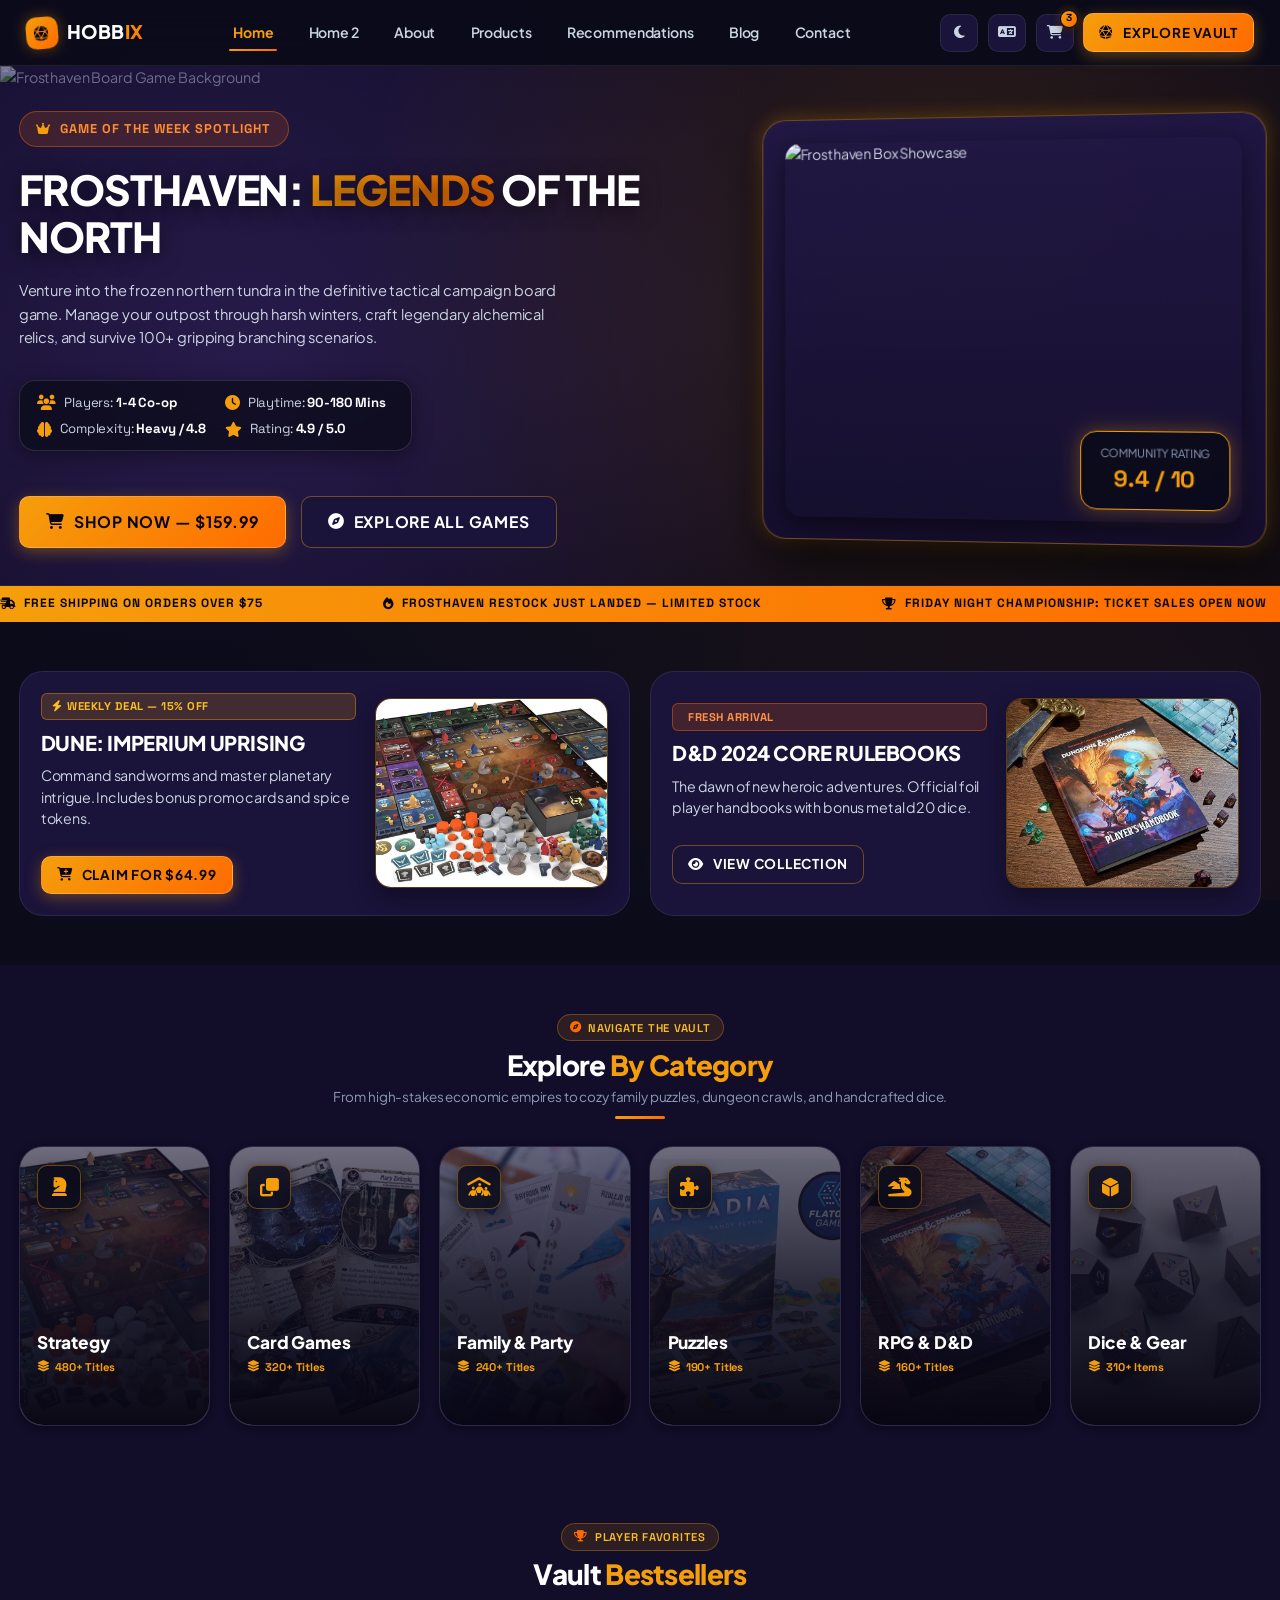
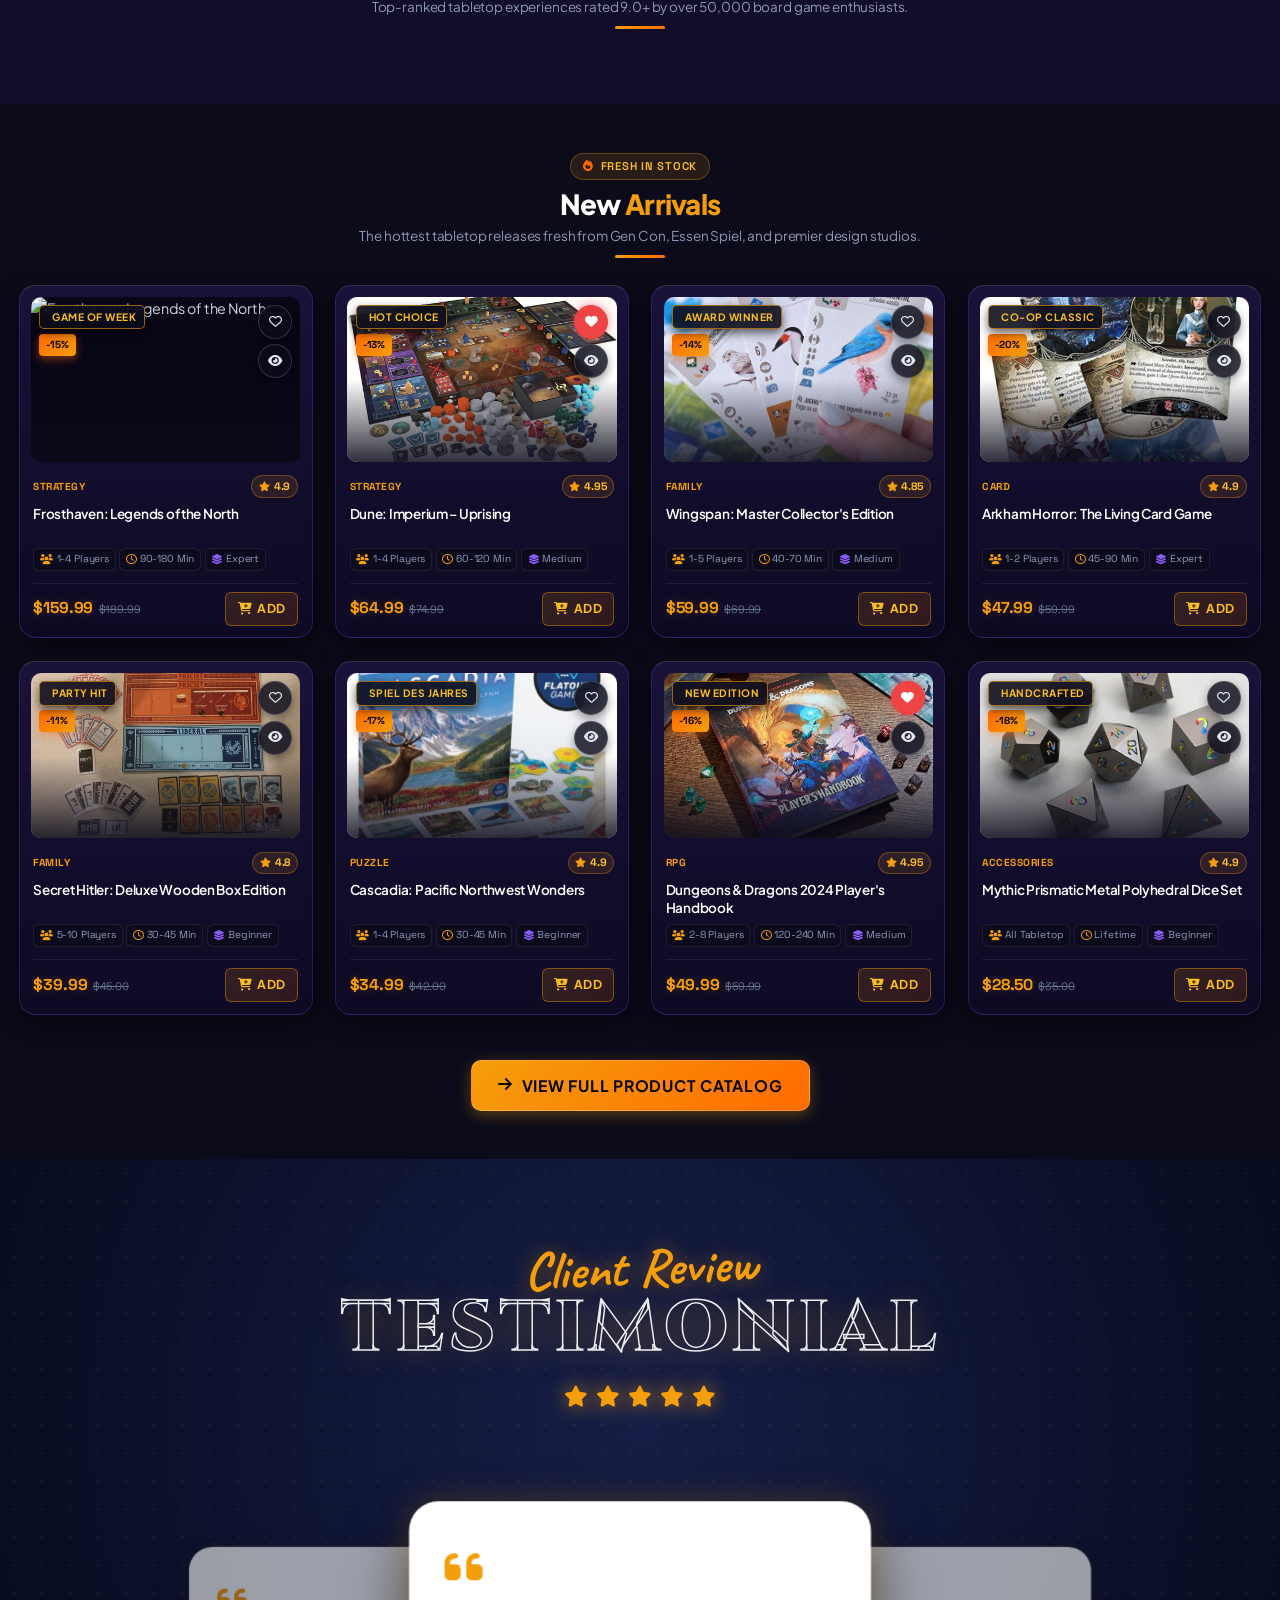
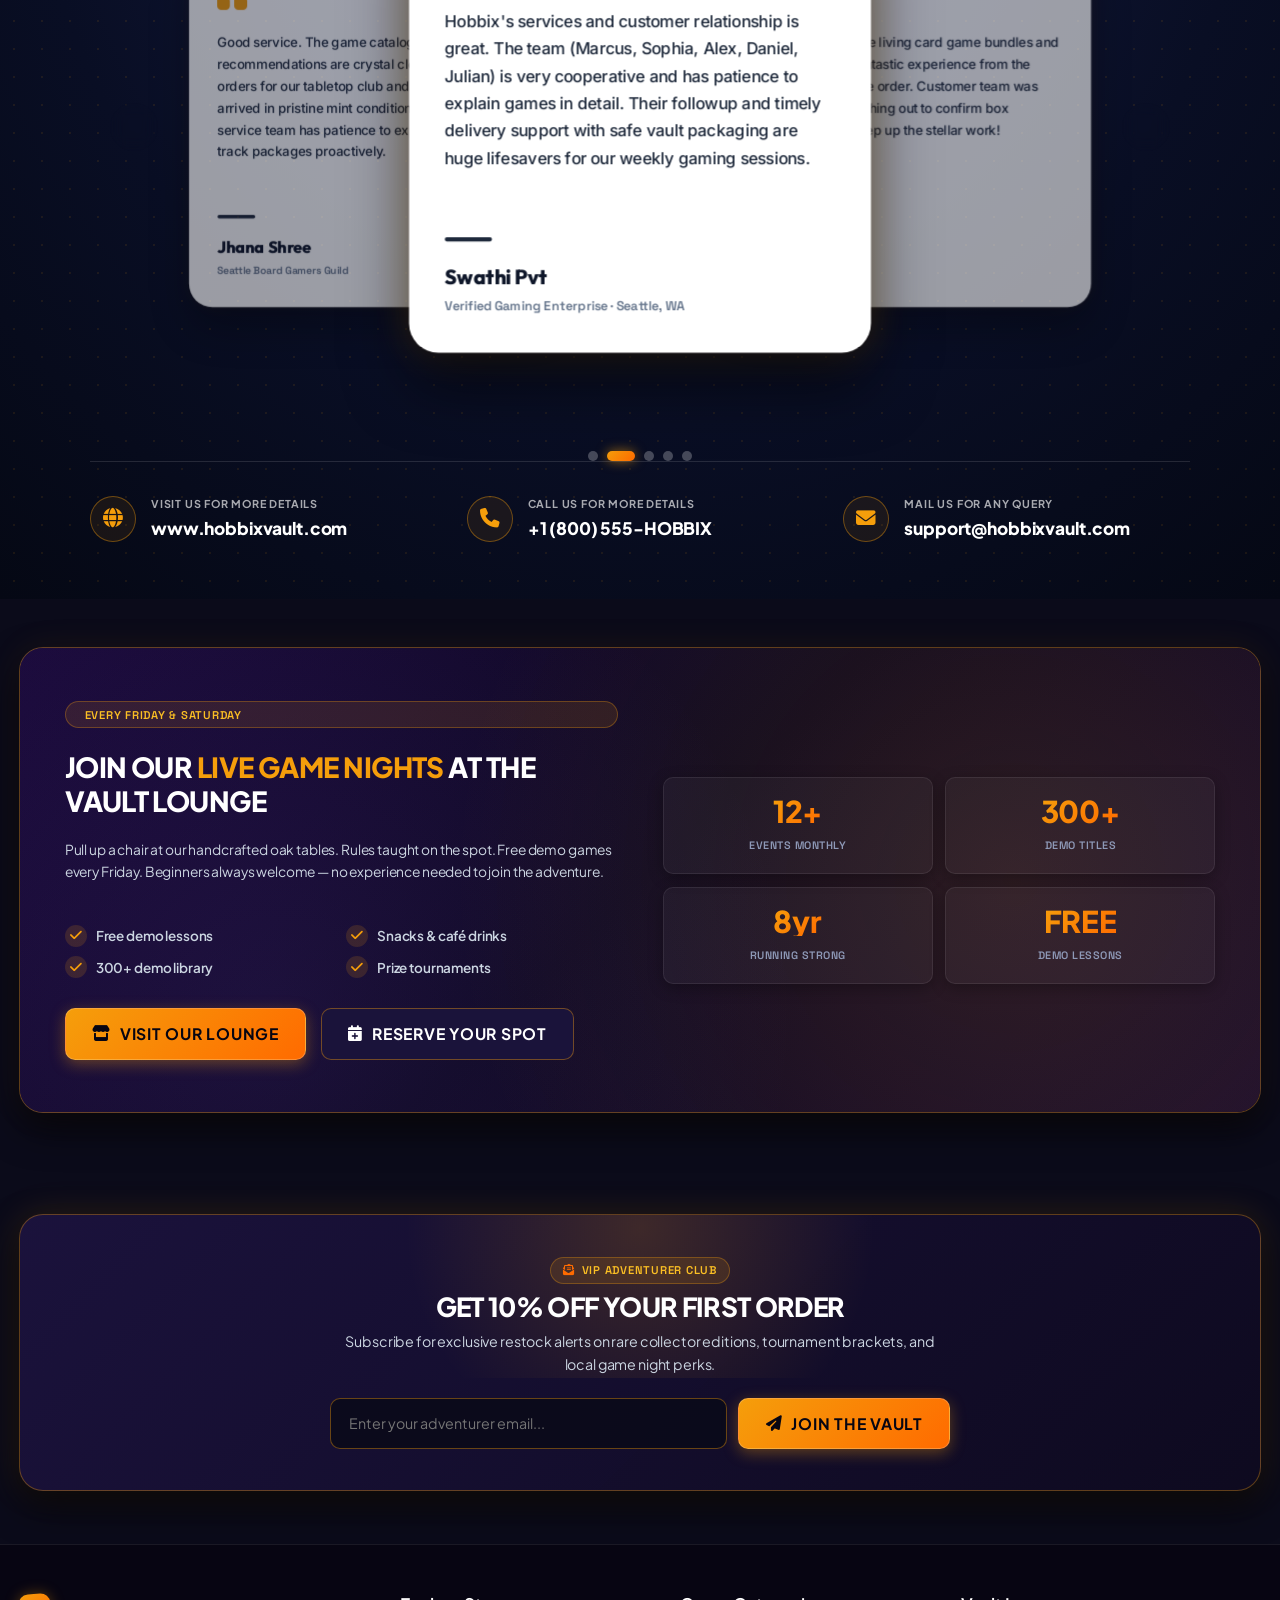
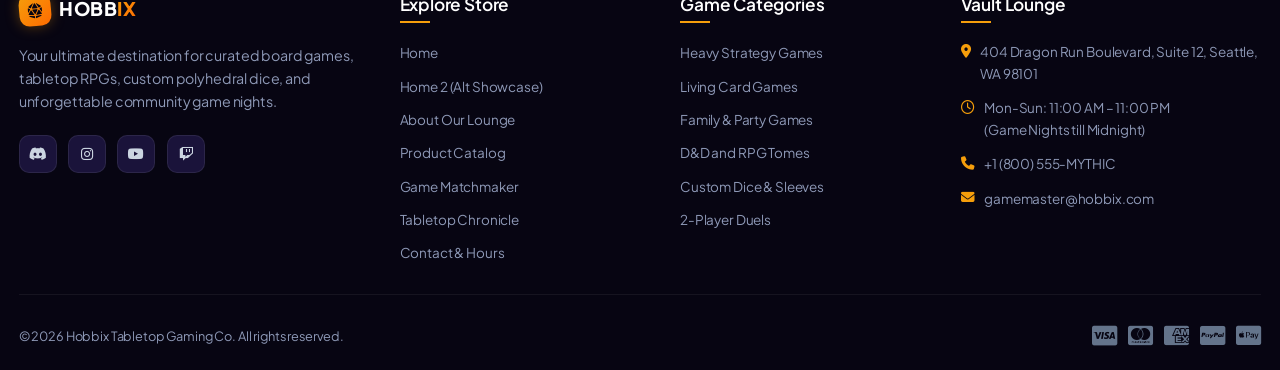
==== index.html @ ba794917 "first commit" ====
<!DOCTYPE html>
<html lang="en">

<head>
  <meta charset="UTF-8">
  <meta name="viewport" content="width=device-width, initial-scale=1.0">
  <title>Hobbix | Premium Tabletop & Board Games Store</title>
  <meta name="description"
    content="Discover premium tabletop board games, strategy masterpieces, card games, RPGs, and hobby accessories at Hobbix. Game nights, tournaments, and curated collections.">
  <link rel="icon" type="image/svg+xml" href="favicon.svg">
  <link rel="stylesheet" href="https://cdnjs.cloudflare.com/ajax/libs/font-awesome/6.5.1/css/all.min.css">
  <link rel="stylesheet" href="css/style.css">
  <style>
    /* ===== HOME PAGE EXCLUSIVE STYLES ===== */

    /* Ticker / Announcement Bar */
    .ticker-bar {
      background: linear-gradient(90deg, #f59e0b 0%, #ff6b00 50%, #f59e0b 100%);
      background-size: 200% 100%;
      animation: tickerShimmer 3s linear infinite;
      padding: 0.55rem 0;
      overflow: hidden;
    }

    @keyframes tickerShimmer {
      0% {
        background-position: 0 0
      }

      100% {
        background-position: 200% 0
      }
    }

    .ticker-track {
      display: flex;
      gap: 4rem;
      animation: tickerScroll 32s linear infinite;
      white-space: nowrap;
    }

    @keyframes tickerScroll {
      0% {
        transform: translateX(0)
      }

      100% {
        transform: translateX(-50%)
      }
    }

    .ticker-item {
      display: inline-flex;
      align-items: center;
      gap: 0.5rem;
      font-family: var(--font-mono);
      font-size: 0.8rem;
      font-weight: 700;
      color: #070512;
      text-transform: uppercase;
      letter-spacing: 1px;
      flex-shrink: 0;
    }

    .ticker-dot {
      width: 5px;
      height: 5px;
      background: rgba(7, 5, 18, 0.4);
      border-radius: 50%;
    }

    /* Reviews Wall */
    .reviews-wall {
      display: grid;
      grid-template-columns: repeat(3, 1fr);
      gap: 1.5rem;
    }

    .review-card {
      background: var(--glass-bg);
      border: 1px solid var(--glass-border);
      border-radius: var(--radius-lg);
      padding: 1.75rem;
      position: relative;
      transition: all 0.3s ease;
    }

    .review-card:hover {
      border-color: rgba(245, 158, 11, 0.25);
      transform: translateY(-3px);
    }

    .review-quote-mark {
      font-size: 4rem;
      line-height: 0;
      color: var(--accent-gold);
      opacity: 0.2;
      font-family: Georgia, serif;
      position: absolute;
      top: 1.25rem;
      left: 1.5rem;
    }

    .review-stars {
      display: flex;
      gap: 0.2rem;
      color: var(--accent-gold);
      font-size: 0.85rem;
      margin-bottom: 0.75rem;
    }

    .review-text {
      font-size: 0.95rem;
      color: var(--text-secondary);
      line-height: 1.7;
      margin-bottom: 1.25rem;
      font-style: italic;
    }

    .reviewer-info {
      display: flex;
      align-items: center;
      gap: 0.75rem;
    }

    .reviewer-avatar {
      width: 42px;
      height: 42px;
      border-radius: 50%;
      border: 2px solid rgba(245, 158, 11, 0.35);
      display: flex;
      align-items: center;
      justify-content: center;
      font-family: var(--font-heading);
      font-size: 1.1rem;
      font-weight: 700;
      color: var(--accent-gold);
      background: rgba(245, 158, 11, 0.1);
      flex-shrink: 0;
    }

    .reviewer-name {
      font-weight: 700;
      color: var(--text-primary);
      font-size: 0.9rem;
    }

    .reviewer-label {
      font-family: var(--font-mono);
      font-size: 0.72rem;
      color: var(--text-muted);
    }

    .review-badge {
      font-family: var(--font-mono);
      font-size: 0.68rem;
      font-weight: 700;
      background: rgba(245, 158, 11, 0.12);
      border: 1px solid rgba(245, 158, 11, 0.25);
      color: var(--accent-gold-light);
      padding: 0.15rem 0.5rem;
      border-radius: var(--radius-full);
      margin-left: auto;
      white-space: nowrap;
    }

    /* Game Night CTA Banner */
    .game-night-cta {
      position: relative;
      border-radius: var(--radius-xl);
      overflow: hidden;
      min-height: 340px;
      display: flex;
      align-items: center;
    }

    .game-night-cta-bg {
      position: absolute;
      inset: 0;
      background: linear-gradient(135deg, #1a0a3a 0%, #0d0820 50%, #1a0d2e 100%);
    }

    .game-night-cta-bg::before {
      content: '';
      position: absolute;
      inset: 0;
      background:
        radial-gradient(circle at 80% 50%, rgba(245, 158, 11, 0.12) 0%, transparent 55%),
        radial-gradient(circle at 20% 80%, rgba(139, 92, 246, 0.1) 0%, transparent 50%);
    }

    .game-night-grid {
      position: relative;
      width: 100%;
      display: grid;
      grid-template-columns: 1fr 1fr;
      gap: 3rem;
      align-items: center;
    }

    .game-night-text h2 {
      font-size: 1.85rem;
      margin-bottom: 0.5rem;
      letter-spacing: -0.02em;
    }

    .game-night-text p {
      color: var(--text-secondary);
      font-size: 0.92rem;
      line-height: 1.6;
      margin-bottom: 1.25rem;
    }

    .game-night-perks {
      display: grid;
      grid-template-columns: 1fr 1fr;
      gap: 0.65rem;
    }

    .game-night-perk {
      display: flex;
      align-items: center;
      gap: 0.6rem;
      font-size: 0.9rem;
      color: var(--text-secondary);
    }

    .game-night-perk i {
      color: var(--accent-gold);
      font-size: 0.9rem;
    }

    .game-night-visual {
      display: grid;
      grid-template-columns: 1fr 1fr;
      gap: 0.85rem;
    }

    .game-night-stat {
      background: rgba(255, 255, 255, 0.04);
      border: 1px solid rgba(255, 255, 255, 0.08);
      border-radius: var(--radius-md);
      padding: 1.25rem;
      text-align: center;
    }

    .game-night-stat-num {
      font-family: var(--font-heading);
      font-size: 2rem;
      font-weight: 800;
      background: var(--gradient-gold);
      -webkit-background-clip: text;
      -webkit-text-fill-color: transparent;
      display: block;
      line-height: 1;
      margin-bottom: 0.35rem;
    }

    .game-night-stat-label {
      font-family: var(--font-mono);
      font-size: 0.72rem;
      color: var(--text-muted);
      text-transform: uppercase;
      letter-spacing: 0.5px;
    }

    /* Light Theme Home Overrides */
    [data-theme="light"] .game-night-cta-bg {
      background: linear-gradient(135deg, #ffffff 0%, #f8fafc 50%, #f1f5f9 100%);
    }

    [data-theme="light"] .game-night-cta-bg::before {
      background:
        radial-gradient(circle at 80% 50%, rgba(245, 158, 11, 0.08) 0%, transparent 55%),
        radial-gradient(circle at 20% 80%, rgba(139, 92, 246, 0.06) 0%, transparent 50%);
    }

    [data-theme="light"] .game-night-text h2 {
      color: #0f172a;
    }

    [data-theme="light"] .game-night-text p {
      color: #334155;
    }

    [data-theme="light"] .game-night-perk {
      color: #334155;
    }

    [data-theme="light"] .game-night-stat {
      background: #ffffff;
      border-color: rgba(15, 23, 42, 0.08);
      box-shadow: 0 4px 12px rgba(15, 23, 42, 0.04);
    }

    [data-theme="light"] .review-card {
      background: #ffffff;
      border-color: rgba(15, 23, 42, 0.08);
      box-shadow: 0 4px 16px rgba(15, 23, 42, 0.04);
    }

    [data-theme="light"] .review-card:hover {
      border-color: rgba(245, 158, 11, 0.35);
      box-shadow: 0 10px 24px rgba(15, 23, 42, 0.08);
    }

    [data-theme="light"] .review-text {
      color: #334155;
    }

    [data-theme="light"] .reviewer-name {
      color: #0f172a;
    }
  </style>
</head>

<body>

  <!-- ==================== GLOBAL HEADER ==================== -->
  <header class="site-header" id="site-header">
    <div class="container header-inner">
      <a href="index.html" class="brand-logo" aria-label="Hobbix Home">
        <div class="brand-icon"><i class="fa-solid fa-dice-d20"></i></div>
        <span class="brand-text">HOBB<span>IX</span></span>
      </a>
      <nav class="nav-menu" aria-label="Main Navigation">
        <a href="index.html" class="nav-link active">Home</a>
        <a href="home-2.html" class="nav-link">Home 2</a>
        <a href="about.html" class="nav-link">About</a>
        <a href="products.html" class="nav-link">Products</a>
        <a href="recommendations.html" class="nav-link">Recommendations</a>
        <a href="blog.html" class="nav-link">Blog</a>
        <a href="contact.html" class="nav-link">Contact</a>
      </nav>
      <div class="header-actions">
        <!-- Theme Toggle -->
        <button class="header-action-btn theme-toggle-btn" id="theme-toggle-btn" onclick="toggleTheme()"
          title="Toggle Dark/Light Mode" aria-label="Toggle Theme">
          <i class="fa-solid fa-moon"></i>
        </button>
        <!-- RTL Toggle -->
        <button class="header-action-btn rtl-toggle-btn" id="rtl-toggle-btn" onclick="toggleRTL()"
          title="Toggle RTL/LTR Direction" aria-label="Toggle RTL">
          <i class="fa-solid fa-language"></i>
        </button>
        <button class="header-action-btn cart-btn-desktop" onclick="openCartDrawer()" title="Shopping Cart"
          aria-label="Shopping Cart">
          <i class="fa-solid fa-cart-shopping"></i>
          <span class="cart-count">0</span>
        </button>
        <a href="products.html" class="btn btn-primary btn-sm header-cta-btn">
          <i class="fa-solid fa-dice-d20"></i> Explore Vault
        </a>
        <button class="hamburger-btn" id="mobile-hamburger-btn" aria-label="Toggle Navigation Menu">
          <span class="hamburger-line"></span>
          <span class="hamburger-line"></span>
          <span class="hamburger-line"></span>
        </button>
      </div>
    </div>
  </header>

  <!-- Mobile Drawer -->
  <div class="mobile-nav-drawer" id="mobile-nav-drawer">
    <div style="display: flex; justify-content: space-between; align-items: center; margin-bottom: 1.5rem;">
      <a href="index.html" class="brand-logo" aria-label="Hobbix Home">
        <div class="brand-icon"><i class="fa-solid fa-dice-d20"></i></div>
        <span class="brand-text">HOBB<span>IX</span></span>
      </a>
      <button class="drawer-close-btn" id="mobile-drawer-close" onclick="window.closeMobileMenu()"
        aria-label="Close Navigation Menu">
        <i class="fa-solid fa-xmark"></i>
      </button>
    </div>
    <nav class="mobile-nav-links">
      <a href="index.html" class="mobile-nav-link active">Home <i class="fa-solid fa-chevron-right"></i></a>
      <a href="home-2.html" class="mobile-nav-link">Home 2 <i class="fa-solid fa-chevron-right"></i></a>
      <a href="about.html" class="mobile-nav-link">About <i class="fa-solid fa-chevron-right"></i></a>
      <a href="products.html" class="mobile-nav-link">Products <i class="fa-solid fa-chevron-right"></i></a>
      <a href="recommendations.html" class="mobile-nav-link">Recommendations <i
          class="fa-solid fa-chevron-right"></i></a>
      <a href="blog.html" class="mobile-nav-link">Blog <i class="fa-solid fa-chevron-right"></i></a>
      <a href="contact.html" class="mobile-nav-link">Contact <i class="fa-solid fa-chevron-right"></i></a>
    </nav>
    <div class="mobile-drawer-footer"
      style="display: flex; flex-direction: column; gap: 0.75rem; margin-top: 1.5rem; padding-top: 1.25rem; border-top: 1px solid rgba(255,255,255,0.08);">
      <button class="btn btn-secondary btn-block" onclick="window.closeMobileMenu(); openCartDrawer();"
        style="display: flex; justify-content: space-between; align-items: center; padding: 0.75rem 1rem; border-radius: var(--radius-md);">
        <span style="display: flex; align-items: center; gap: 0.5rem; font-weight: 600;"><i
            class="fa-solid fa-cart-shopping text-gold"></i> View Vault Cart</span>
        <span class="badge badge-gold"><span class="cart-count">0</span> Items</span>
      </button>
      <a href="products.html" class="btn btn-primary btn-block"
        style="display: flex; justify-content: center; align-items: center; gap: 0.5rem; padding: 0.75rem 1rem; font-weight: 700; border-radius: var(--radius-md);">
        <i class="fa-solid fa-dice-d20"></i> Explore Vault
      </a>
      <div style="display: flex; gap: 0.65rem; margin-top: 0.25rem;">
        <button class="btn btn-secondary btn-sm" onclick="toggleTheme()"
          style="flex: 1; padding: 0.5rem 0.65rem; font-size: 0.82rem;">
          <i class="fa-solid fa-circle-half-stroke"></i> Theme
        </button>
        <button class="btn btn-secondary btn-sm" onclick="toggleRTL()"
          style="flex: 1; padding: 0.5rem 0.65rem; font-size: 0.82rem;">
          <i class="fa-solid fa-language"></i> RTL / LTR
        </button>
      </div>
    </div>
    <div style="margin-top: auto; padding-top: 1.25rem; border-top: 1px solid rgba(255,255,255,0.08);">
      <p style="font-size: 0.85rem; color: var(--text-muted);"><i class="fa-solid fa-shield-halved text-gold"></i> Fast
        2-Day Tabletop Delivery</p>
    </div>
  </div>
  <div class="mobile-drawer-overlay" id="mobile-drawer-overlay"></div>

  <main>

    <!-- ==================== 1. CINEMATIC HERO BANNER ==================== -->
    <section class="hero-banner-main" id="hero-game-of-the-week">
      <img src="https://images.unsplash.com/photo-1610890716171-6b1bb98ffd09?auto=format&fit=crop&w=1600&q=80"
        alt="Frosthaven Board Game Background" class="hero-banner-bg">
      <div class="hero-overlay-glow"></div>

      <div class="container hero-grid-2col">
        <div class="hero-content">
          <div class="hero-badge-pill">
            <i class="fa-solid fa-crown"></i> Game of the Week Spotlight
          </div>
          <h1 class="hero-title">
            FROSTHAVEN: <span class="gradient-text">LEGENDS</span> OF THE NORTH
          </h1>
          <p class="hero-desc">
            Venture into the frozen northern tundra in the definitive tactical campaign board game. Manage your outpost
            through harsh winters, craft legendary alchemical relics, and survive 100+ gripping branching scenarios.
          </p>

          <div class="hero-specs-row">
            <div class="hero-spec-item">
              <i class="fa-solid fa-users"></i>
              <span>Players: <strong>1-4 Co-op</strong></span>
            </div>
            <div class="hero-spec-item">
              <i class="fa-solid fa-clock"></i>
              <span>Playtime: <strong>90-180 Mins</strong></span>
            </div>
            <div class="hero-spec-item">
              <i class="fa-solid fa-brain"></i>
              <span>Complexity: <strong>Heavy / 4.8</strong></span>
            </div>
            <div class="hero-spec-item">
              <i class="fa-solid fa-star text-gold"></i>
              <span>Rating: <strong>4.9 / 5.0</strong></span>
            </div>
          </div>

          <div class="hero-cta-group">
            <button class="btn btn-primary" onclick="AppState.addToCart('prod-1')">
              <i class="fa-solid fa-cart-shopping"></i> Shop Now — $159.99
            </button>
            <a href="products.html" class="btn btn-secondary">
              <i class="fa-solid fa-compass"></i> Explore All Games
            </a>
          </div>
        </div>

        <div class="hero-game-showcase">
          <div class="hero-showcase-card">
            <img src="https://images.unsplash.com/photo-1610890716171-6b1bb98ffd09?auto=format&fit=crop&w=800&q=80"
              alt="Frosthaven Box Showcase" class="hero-showcase-img">
            <div class="hero-floating-badge">
              <span>Community Rating</span>
              <strong>9.4 / 10</strong>
            </div>
          </div>
        </div>
      </div>
    </section>

    <!-- ==================== 2. LIVE ANNOUNCEMENT TICKER ==================== -->
    <div class="ticker-bar" id="announcement-ticker" aria-label="Store announcements">
      <div class="ticker-track">
        <!-- Items doubled for seamless looping -->
        <span class="ticker-item"><i class="fa-solid fa-truck-fast"></i> Free shipping on orders over $75</span>
        <span class="ticker-dot"></span>
        <span class="ticker-item"><i class="fa-solid fa-fire"></i> Frosthaven restock just landed — limited stock</span>
        <span class="ticker-dot"></span>
        <span class="ticker-item"><i class="fa-solid fa-trophy"></i> Friday Night Championship: Ticket sales open
          NOW</span>
        <span class="ticker-dot"></span>
        <span class="ticker-item"><i class="fa-solid fa-tag"></i> 15% off all Wingspan expansions this weekend</span>
        <span class="ticker-dot"></span>
        <span class="ticker-item"><i class="fa-solid fa-gem"></i> Earn 5x Vault Points on all RPG gear today</span>
        <span class="ticker-dot"></span>
        <span class="ticker-item"><i class="fa-solid fa-star"></i> New: Brass Birmingham Deluxe Edition now in
          stock</span>
        <span class="ticker-dot"></span>
        <!-- Duplicates for seamless loop -->
        <span class="ticker-item"><i class="fa-solid fa-truck-fast"></i> Free shipping on orders over $75</span>
        <span class="ticker-dot"></span>
        <span class="ticker-item"><i class="fa-solid fa-fire"></i> Frosthaven restock just landed — limited stock</span>
        <span class="ticker-dot"></span>
        <span class="ticker-item"><i class="fa-solid fa-trophy"></i> Friday Night Championship: Ticket sales open
          NOW</span>
        <span class="ticker-dot"></span>
        <span class="ticker-item"><i class="fa-solid fa-tag"></i> 15% off all Wingspan expansions this weekend</span>
        <span class="ticker-dot"></span>
        <span class="ticker-item"><i class="fa-solid fa-gem"></i> Earn 5x Vault Points on all RPG gear today</span>
        <span class="ticker-dot"></span>
        <span class="ticker-item"><i class="fa-solid fa-star"></i> New: Brass Birmingham Deluxe Edition now in
          stock</span>
        <span class="ticker-dot"></span>
      </div>
    </div>

    <!-- ==================== 3. DUAL PROMOTIONAL SPOTLIGHTS ==================== -->
    <section class="section" id="promotional-spotlights">
      <div class="container">
        <div class="promo-banners-grid">
          <!-- Promo Card 1: Dune Imperium -->
          <div class="promo-banner promo-split-card">
            <div class="promo-content">
              <span class="badge badge-gold"><i class="fa-solid fa-bolt"></i> Weekly Deal — 15% OFF</span>
              <h3>DUNE: IMPERIUM UPRISING</h3>
              <p>Command sandworms and master planetary intrigue. Includes bonus promo cards and spice tokens.</p>
              <div>
                <button class="btn btn-primary btn-sm" onclick="AppState.addToCart('prod-2')">
                  <i class="fa-solid fa-cart-plus"></i> Claim For $64.99
                </button>
              </div>
            </div>
            <div class="promo-image-box">
              <img src="asstes/Dune Imperium – Uprising.jpg" alt="Dune Imperium Strategy Game"
                class="promo-product-image">
            </div>
          </div>

          <!-- Promo Card 2: D&D 2024 -->
          <div class="promo-banner promo-split-card">
            <div class="promo-content">
              <span class="badge badge-orange"><i class="fa-solid fa-sparkles"></i> Fresh Arrival</span>
              <h3>D&D 2024 CORE RULEBOOKS</h3>
              <p>The dawn of new heroic adventures. Official foil player handbooks with bonus metal d20 dice.</p>
              <div>
                <a href="products.html" class="btn btn-secondary btn-sm">
                  <i class="fa-solid fa-eye"></i> View Collection
                </a>
              </div>
            </div>
            <div class="promo-image-box">
              <img src="asstes/Dungeons & Dragons 2024 Player's Handbook.jpg" alt="D&D 2024 Rulebooks"
                class="promo-product-image">
            </div>
          </div>
        </div>
      </div>
    </section>

    <!-- ==================== 4. IMMERSIVE VISUAL CATEGORY SHOWCASE ==================== -->
    <section class="section category-showcase-section" id="category-explorer">
      <div class="container">
        <div class="section-header">
          <span class="section-tag"><i class="fa-solid fa-compass"></i> Navigate The Vault</span>
          <h2 class="section-title">Explore <span class="text-gold">By Category</span></h2>
          <p class="section-subtitle">From high-stakes economic empires to cozy family puzzles, dungeon crawls, and
            handcrafted dice.</p>
          <div class="title-divider"></div>
        </div>

        <div class="categories-showcase-grid">
          <!-- Category 1: Strategy -->
          <a href="products.html?category=strategy" class="category-visual-card">
            <img src="asstes/Dune Imperium – Uprising.jpg" alt="Heavy Strategy Board Games" class="category-bg-image">
            <div class="category-card-overlay"></div>
            <div class="category-top-badge"><i class="fa-solid fa-chess-knight"></i></div>
            <div class="category-bottom-content">
              <h3 class="category-card-title">Strategy</h3>
              <span class="category-card-count"><i class="fa-solid fa-layer-group"></i> 480+ Titles</span>
              <span class="category-hover-action">Explore Collection <i class="fa-solid fa-arrow-right"></i></span>
            </div>
          </a>

          <!-- Category 2: Card Games -->
          <a href="products.html?category=card" class="category-visual-card">
            <img src="asstes/Arkham Horror The Living Card Game.jpg" alt="Living Card Games" class="category-bg-image">
            <div class="category-card-overlay"></div>
            <div class="category-top-badge"><i class="fa-solid fa-clone"></i></div>
            <div class="category-bottom-content">
              <h3 class="category-card-title">Card Games</h3>
              <span class="category-card-count"><i class="fa-solid fa-layer-group"></i> 320+ Titles</span>
              <span class="category-hover-action">Explore Collection <i class="fa-solid fa-arrow-right"></i></span>
            </div>
          </a>

          <!-- Category 3: Family -->
          <a href="products.html?category=family" class="category-visual-card">
            <img src="asstes/Wingspan Master Collector's Edition.jpg" alt="Family & Casual Games"
              class="category-bg-image">
            <div class="category-card-overlay"></div>
            <div class="category-top-badge"><i class="fa-solid fa-people-roof"></i></div>
            <div class="category-bottom-content">
              <h3 class="category-card-title">Family & Party</h3>
              <span class="category-card-count"><i class="fa-solid fa-layer-group"></i> 240+ Titles</span>
              <span class="category-hover-action">Explore Collection <i class="fa-solid fa-arrow-right"></i></span>
            </div>
          </a>

          <!-- Category 4: Puzzles -->
          <a href="products.html?category=puzzle" class="category-visual-card">
            <img src="asstes/Cascadia Pacific Northwest Wonders.jpg" alt="Spatial Puzzle Games"
              class="category-bg-image">
            <div class="category-card-overlay"></div>
            <div class="category-top-badge"><i class="fa-solid fa-puzzle-piece"></i></div>
            <div class="category-bottom-content">
              <h3 class="category-card-title">Puzzles</h3>
              <span class="category-card-count"><i class="fa-solid fa-layer-group"></i> 190+ Titles</span>
              <span class="category-hover-action">Explore Collection <i class="fa-solid fa-arrow-right"></i></span>
            </div>
          </a>

          <!-- Category 5: RPG & D&D -->
          <a href="products.html?category=rpg" class="category-visual-card">
            <img src="asstes/Dungeons & Dragons 2024 Player's Handbook.jpg" alt="Dungeons & Dragons TTRPGs"
              class="category-bg-image">
            <div class="category-card-overlay"></div>
            <div class="category-top-badge"><i class="fa-solid fa-dragon"></i></div>
            <div class="category-bottom-content">
              <h3 class="category-card-title">RPG & D&D</h3>
              <span class="category-card-count"><i class="fa-solid fa-layer-group"></i> 160+ Titles</span>
              <span class="category-hover-action">Explore Collection <i class="fa-solid fa-arrow-right"></i></span>
            </div>
          </a>

          <!-- Category 6: Dice & Accessories -->
          <a href="products.html?category=accessories" class="category-visual-card">
            <img src="asstes/Mythic Prismatic Metal Polyhedral Dice Set.jpg" alt="Polyhedral Dice & Sleeves"
              class="category-bg-image">
            <div class="category-card-overlay"></div>
            <div class="category-top-badge"><i class="fa-solid fa-dice-d6"></i></div>
            <div class="category-bottom-content">
              <h3 class="category-card-title">Dice & Gear</h3>
              <span class="category-card-count"><i class="fa-solid fa-layer-group"></i> 310+ Items</span>
              <span class="category-hover-action">Explore Collection <i class="fa-solid fa-arrow-right"></i></span>
            </div>
          </a>
        </div>
      </div>
    </section>

    <!-- ==================== 4. VAULT BESTSELLERS SPOTLIGHT ==================== -->
    <section class="section" id="featured-bestsellers" style="background: var(--bg-surface);">
      <div class="container">
        <div class="section-header">
          <span class="section-tag"><i class="fa-solid fa-trophy"></i> Player Favorites</span>
          <h2 class="section-title">Vault <span class="text-gold">Bestsellers</span></h2>
          <p class="section-subtitle">Top-ranked tabletop experiences rated 9.0+ by over 50,000 board game enthusiasts.
          </p>
          <div class="title-divider"></div>
        </div>

        <div class="products-grid" id="home-bestsellers-grid">
          <!-- Populated by js/pages.js -->
        </div>
      </div>
    </section>

    <!-- ==================== 5. NEW ARRIVALS PRODUCT GRID ==================== -->
    <section class="section" id="new-arrivals">
      <div class="container">
        <div class="section-header">
          <span class="section-tag"><i class="fa-solid fa-fire"></i> Fresh In Stock</span>
          <h2 class="section-title">New <span class="text-gold">Arrivals</span></h2>
          <p class="section-subtitle">The hottest tabletop releases fresh from Gen Con, Essen Spiel, and premier design
            studios.</p>
          <div class="title-divider"></div>
        </div>

        <div class="products-grid" id="home-new-arrivals-grid">
          <!-- Populated by js/pages.js -->
        </div>

        <div style="text-align: center; margin-top: 3rem;">
          <a href="products.html" class="btn btn-primary">
            <i class="fa-solid fa-arrow-right"></i> View Full Product Catalog
          </a>
        </div>
      </div>
    </section>

    <!-- ==================== 6. REFERENCE-STYLE TESTIMONIAL 3D SHOWCASE ==================== -->
    <section class="section ref-testimonial-section" id="customer-reviews">
      <div class="container">
        <!-- Dual Header System: Cursive Script + Outlined TESTIMONIAL + 5 Stars -->
        <div class="ref-header-wrap">
          <div class="ref-client-script">Client Review</div>
          <h2 class="ref-testimonial-title">TESTIMONIAL</h2>
          <div class="ref-five-stars">
            <i class="fa-solid fa-star"></i>
            <i class="fa-solid fa-star"></i>
            <i class="fa-solid fa-star"></i>
            <i class="fa-solid fa-star"></i>
            <i class="fa-solid fa-star"></i>
          </div>
        </div>

        <!-- 3D Card Deck Carousel Showcase -->
        <div class="ref-deck-wrapper">
          <button class="ref-deck-nav-btn prev-btn" onclick="rotateRefDeck(-1)" aria-label="Previous Review">
            <i class="fa-solid fa-chevron-left"></i>
          </button>

          <div class="ref-deck-stage" id="ref-deck-stage">
            <!-- Card 0: Swathi / Strategy Review -->
            <article class="ref-deck-card is-prev" data-card-idx="0">
              <div class="ref-card-quote-icon"><i class="fa-solid fa-quote-left"></i></div>
              <p class="ref-card-text">
                Good service. The game catalog is well defined & recommendations are crystal clear. I placed bulk orders
                for our tabletop club and every single box arrived in pristine mint condition. The customer service team
                has patience to explain rules and track packages proactively.
              </p>
              <div>
                <div class="ref-card-divider"></div>
                <div class="ref-card-author-name">Jhana Shree</div>
                <div class="ref-card-author-meta">Seattle Board Gamers Guild</div>
              </div>
            </article>

            <!-- Card 1: Featured Center Card (Matches reference image text format) -->
            <article class="ref-deck-card is-active" data-card-idx="1">
              <div class="ref-card-quote-icon"><i class="fa-solid fa-quote-left"></i></div>
              <p class="ref-card-text">
                Hobbix's services and customer relationship is great. The team (Marcus, Sophia, Alex, Daniel, Julian) is
                very cooperative and has patience to explain games in detail. Their followup and timely delivery support
                with safe vault packaging are huge lifesavers for our weekly gaming sessions.
              </p>
              <div>
                <div class="ref-card-divider"></div>
                <div class="ref-card-author-name">Swathi Pvt</div>
                <div class="ref-card-author-meta">Verified Gaming Enterprise · Seattle, WA</div>
              </div>
            </article>

            <!-- Card 2: Arun / Right Card -->
            <article class="ref-deck-card is-next" data-card-idx="2">
              <div class="ref-card-quote-icon"><i class="fa-solid fa-quote-left"></i></div>
              <p class="ref-card-text">
                Assisted me with the living card game bundles and metal dice sets. Fantastic experience from the moment
                I placed the order. Customer team was very proactive reaching out to confirm box editions. Kudos, keep
                up the stellar work!
              </p>
              <div>
                <div class="ref-card-divider"></div>
                <div class="ref-card-author-name">Arun Kumar</div>
                <div class="ref-card-author-meta">TTRPG Collector & DM</div>
              </div>
            </article>

            <!-- Card 3: Marcus R -->
            <article class="ref-deck-card" data-card-idx="3">
              <div class="ref-card-quote-icon"><i class="fa-solid fa-quote-left"></i></div>
              <p class="ref-card-text">
                Dune Imperium and Frosthaven arrived flawlessly double-boxed with corner reinforcements. The Friday
                Night demo lounge in Seattle is legendary — best board game community and shop, period!
              </p>
              <div>
                <div class="ref-card-divider"></div>
                <div class="ref-card-author-name">Marcus R.</div>
                <div class="ref-card-author-meta">Grand Strategist · 14x Buyer</div>
              </div>
            </article>

            <!-- Card 4: Karen Thorne -->
            <article class="ref-deck-card" data-card-idx="4">
              <div class="ref-card-quote-icon"><i class="fa-solid fa-quote-left"></i></div>
              <p class="ref-card-text">
                Ordered 6 games as holiday gifts. Everything shipped in 24 hours, arrived gift-boxed with custom spice
                tokens. The Hobbix reward points paid for my next purchase. Absolutely world-class.
              </p>
              <div>
                <div class="ref-card-divider"></div>
                <div class="ref-card-author-name">Karen Thorne</div>
                <div class="ref-card-author-meta">Family Gaming Host · Vancouver, BC</div>
              </div>
            </article>
          </div>

          <button class="ref-deck-nav-btn next-btn" onclick="rotateRefDeck(1)" aria-label="Next Review">
            <i class="fa-solid fa-chevron-right"></i>
          </button>
        </div>

        <!-- Dot Pagination -->
        <div class="ref-deck-dots" id="ref-deck-dots">
          <span class="ref-deck-dot" onclick="setRefDeckIndex(0)"></span>
          <span class="ref-deck-dot active" onclick="setRefDeckIndex(1)"></span>
          <span class="ref-deck-dot" onclick="setRefDeckIndex(2)"></span>
          <span class="ref-deck-dot" onclick="setRefDeckIndex(3)"></span>
          <span class="ref-deck-dot" onclick="setRefDeckIndex(4)"></span>
        </div>

        <!-- Bottom Contact / Inquiry Ribbon (Reference Match) -->
        <div class="ref-bottom-bar">
          <div class="ref-contact-col">
            <div class="ref-contact-icon"><i class="fa-solid fa-globe"></i></div>
            <div>
              <div class="ref-contact-info-label">Visit Us For More Details</div>
              <a href="contact.html" class="ref-contact-info-val">www.hobbixvault.com</a>
            </div>
          </div>

          <div class="ref-contact-col">
            <div class="ref-contact-icon"><i class="fa-solid fa-phone"></i></div>
            <div>
              <div class="ref-contact-info-label">Call Us For More Details</div>
              <a href="tel:+18005554622" class="ref-contact-info-val">+1 (800) 555-HOBBIX</a>
            </div>
          </div>

          <div class="ref-contact-col">
            <div class="ref-contact-icon"><i class="fa-solid fa-envelope"></i></div>
            <div>
              <div class="ref-contact-info-label">Mail Us For Any Query</div>
              <a href="mailto:support@hobbixvault.com" class="ref-contact-info-val">support@hobbixvault.com</a>
            </div>
          </div>
        </div>
      </div>
    </section>

    <!-- ==================== 7. GAME NIGHT CTA BANNER ==================== -->
    <section class="section" id="game-night-cta-section">
      <div class="container">
        <div class="game-night-cta">
          <div class="game-night-cta-bg"></div>
          <div class="game-night-grid">
            <div class="game-night-text">
              <span class="section-tag"><i class="fa-solid fa-calendar-star"></i> Every Friday & Saturday</span>
              <h2>JOIN OUR <span class="text-gold">LIVE GAME NIGHTS</span> AT THE VAULT LOUNGE</h2>
              <p>Pull up a chair at our handcrafted oak tables. Rules taught on the spot. Free demo games every Friday.
                Beginners always welcome — no experience needed to join the adventure.</p>
              <div class="game-night-perks">
                <div class="game-night-perk"><i class="fa-solid fa-check"></i> Free demo lessons</div>
                <div class="game-night-perk"><i class="fa-solid fa-check"></i> Snacks & café drinks</div>
                <div class="game-night-perk"><i class="fa-solid fa-check"></i> 300+ demo library</div>
                <div class="game-night-perk"><i class="fa-solid fa-check"></i> Prize tournaments</div>
              </div>
              <div class="game-night-actions">
                <a href="contact.html" class="btn btn-primary">
                  <i class="fa-solid fa-store"></i> Visit Our Lounge
                </a>
                <a href="contact.html" class="btn btn-secondary">
                  <i class="fa-solid fa-calendar-plus"></i> Reserve Your Spot
                </a>
              </div>
            </div>

            <div class="game-night-visual">
              <div class="game-night-stat">
                <span class="game-night-stat-num">12+</span>
                <span class="game-night-stat-label">Events Monthly</span>
              </div>
              <div class="game-night-stat">
                <span class="game-night-stat-num">300+</span>
                <span class="game-night-stat-label">Demo Titles</span>
              </div>
              <div class="game-night-stat">
                <span class="game-night-stat-num">8yr</span>
                <span class="game-night-stat-label">Running Strong</span>
              </div>
              <div class="game-night-stat">
                <span class="game-night-stat-num">FREE</span>
                <span class="game-night-stat-label">Demo Lessons</span>
              </div>
            </div>
          </div>
        </div>
      </div>
    </section>

    <!-- ==================== 8. NEWSLETTER SIGNUP ==================== -->
    <section class="newsletter-section section-sm" id="newsletter-signup">
      <div class="container">
        <div class="newsletter-box">
          <div class="newsletter-content">
            <span class="section-tag"><i class="fa-solid fa-envelope-open-text"></i> VIP Adventurer Club</span>
            <h2 style="font-size: 1.75rem; margin-bottom: 0.5rem;">GET 10% OFF YOUR FIRST ORDER</h2>
            <p style="color: var(--text-secondary); font-size: 0.95rem;">
              Subscribe for exclusive restock alerts on rare collector editions, tournament brackets, and local game
              night perks.
            </p>
            <form class="newsletter-form" onsubmit="handleNewsletter(event)">
              <input type="email" class="newsletter-input" placeholder="Enter your adventurer email..." required>
              <button type="submit" class="btn btn-primary">
                <i class="fa-solid fa-paper-plane"></i> Join The Vault
              </button>
            </form>
          </div>
        </div>
      </div>
    </section>
  </main>

  <!-- Complete Footer -->
  <footer class="site-footer">
    <div class="container">
      <div class="footer-top-grid">
        <div class="footer-brand">
          <a href="index.html" class="brand-logo" aria-label="Hobbix Home">
            <div class="brand-icon"><i class="fa-solid fa-dice-d20"></i></div>
            <span class="brand-text">HOBB<span>IX</span></span>
          </a>
          <p>Your ultimate destination for curated board games, tabletop RPGs, custom polyhedral dice, and unforgettable
            community game nights.</p>
          <div class="footer-social-links">
            <a href="#" class="footer-social-btn" aria-label="Discord"><i class="fa-brands fa-discord"></i></a>
            <a href="#" class="footer-social-btn" aria-label="Instagram"><i class="fa-brands fa-instagram"></i></a>
            <a href="#" class="footer-social-btn" aria-label="YouTube"><i class="fa-brands fa-youtube"></i></a>
            <a href="#" class="footer-social-btn" aria-label="Twitch"><i class="fa-brands fa-twitch"></i></a>
          </div>
        </div>

        <div class="footer-column">
          <h4>Explore Store</h4>
          <ul class="footer-links-list">
            <li><a href="index.html">Home</a></li>
            <li><a href="home-2.html">Home 2 (Alt Showcase)</a></li>
            <li><a href="about.html">About Our Lounge</a></li>
            <li><a href="products.html">Product Catalog</a></li>
            <li><a href="recommendations.html">Game Matchmaker</a></li>
            <li><a href="blog.html">Tabletop Chronicle</a></li>
            <li><a href="contact.html">Contact & Hours</a></li>
          </ul>
        </div>

        <div class="footer-column">
          <h4>Game Categories</h4>
          <ul class="footer-links-list">
            <li><a href="products.html">Heavy Strategy Games</a></li>
            <li><a href="products.html">Living Card Games</a></li>
            <li><a href="products.html">Family & Party Games</a></li>
            <li><a href="products.html">D&D and RPG Tomes</a></li>
            <li><a href="products.html">Custom Dice & Sleeves</a></li>
            <li><a href="products.html">2-Player Duels</a></li>
          </ul>
        </div>

        <div class="footer-column">
          <h4>Vault Lounge</h4>
          <ul class="footer-contact-info">
            <li>
              <i class="fa-solid fa-location-dot"></i>
              <span>404 Dragon Run Boulevard, Suite 12, Seattle, WA 98101</span>
            </li>
            <li>
              <i class="fa-regular fa-clock"></i>
              <span>Mon-Sun: 11:00 AM – 11:00 PM<br>(Game Nights till Midnight)</span>
            </li>
            <li>
              <i class="fa-solid fa-phone"></i>
              <span>+1 (800) 555-MYTHIC</span>
            </li>
            <li>
              <i class="fa-solid fa-envelope"></i>
              <span>gamemaster@hobbix.com</span>
            </li>
          </ul>
        </div>
      </div>

      <div class="footer-bottom">
        <p>&copy; 2026 Hobbix Tabletop Gaming Co. All rights reserved.</p>
        <div class="footer-payment-badges">
          <i class="fa-brands fa-cc-visa" title="Visa"></i>
          <i class="fa-brands fa-cc-mastercard" title="MasterCard"></i>
          <i class="fa-brands fa-cc-amex" title="American Express"></i>
          <i class="fa-brands fa-cc-paypal" title="PayPal"></i>
          <i class="fa-brands fa-cc-apple-pay" title="Apple Pay"></i>
        </div>
      </div>
    </div>
  </footer>

  <!-- Cart Drawer -->
  <div class="side-drawer" id="cart-drawer">
    <div class="drawer-header">
      <h3><i class="fa-solid fa-cart-shopping text-gold"></i> Your Vault Cart (<span class="cart-count">0</span>)</h3>
      <button class="drawer-close-btn" onclick="closeCartDrawer()" aria-label="Close Cart"><i
          class="fa-solid fa-xmark"></i></button>
    </div>
    <div class="cart-free-shipping">
      <div id="free-shipping-status">Add <strong>$75.00</strong> more for Free Delivery</div>
      <div class="shipping-progress-bar">
        <div class="shipping-progress-fill" id="shipping-progress-fill"></div>
      </div>
    </div>
    <div class="cart-body" id="cart-items-list"></div>
    <div class="cart-footer">
      <div class="cart-summary-row"><span>Subtotal</span><span id="cart-subtotal-amount" class="font-mono">$0.00</span>
      </div>
      <div class="cart-summary-row"><span>Estimated Shipping</span><span
          style="color: var(--accent-emerald);">Calculated at Checkout</span></div>
      <div class="cart-summary-row total"><span>Total</span><span id="cart-total-amount">$0.00</span></div>
      <div class="cart-actions">
        <button class="btn btn-primary" onclick="handlePlaceOrder()"><i class="fa-solid fa-bag-shopping"></i> Place
          Order</button>
        <button class="btn btn-secondary btn-sm" onclick="closeCartDrawer()">Continue Browsing</button>
      </div>
    </div>
  </div>

  <!-- Search Modal -->
  <div class="modal" id="search-modal">
    <div class="modal-content search-modal-box">
      <button class="modal-close-btn" onclick="closeSearchModal()" aria-label="Close Search"><i
          class="fa-solid fa-xmark"></i></button>
      <div class="modal-body">
        <div class="search-input-wrapper">
          <i class="fa-solid fa-magnifying-glass"></i>
          <input type="text" class="search-input" id="global-search-input"
            placeholder="Search 1,500+ board games, expansions, dice, RPGs...">
        </div>
        <div
          style="font-family: var(--font-mono); font-size: 0.8rem; color: var(--text-muted); margin-bottom: 0.75rem; text-transform: uppercase;">
          Quick Results & Recommendations</div>
        <div class="search-results-list" id="search-results-list"></div>
      </div>
    </div>
  </div>

  <!-- Quick View Modal -->
  <div class="modal" id="quickview-modal">
    <div class="modal-content" style="max-width: 780px;">
      <button class="modal-close-btn" onclick="closeQuickView()" aria-label="Close Quick View"><i
          class="fa-solid fa-xmark"></i></button>
      <div class="modal-body" id="quickview-modal-body"></div>
    </div>
  </div>

  <!-- Event Modal -->
  <div class="modal" id="event-modal">
    <div class="modal-content" style="max-width: 580px;">
      <button class="modal-close-btn" onclick="closeJoinEventModal()" aria-label="Close Event Modal"><i
          class="fa-solid fa-xmark"></i></button>
      <div class="modal-body" id="event-modal-body"></div>
    </div>
  </div>

  <div class="mobile-drawer-overlay" id="modal-overlay-backdrop" onclick="closeCartDrawer()"></div>
  <div class="toast-container" id="toast-container"></div>
  <button class="back-to-top" id="back-to-top-btn" aria-label="Scroll back to top"><i
      class="fa-solid fa-chevron-up"></i></button>

  <script src="js/data.js"></script>
  <script src="js/main.js"></script>
  <script src="js/pages.js"></script>
  <script>
    function handleNewsletter(e) {
      e.preventDefault();
      showToast('Welcome to the Vault! Check your inbox for your 10% discount code.', 'success');
      e.target.reset();
    }
  </script>
</body>

</html>
---- css/style.css ----
/* ==========================================================================
   HOBBIX - HOBBY & BOARD GAMES STORE
   Dark Gaming-Store Aesthetic Stylesheet
   Color Palette: Deep Navy & Dark Purple, Lighter Purple Cards, Gold & Orange Accents
   ========================================================================== */

/* --- GOOGLE FONTS IMPORT --- */
@import url('https://fonts.googleapis.com/css2?family=Caveat:wght@600;700&family=Cinzel:wght@700;800;900&family=Inter:wght@300;400;500;600;700&family=Outfit:wght@400;500;600;700;800;900&family=Plus+Jakarta+Sans:wght@400;500;600;700;800&family=Space+Grotesk:wght@500;600;700&display=swap');

/* --- CSS ROOT VARIABLES --- */
:root {
  /* Theme Backgrounds */
  --bg-darkest: #070512;
  --bg-main: #0b0b1a;
  --bg-surface: #120d28;
  --bg-card: #1a133a;
  --bg-card-hover: #24194d;
  --bg-card-lighter: #2f2163;
  --bg-overlay: rgba(7, 5, 18, 0.85);
  
  /* Glassmorphism & Translucencies */
  --glass-bg: rgba(26, 19, 58, 0.75);
  --glass-border: rgba(255, 255, 255, 0.08);
  --glass-border-hover: rgba(245, 158, 11, 0.4);
  --glass-border-orange: rgba(255, 107, 0, 0.4);
  
  /* Primary & Accent Colors */
  --accent-gold: #f59e0b;
  --accent-gold-light: #fbbf24;
  --accent-gold-glow: rgba(245, 158, 11, 0.25);
  --accent-orange: #ff6b00;
  --accent-orange-light: #ff8c33;
  --accent-orange-glow: rgba(255, 107, 0, 0.25);
  --accent-purple: #8b5cf6;
  --accent-purple-glow: rgba(139, 92, 246, 0.25);
  --accent-cyan: #06b6d4;
  --accent-emerald: #10b981;
  --accent-crimson: #ef4444;

  /* Text Colors */
  --text-primary: #ffffff;
  --text-secondary: #cbd5e1;
  --text-muted: #8e99b7;
  --text-dim: #64748b;
  
  /* Gradients */
  --gradient-gold: linear-gradient(135deg, #f59e0b 0%, #ff6b00 100%);
  --gradient-gold-reverse: linear-gradient(135deg, #ff6b00 0%, #f59e0b 100%);
  --gradient-purple: linear-gradient(135deg, #1e1346 0%, #120d28 100%);
  --gradient-card: linear-gradient(180deg, rgba(32, 23, 71, 0.9) 0%, rgba(20, 14, 46, 0.95) 100%);
  --gradient-hero: linear-gradient(180deg, rgba(11, 11, 26, 0.2) 0%, rgba(11, 11, 26, 0.95) 100%);
  --gradient-badge: linear-gradient(90deg, #ff6b00, #f59e0b);
  --gradient-glow: radial-gradient(circle at 50% 50%, rgba(245, 158, 11, 0.15), transparent 70%);

  /* Typography - Modern, User-Friendly & Professional */
  --font-heading: 'Plus Jakarta Sans', 'Outfit', -apple-system, BlinkMacSystemFont, 'Segoe UI', Roboto, sans-serif;
  --font-body: 'Plus Jakarta Sans', 'Inter', -apple-system, BlinkMacSystemFont, 'Segoe UI', Roboto, sans-serif;
  --font-mono: 'Space Grotesk', monospace;

  /* Shadows & Glows */
  --shadow-sm: 0 2px 8px rgba(0, 0, 0, 0.4);
  --shadow-md: 0 8px 24px rgba(0, 0, 0, 0.5);
  --shadow-lg: 0 16px 36px rgba(0, 0, 0, 0.65);
  --shadow-gold: 0 0 20px rgba(245, 158, 11, 0.35);
  --shadow-orange: 0 0 20px rgba(255, 107, 0, 0.35);
  --shadow-purple: 0 0 25px rgba(139, 92, 246, 0.25);
  
  /* Borders & Radius */
  --radius-sm: 6px;
  --radius-md: 10px;
  --radius-lg: 16px;
  --radius-xl: 24px;
  --radius-full: 9999px;
  
  /* Transitions */
  --transition-fast: 0.15s ease;
  --transition-normal: 0.3s cubic-bezier(0.4, 0, 0.2, 1);
  --transition-slow: 0.5s cubic-bezier(0.4, 0, 0.2, 1);

  /* Layout & Compact Spacing System */
  --header-height: 66px;
  --container-max: 1320px;
  --container-pad: 1.25rem;
}

/* ==========================================================================
   LIGHT THEME VARIABLES & SYSTEM OVERRIDES
   ========================================================================== */
[data-theme="light"] {
  color-scheme: light;
  
  /* Theme Backgrounds */
  --bg-darkest: #eef2f6;
  --bg-main: #f8fafc;
  --bg-surface: #ffffff;
  --bg-card: #ffffff;
  --bg-card-hover: #f1f5f9;
  --bg-card-lighter: #e2e8f0;
  --bg-overlay: rgba(15, 23, 42, 0.65);

  /* Glassmorphism & Translucencies */
  --glass-bg: rgba(255, 255, 255, 0.92);
  --glass-border: rgba(15, 23, 42, 0.09);
  --glass-border-hover: rgba(245, 158, 11, 0.6);
  --glass-border-orange: rgba(255, 107, 0, 0.6);

  /* Text Colors */
  --text-primary: #0f172a;
  --text-secondary: #334155;
  --text-muted: #64748b;
  --text-dim: #94a3b8;

  /* Gradients */
  --gradient-purple: linear-gradient(135deg, #f1f5f9 0%, #e2e8f0 100%);
  --gradient-card: linear-gradient(180deg, #ffffff 0%, #f8fafc 100%);
  --gradient-hero: linear-gradient(180deg, rgba(248, 250, 252, 0.2) 0%, rgba(248, 250, 252, 0.98) 100%);

  /* Shadows */
  --shadow-sm: 0 2px 8px rgba(15, 23, 42, 0.05);
  --shadow-md: 0 8px 24px rgba(15, 23, 42, 0.08);
  --shadow-lg: 0 16px 36px rgba(15, 23, 42, 0.12);
  --shadow-gold: 0 0 20px rgba(245, 158, 11, 0.2);
  --shadow-orange: 0 0 20px rgba(255, 107, 0, 0.2);
  --shadow-purple: 0 0 25px rgba(139, 92, 246, 0.15);
}

[data-theme="light"] body {
  background-color: var(--bg-main);
  background-image: 
    radial-gradient(circle at 15% 15%, rgba(139, 92, 246, 0.05) 0%, transparent 40%),
    radial-gradient(circle at 85% 80%, rgba(255, 107, 0, 0.04) 0%, transparent 40%),
    radial-gradient(circle at 50% 50%, rgba(245, 158, 11, 0.03) 0%, transparent 60%);
  color: var(--text-secondary);
}

/* --- HEADER & NAVIGATION --- */
[data-theme="light"] .site-header {
  background: rgba(255, 255, 255, 0.94);
  border-bottom: 1px solid rgba(15, 23, 42, 0.08);
  box-shadow: 0 2px 10px rgba(15, 23, 42, 0.03);
}

[data-theme="light"] .site-header.scrolled {
  background: rgba(255, 255, 255, 0.98);
  border-bottom-color: rgba(245, 158, 11, 0.3);
  box-shadow: 0 6px 20px rgba(15, 23, 42, 0.08);
}

[data-theme="light"] .brand-logo {
  color: #0f172a;
}

[data-theme="light"] .brand-text {
  color: #0f172a;
}

[data-theme="light"] .nav-link {
  color: #334155;
}

[data-theme="light"] .nav-link:hover {
  color: #b45309;
}

[data-theme="light"] .nav-link.active {
  color: #d97706;
}

[data-theme="light"] .header-action-btn {
  background: #f1f5f9;
  border-color: rgba(15, 23, 42, 0.08);
  color: #334155;
}

[data-theme="light"] .header-action-btn:hover {
  background: #e2e8f0;
  border-color: var(--accent-gold);
  color: #b45309;
}

.header-cta-btn {
  padding: 0.45rem 1.15rem;
  font-size: 0.82rem;
  font-weight: 700;
  border-radius: var(--radius-full);
  display: inline-flex;
  align-items: center;
  gap: 0.45rem;
  white-space: nowrap;
}

@media (max-width: 768px) {
  .header-cta-btn,
  .cart-btn-desktop {
    display: none !important;
  }
}

[data-theme="light"] .hamburger-btn {
  background: #f1f5f9;
  border-color: rgba(15, 23, 42, 0.08);
}

[data-theme="light"] .hamburger-line {
  background: #0f172a;
}

[data-theme="light"] .mobile-nav-drawer {
  background: #ffffff;
  border-left-color: rgba(15, 23, 42, 0.1);
  color: #0f172a;
  box-shadow: -10px 0 30px rgba(15, 23, 42, 0.15);
}

[data-theme="light"] .mobile-nav-link {
  color: #334155;
  border-bottom-color: rgba(15, 23, 42, 0.06);
}

[data-theme="light"] .mobile-nav-link:hover,
[data-theme="light"] .mobile-nav-link.active {
  color: #d97706;
}

[data-theme="light"] .mobile-drawer-overlay {
  background: rgba(15, 23, 42, 0.6);
}

/* --- HERO BANNER & SPOTLIGHTS (INDEX) --- */
[data-theme="light"] .hero-banner-main {
  background: linear-gradient(135deg, #ffffff 0%, #f1f5f9 50%, #e2e8f0 100%);
  border-bottom: 1px solid rgba(15, 23, 42, 0.08);
}

.page-hero-banner {
  background: radial-gradient(circle at 50% 25%, rgba(139, 92, 246, 0.15) 0%, transparent 60%), linear-gradient(180deg, rgba(18, 13, 40, 0.95) 0%, var(--bg-main) 100%);
  border-bottom: 1px solid var(--glass-border);
  padding: 3.5rem 0 2.5rem;
}

[data-theme="light"] .page-hero-banner {
  background: radial-gradient(circle at 50% 20%, rgba(245, 158, 11, 0.08) 0%, transparent 60%), linear-gradient(180deg, #ffffff 0%, #f8fafc 100%) !important;
  border-bottom: 1px solid rgba(15, 23, 42, 0.08) !important;
}

[data-theme="light"] .breadcrumb-trail {
  color: #64748b !important;
}

[data-theme="light"] .breadcrumb-link {
  color: #475569 !important;
}

[data-theme="light"] .breadcrumb-link:hover {
  color: #d97706 !important;
}

[data-theme="light"] .breadcrumb-current {
  color: #d97706 !important;
}

[data-theme="light"] .blog-author-header-chip {
  background: #ffffff !important;
  border: 1px solid rgba(15, 23, 42, 0.1) !important;
  box-shadow: 0 2px 8px rgba(15, 23, 42, 0.04) !important;
}

[data-theme="light"] .hero-banner-bg {
  opacity: 0.55;
  filter: brightness(1.02) contrast(1.15) saturate(1.2);
}

[data-theme="light"] .hero-overlay-glow {
  background: radial-gradient(circle at 75% 40%, rgba(245, 158, 11, 0.12) 0%, transparent 60%),
              radial-gradient(circle at 20% 60%, rgba(139, 92, 246, 0.1) 0%, transparent 55%);
}

[data-theme="light"] .hero-badge-pill {
  background: rgba(255, 107, 0, 0.1);
  border-color: rgba(255, 107, 0, 0.35);
  color: #c2410c;
}

[data-theme="light"] .hero-title {
  color: #0f172a;
  text-shadow: none;
}

[data-theme="light"] .hero-title .gradient-text {
  background: linear-gradient(135deg, #d97706 0%, #ea580c 100%);
  -webkit-background-clip: text;
  -webkit-text-fill-color: transparent;
}

[data-theme="light"] .hero-desc {
  color: #334155;
}

[data-theme="light"] .hero-specs-row {
  background: rgba(255, 255, 255, 0.9);
  border-color: rgba(15, 23, 42, 0.12);
  box-shadow: 0 4px 15px rgba(15, 23, 42, 0.06);
}

[data-theme="light"] .hero-spec-item {
  color: #475569;
}

[data-theme="light"] .hero-spec-item strong {
  color: #0f172a;
}

[data-theme="light"] .hero-showcase-card {
  background: #ffffff;
  border: 1px solid rgba(245, 158, 11, 0.35);
  box-shadow: 0 16px 36px rgba(15, 23, 42, 0.08), 0 0 25px rgba(245, 158, 11, 0.12);
}

[data-theme="light"] .hero-floating-badge {
  background: rgba(255, 255, 255, 0.95);
  border: 1px solid var(--accent-gold);
  box-shadow: 0 8px 24px rgba(15, 23, 42, 0.1);
}

[data-theme="light"] .hero-floating-badge span {
  color: #64748b;
}

[data-theme="light"] .hero-floating-badge strong {
  color: #d97706;
}

/* --- DUAL PROMOTIONAL CARDS --- */
[data-theme="light"] .promo-banner {
  background: #ffffff;
  border-color: rgba(15, 23, 42, 0.12);
  box-shadow: 0 10px 30px rgba(15, 23, 42, 0.08);
}

[data-theme="light"] .promo-image-box {
  border-color: rgba(245, 158, 11, 0.4);
  box-shadow: 0 8px 24px rgba(15, 23, 42, 0.12);
}

[data-theme="light"] .promo-product-image {
  opacity: 1;
}

[data-theme="light"] .promo-content h3 {
  color: #0f172a;
}

[data-theme="light"] .promo-content p {
  color: #334155;
}

[data-theme="light"] .promo-perk-pill {
  background: rgba(241, 245, 249, 0.9);
  border-color: rgba(15, 23, 42, 0.08);
  color: #334155;
}

/* --- BENEFITS STRIP --- */
[data-theme="light"] .benefits-strip {
  background: #f8fafc;
  border-color: rgba(15, 23, 42, 0.06);
}

[data-theme="light"] .benefit-card {
  background: #ffffff;
  border-color: rgba(15, 23, 42, 0.08);
  box-shadow: 0 2px 8px rgba(15, 23, 42, 0.04);
}

[data-theme="light"] .benefit-card:hover {
  background: #ffffff;
  border-color: var(--accent-gold);
  box-shadow: 0 8px 20px rgba(15, 23, 42, 0.08);
}

[data-theme="light"] .benefit-text h4 {
  color: #0f172a;
}

[data-theme="light"] .benefit-text p {
  color: #475569;
}

/* --- CATEGORY CARDS & EXPLORER --- */
[data-theme="light"] .category-card {
  background: #ffffff;
  border-color: rgba(15, 23, 42, 0.08);
  box-shadow: 0 4px 16px rgba(15, 23, 42, 0.04);
}

[data-theme="light"] .category-card:hover {
  background: #ffffff;
  border-color: var(--accent-gold);
  box-shadow: 0 12px 28px rgba(15, 23, 42, 0.1);
}

[data-theme="light"] .category-card h4 {
  color: #0f172a;
}

[data-theme="light"] .hex-cat-card {
  background: #ffffff;
  border-color: rgba(15, 23, 42, 0.08);
  box-shadow: 0 4px 16px rgba(15, 23, 42, 0.04);
}

[data-theme="light"] .hex-cat-card:hover {
  background: #ffffff;
  border-color: var(--accent-gold);
  box-shadow: 0 12px 28px rgba(15, 23, 42, 0.1), 0 0 15px rgba(245, 158, 11, 0.2);
}

[data-theme="light"] .hex-cat-icon {
  background: rgba(245, 158, 11, 0.1);
  border-color: rgba(245, 158, 11, 0.25);
  color: #d97706;
}

[data-theme="light"] .hex-cat-card h4 {
  color: #0f172a;
}

[data-theme="light"] .hex-cat-count {
  color: #64748b;
}

/* --- GAME CARDS & PRODUCT CARDS --- */
[data-theme="light"] .game-card {
  background: #ffffff;
  border: 1px solid rgba(15, 23, 42, 0.08);
  border-top: 1px solid rgba(15, 23, 42, 0.04);
  box-shadow: 0 4px 16px rgba(15, 23, 42, 0.05);
}

[data-theme="light"] .game-card:hover {
  background: #ffffff;
  border-color: rgba(245, 158, 11, 0.5);
  box-shadow: 0 16px 36px rgba(15, 23, 42, 0.12), 0 0 25px rgba(245, 158, 11, 0.15);
}

[data-theme="light"] .card-media {
  background: #f1f5f9;
}

[data-theme="light"] .card-gradient-overlay {
  background: linear-gradient(180deg, transparent 0%, rgba(255, 255, 255, 0.8) 100%);
}

[data-theme="light"] .card-badge-glow {
  background: rgba(255, 255, 255, 0.95);
  border: 1px solid var(--accent-gold);
  color: #b45309;
  box-shadow: 0 2px 8px rgba(15, 23, 42, 0.1);
}

[data-theme="light"] .btn-quick-action {
  background: rgba(255, 255, 255, 0.92);
  border: 1px solid rgba(15, 23, 42, 0.12);
  color: #334155;
  box-shadow: 0 2px 8px rgba(15, 23, 42, 0.08);
}

[data-theme="light"] .btn-quick-action:hover {
  background: var(--gradient-gold);
  color: #070512;
}

[data-theme="light"] .product-title {
  color: #0f172a;
}

[data-theme="light"] .product-title:hover,
[data-theme="light"] .game-card:hover .product-title {
  color: #d97706;
}

[data-theme="light"] .spec-chip {
  background: #f1f5f9;
  border-color: rgba(15, 23, 42, 0.08);
  color: #475569;
}

[data-theme="light"] .card-divider {
  background: rgba(15, 23, 42, 0.06);
}

[data-theme="light"] .price-current {
  color: #d97706;
  text-shadow: none;
}

[data-theme="light"] .price-original {
  color: #94a3b8;
}

[data-theme="light"] .btn-add-cart {
  background: rgba(245, 158, 11, 0.12);
  border-color: rgba(245, 158, 11, 0.4);
  color: #b45309;
}

[data-theme="light"] .btn-add-cart:hover {
  background: var(--gradient-gold);
  color: #070512;
}

/* --- BUTTONS & CONTROLS --- */
[data-theme="light"] .btn-secondary {
  background: #ffffff;
  border-color: rgba(15, 23, 42, 0.12);
  color: #0f172a;
  box-shadow: 0 2px 6px rgba(15, 23, 42, 0.04);
}

[data-theme="light"] .btn-secondary:hover {
  background: #f8fafc;
  border-color: var(--accent-gold);
  color: #b45309;
  box-shadow: 0 4px 14px rgba(15, 23, 42, 0.08);
}

[data-theme="light"] .btn-outline {
  border-color: rgba(15, 23, 42, 0.2);
  color: #0f172a;
}

[data-theme="light"] .btn-outline:hover {
  border-color: var(--accent-orange);
  background: rgba(255, 107, 0, 0.08);
  color: #ea580c;
}

/* --- TABS --- */
[data-theme="light"] .tab-btn {
  background: #f1f5f9;
  border-color: rgba(15, 23, 42, 0.08);
  color: #475569;
}

[data-theme="light"] .tab-btn:hover {
  color: #0f172a;
  border-color: rgba(15, 23, 42, 0.2);
}

[data-theme="light"] .tab-btn.active {
  background: var(--gradient-gold);
  color: #070512;
  border-color: transparent;
}

/* --- LIVE GAME NIGHTS CTA --- */
[data-theme="light"] .game-night-cta {
  border: 1px solid rgba(15, 23, 42, 0.08);
  box-shadow: 0 12px 32px rgba(15, 23, 42, 0.06);
}

[data-theme="light"] .game-night-cta-bg {
  background: linear-gradient(135deg, #ffffff 0%, #f8fafc 50%, #f1f5f9 100%);
}

[data-theme="light"] .game-night-cta-bg::before {
  background:
    radial-gradient(circle at 80% 50%, rgba(245, 158, 11, 0.08) 0%, transparent 55%),
    radial-gradient(circle at 20% 80%, rgba(139, 92, 246, 0.06) 0%, transparent 50%);
}

[data-theme="light"] .game-night-text h2 {
  color: #0f172a;
}

[data-theme="light"] .game-night-text p {
  color: #334155;
}

[data-theme="light"] .game-night-perk {
  color: #334155;
}

[data-theme="light"] .game-night-stat {
  background: #ffffff;
  border-color: rgba(15, 23, 42, 0.08);
  box-shadow: 0 4px 12px rgba(15, 23, 42, 0.04);
}

[data-theme="light"] .game-night-stat-label {
  color: #64748b;
}

/* --- REVIEWS WALL & TESTIMONIALS --- */
[data-theme="light"] .testimonials-section {
  background: #f8fafc;
}

[data-theme="light"] .trust-metric-card {
  background: #ffffff;
  border-color: rgba(15, 23, 42, 0.08);
  box-shadow: 0 4px 16px rgba(15, 23, 42, 0.04);
}

[data-theme="light"] .trust-metric-card:hover {
  border-color: rgba(245, 158, 11, 0.4);
  box-shadow: 0 10px 24px rgba(15, 23, 42, 0.08);
}

[data-theme="light"] .trust-metric-val {
  color: #0f172a;
}

[data-theme="light"] .trust-metric-lbl {
  color: #64748b;
}

[data-theme="light"] .testimonial-filter-chip {
  background: #ffffff;
  border-color: rgba(15, 23, 42, 0.09);
  color: #475569;
}

[data-theme="light"] .testimonial-filter-chip:hover {
  border-color: var(--accent-gold);
  color: #b45309;
}

[data-theme="light"] .testimonial-filter-chip.active {
  background: var(--gradient-gold);
  color: #070512;
  border-color: transparent;
}

[data-theme="light"] .testimonial-card {
  background: #ffffff;
  border-color: rgba(15, 23, 42, 0.08);
  box-shadow: 0 4px 20px rgba(15, 23, 42, 0.04);
}

[data-theme="light"] .testimonial-card:hover {
  border-color: rgba(245, 158, 11, 0.4);
  box-shadow: 0 14px 32px rgba(15, 23, 42, 0.09);
}

[data-theme="light"] .testimonial-card.featured-spotlight {
  background: linear-gradient(145deg, #ffffff 0%, #fffbeb 100%);
  border-color: rgba(245, 158, 11, 0.4);
  box-shadow: 0 10px 30px rgba(245, 158, 11, 0.12);
}

[data-theme="light"] .featured-spotlight .testimonial-headline {
  color: #0f172a;
}

[data-theme="light"] .testimonial-game-tag {
  background: #f1f5f9;
  border-color: rgba(15, 23, 42, 0.08);
  color: #b45309;
}

[data-theme="light"] .testimonial-headline {
  color: #0f172a;
}

[data-theme="light"] .testimonial-body {
  color: #334155;
}

[data-theme="light"] .testimonial-footer {
  border-top-color: rgba(15, 23, 42, 0.06);
}

[data-theme="light"] .testimonial-author-name {
  color: #0f172a;
}

[data-theme="light"] .testimonial-author-role {
  color: #64748b;
}

[data-theme="light"] .testimonial-helpful-btn {
  background: #f1f5f9;
  border-color: rgba(15, 23, 42, 0.08);
  color: #64748b;
}

[data-theme="light"] .review-card {
  background: #ffffff;
  border-color: rgba(15, 23, 42, 0.08);
  box-shadow: 0 4px 16px rgba(15, 23, 42, 0.04);
}

[data-theme="light"] .review-card:hover {
  border-color: rgba(245, 158, 11, 0.35);
  box-shadow: 0 10px 24px rgba(15, 23, 42, 0.08);
}

[data-theme="light"] .review-text {
  color: #334155;
}

[data-theme="light"] .reviewer-name {
  color: #0f172a;
}

[data-theme="light"] .reviewer-label {
  color: #64748b;
}

[data-theme="light"] .reviewer-avatar {
  background: rgba(245, 158, 11, 0.1);
  border-color: rgba(245, 158, 11, 0.3);
  color: #d97706;
}

[data-theme="light"] .reviewer-info {
  border-top-color: rgba(15, 23, 42, 0.08);
}

[data-theme="light"] .review-quote-mark {
  color: rgba(245, 158, 11, 0.2);
}

/* --- EVENTS GRID --- */
[data-theme="light"] .event-card {
  background: #ffffff;
  border-color: rgba(15, 23, 42, 0.08);
  box-shadow: 0 4px 16px rgba(15, 23, 42, 0.04);
}

[data-theme="light"] .event-card:hover {
  border-color: var(--accent-gold);
  box-shadow: 0 12px 28px rgba(15, 23, 42, 0.08);
}

[data-theme="light"] .event-date-badge {
  background: rgba(255, 255, 255, 0.95);
  border-color: var(--accent-gold);
}

[data-theme="light"] .event-title {
  color: #0f172a;
}

[data-theme="light"] .event-details-list {
  color: #64748b;
}

[data-theme="light"] .seats-bar-track {
  background: rgba(15, 23, 42, 0.08);
}

/* --- NEWSLETTER SECTION --- */
[data-theme="light"] .newsletter-section {
  background: linear-gradient(180deg, #ffffff 0%, #f1f5f9 100%);
  border-top-color: rgba(15, 23, 42, 0.08);
}

[data-theme="light"] .newsletter-box {
  background: #ffffff;
  border-color: rgba(245, 158, 11, 0.35);
  box-shadow: 0 16px 40px rgba(15, 23, 42, 0.08), 0 0 25px rgba(245, 158, 11, 0.1);
}

[data-theme="light"] .newsletter-box h2 {
  color: #0f172a;
}

[data-theme="light"] .newsletter-box p {
  color: #334155;
}

[data-theme="light"] .newsletter-input {
  background: #f8fafc;
  border-color: rgba(15, 23, 42, 0.12);
  color: #0f172a;
}

/* --- SIDE DRAWERS & MODALS --- */
[data-theme="light"] .side-drawer {
  background: #ffffff;
  border-left-color: rgba(15, 23, 42, 0.1);
  box-shadow: -12px 0 40px rgba(15, 23, 42, 0.15);
}

[data-theme="light"] .drawer-header {
  background: #f8fafc;
  border-bottom-color: rgba(15, 23, 42, 0.08);
  color: #0f172a;
}

[data-theme="light"] .drawer-header h3 {
  color: #0f172a;
}

[data-theme="light"] .cart-free-shipping {
  background: rgba(245, 158, 11, 0.08);
  border-bottom-color: rgba(245, 158, 11, 0.2);
  color: #334155;
}

[data-theme="light"] .shipping-progress-bar {
  background: rgba(15, 23, 42, 0.08);
}

[data-theme="light"] .cart-item {
  border-bottom-color: rgba(15, 23, 42, 0.06);
}

[data-theme="light"] .cart-item-img {
  background: #f1f5f9;
}

[data-theme="light"] .cart-item-info h4 {
  color: #0f172a;
}

[data-theme="light"] .cart-item-price {
  color: #d97706;
}

[data-theme="light"] .cart-item-qty {
  background: #f1f5f9;
  border-color: rgba(15, 23, 42, 0.08);
  color: #0f172a;
}

[data-theme="light"] .cart-qty-num {
  color: #0f172a;
}

[data-theme="light"] .cart-footer {
  background: #f8fafc;
  border-top-color: rgba(15, 23, 42, 0.08);
  color: #334155;
}

[data-theme="light"] .cart-summary-row.total {
  color: #0f172a;
  border-top-color: rgba(15, 23, 42, 0.1);
}

[data-theme="light"] .cart-summary-row.total span:last-child {
  color: #d97706;
}

[data-theme="light"] .modal {
  background: rgba(15, 23, 42, 0.6);
}

[data-theme="light"] .modal-content {
  background: #ffffff;
  border-color: rgba(15, 23, 42, 0.1);
  box-shadow: 0 20px 60px rgba(15, 23, 42, 0.2);
}

[data-theme="light"] .modal-header {
  border-bottom-color: rgba(15, 23, 42, 0.08);
  color: #0f172a;
}

[data-theme="light"] .modal-close-btn {
  background: #f1f5f9;
  color: #64748b;
}

[data-theme="light"] .search-input {
  background: #f8fafc;
  border-color: rgba(15, 23, 42, 0.12);
  color: #0f172a;
}

[data-theme="light"] .search-result-item {
  background: #f8fafc;
  color: #0f172a;
}

[data-theme="light"] .search-result-item:hover {
  background: #f1f5f9;
  border-color: var(--accent-gold);
}

[data-theme="light"] .toast {
  background: #ffffff;
  border: 1px solid var(--accent-gold);
  color: #0f172a;
  box-shadow: 0 10px 30px rgba(15, 23, 42, 0.15), 0 0 15px rgba(245, 158, 11, 0.2);
}

[data-theme="light"] .back-to-top {
  background: #ffffff;
  border-color: var(--accent-gold);
  color: #d97706;
  box-shadow: 0 4px 15px rgba(15, 23, 42, 0.1);
}

[data-theme="light"] .back-to-top:hover {
  background: var(--gradient-gold);
  color: #070512;
}

/* --- ABOUT PAGE LIGHT MODE --- */
[data-theme="light"] .stat-box {
  background: #ffffff;
  border-color: rgba(15, 23, 42, 0.08);
  box-shadow: 0 4px 16px rgba(15, 23, 42, 0.04);
}

[data-theme="light"] .stat-number {
  color: #d97706;
}

[data-theme="light"] .story-experience-card {
  background: rgba(255, 255, 255, 0.95);
  border-color: var(--accent-gold);
  box-shadow: 0 10px 30px rgba(15, 23, 42, 0.12);
}

[data-theme="light"] .story-experience-card h3 {
  color: #0f172a;
}

[data-theme="light"] .pillar-card {
  background: #ffffff;
  border-color: rgba(15, 23, 42, 0.08);
  box-shadow: 0 4px 16px rgba(15, 23, 42, 0.04);
}

[data-theme="light"] .pillar-card:hover {
  border-color: var(--accent-gold);
  box-shadow: 0 12px 28px rgba(15, 23, 42, 0.08);
}

[data-theme="light"] .team-card {
  background: #ffffff;
  border-color: rgba(15, 23, 42, 0.08);
  box-shadow: 0 4px 16px rgba(15, 23, 42, 0.04);
}

[data-theme="light"] .team-card:hover {
  border-color: rgba(245, 158, 11, 0.5);
  box-shadow: 0 16px 36px rgba(15, 23, 42, 0.1);
}

[data-theme="light"] .team-name {
  color: #0f172a;
}

[data-theme="light"] .team-bio {
  color: #334155;
}

[data-theme="light"] .team-role-badge {
  background: rgba(255, 255, 255, 0.95);
  border-color: rgba(245, 158, 11, 0.4);
  color: #b45309;
}

[data-theme="light"] .team-favorite {
  background: #f1f5f9;
  color: #475569;
}

[data-theme="light"] .team-favorite strong {
  color: #b45309;
}

[data-theme="light"] .timeline-card {
  background: #ffffff;
  border-color: rgba(15, 23, 42, 0.08);
  box-shadow: 0 4px 16px rgba(15, 23, 42, 0.04);
}

[data-theme="light"] .timeline-title {
  color: #0f172a;
}

[data-theme="light"] .timeline-desc {
  color: #334155;
}

[data-theme="light"] .timeline-marker {
  background: #ffffff;
  box-shadow: 0 0 16px rgba(245, 158, 11, 0.25);
}

[data-theme="light"] .guarantee-card {
  background: #ffffff;
  border-color: rgba(15, 23, 42, 0.08);
  box-shadow: 0 4px 16px rgba(15, 23, 42, 0.04);
}

[data-theme="light"] .guarantee-title {
  color: #0f172a;
}

[data-theme="light"] .guarantee-desc {
  color: #334155;
}

/* --- PRODUCTS PAGE LIGHT MODE --- */
[data-theme="light"] .filter-sidebar {
  background: #ffffff;
  border-color: rgba(15, 23, 42, 0.08);
  box-shadow: 0 4px 16px rgba(15, 23, 42, 0.04);
}

[data-theme="light"] .filter-group {
  border-bottom-color: rgba(15, 23, 42, 0.06);
}

[data-theme="light"] .filter-group-title {
  color: #0f172a;
}

[data-theme="light"] .filter-checkbox-label {
  color: #334155;
}

[data-theme="light"] .filter-checkbox-label input[type="checkbox"] {
  background: #f1f5f9;
  border-color: rgba(15, 23, 42, 0.15);
}

[data-theme="light"] .products-toolbar {
  background: #ffffff;
  border-color: rgba(15, 23, 42, 0.08);
  box-shadow: 0 2px 8px rgba(15, 23, 42, 0.04);
}

[data-theme="light"] .sort-select {
  background: #f8fafc;
  border-color: rgba(15, 23, 42, 0.12);
  color: #0f172a;
}

[data-theme="light"] .guide-card {
  background: #ffffff;
  border-color: rgba(15, 23, 42, 0.08);
  box-shadow: 0 4px 16px rgba(15, 23, 42, 0.04);
}

[data-theme="light"] .guide-title {
  color: #0f172a;
}

[data-theme="light"] .guide-desc {
  color: #334155;
}

[data-theme="light"] .guide-meta-list {
  background: #f8fafc;
}

[data-theme="light"] .guide-meta-list span strong {
  color: #0f172a;
}

[data-theme="light"] .preorder-card {
  background: #ffffff;
  border-color: rgba(6, 182, 212, 0.3);
  box-shadow: 0 4px 16px rgba(15, 23, 42, 0.04);
}

[data-theme="light"] .preorder-title {
  color: #0f172a;
}

[data-theme="light"] .preorder-perk {
  background: rgba(6, 182, 212, 0.08);
  color: #0e7490;
}

[data-theme="light"] .preorder-footer {
  border-top-color: rgba(15, 23, 42, 0.08);
}

[data-theme="light"] .bundle-card {
  background: #ffffff;
  border-color: rgba(245, 158, 11, 0.35);
  box-shadow: 0 4px 16px rgba(15, 23, 42, 0.04);
}

[data-theme="light"] .bundle-title {
  color: #0f172a;
}

[data-theme="light"] .bundle-subtitle {
  color: #334155;
}

[data-theme="light"] .bundle-items-checklist {
  background: #f8fafc;
  border-color: rgba(15, 23, 42, 0.06);
}

[data-theme="light"] .bundle-item-row {
  color: #334155;
}

[data-theme="light"] .bundle-pricing-row {
  border-top-color: rgba(15, 23, 42, 0.08);
}

/* --- RECOMMENDATIONS PAGE LIGHT MODE --- */
[data-theme="light"] .rec-hero-pill {
  background: #ffffff;
  border-color: rgba(15, 23, 42, 0.1);
  color: #334155;
  box-shadow: 0 2px 6px rgba(15, 23, 42, 0.04);
}

[data-theme="light"] .rec-hero-pill:hover {
  background: var(--gradient-gold);
  color: #070512;
}

[data-theme="light"] .age-tier-card {
  background: #ffffff;
  border-color: rgba(15, 23, 42, 0.08);
  box-shadow: 0 4px 16px rgba(15, 23, 42, 0.04);
}

[data-theme="light"] .age-tier-badge {
  background: #f1f5f9;
  border-color: rgba(15, 23, 42, 0.08);
  color: #0f172a;
}

[data-theme="light"] .age-tier-title {
  color: #0f172a;
}

[data-theme="light"] .age-tier-desc {
  color: #334155;
}

[data-theme="light"] .age-tier-picks-box {
  background: #f8fafc;
  border-color: rgba(15, 23, 42, 0.06);
}

[data-theme="light"] .age-tier-picks-box strong {
  color: #b45309;
}

[data-theme="light"] .wizard-container {
  background: #ffffff;
  border-color: rgba(245, 158, 11, 0.35);
  box-shadow: 0 16px 40px rgba(15, 23, 42, 0.08);
}

[data-theme="light"] .wizard-step-node .node-num {
  background: #f1f5f9;
  border-color: rgba(15, 23, 42, 0.1);
  color: #475569;
}

[data-theme="light"] .wizard-step-node.active .node-num {
  background: var(--accent-gold);
  color: #070512;
}

[data-theme="light"] .wizard-option-card {
  background: #f8fafc;
  border-color: rgba(15, 23, 42, 0.1);
}

[data-theme="light"] .wizard-option-card:hover {
  background: #ffffff;
  border-color: rgba(245, 158, 11, 0.5);
}

[data-theme="light"] .wizard-option-card.selected {
  background: rgba(245, 158, 11, 0.08);
  border-color: var(--accent-gold);
}

[data-theme="light"] .wizard-option-card h4 {
  color: #0f172a;
}

[data-theme="light"] .wizard-option-card p {
  color: #475569;
}

/* --- BLOG PAGE LIGHT MODE --- */
[data-theme="light"] .featured-article-card {
  background: #ffffff;
  border-color: rgba(15, 23, 42, 0.08);
  box-shadow: 0 8px 24px rgba(15, 23, 42, 0.06);
}

[data-theme="light"] .article-card {
  background: #ffffff;
  border-color: rgba(15, 23, 42, 0.08);
  box-shadow: 0 4px 16px rgba(15, 23, 42, 0.04);
}

[data-theme="light"] .article-title {
  color: #0f172a;
}

[data-theme="light"] .article-excerpt {
  color: #334155;
}

/* --- CONTACT PAGE LIGHT MODE --- */
[data-theme="light"] .contact-info-card {
  background: #ffffff;
  border-color: rgba(15, 23, 42, 0.08);
  box-shadow: 0 4px 16px rgba(15, 23, 42, 0.04);
}

[data-theme="light"] .contact-info-card h4 {
  color: #0f172a;
}

[data-theme="light"] .contact-info-card p {
  color: #334155;
}

[data-theme="light"] .map-showcase-container {
  background: #ffffff;
  border-color: rgba(15, 23, 42, 0.08);
  box-shadow: 0 8px 24px rgba(15, 23, 42, 0.06);
}

[data-theme="light"] .map-details-side {
  background: #ffffff;
}

[data-theme="light"] .map-details-side h3 {
  color: #0f172a;
}

[data-theme="light"] .map-details-side p {
  color: #334155;
}

[data-theme="light"] .form-card {
  background: #ffffff;
  border-color: rgba(15, 23, 42, 0.08);
  box-shadow: 0 8px 24px rgba(15, 23, 42, 0.06);
}

[data-theme="light"] .form-group label {
  color: #0f172a;
}

[data-theme="light"] .form-control {
  background: #f8fafc;
  border-color: rgba(15, 23, 42, 0.12);
  color: #0f172a;
}

[data-theme="light"] .faq-item {
  background: #ffffff;
  border-color: rgba(15, 23, 42, 0.08);
}

[data-theme="light"] .faq-question {
  color: #0f172a;
}

[data-theme="light"] .faq-question:hover {
  color: #d97706;
}

[data-theme="light"] .faq-answer {
  color: #334155;
}

/* --- HOME 2 LIGHT MODE --- */
[data-theme="light"] .h2-hero {
  background: radial-gradient(circle at 12% 25%, rgba(139, 92, 246, 0.06) 0%, transparent 50%),
              radial-gradient(circle at 88% 75%, rgba(245, 158, 11, 0.06) 0%, transparent 50%),
              linear-gradient(180deg, #f8fafc 0%, #edf2f7 100%);
  border-bottom: 1px solid rgba(15, 23, 42, 0.08);
}

[data-theme="light"] .h2-hero-title {
  color: #0f172a;
}

[data-theme="light"] .h2-hero-desc {
  color: #334155;
}

[data-theme="light"] .h2-hero-stats {
  border-top-color: rgba(15, 23, 42, 0.08);
}

[data-theme="light"] .h2-stat-item {
  color: #475569;
}

[data-theme="light"] .flagship-nav-tabs {
  background: rgba(241, 245, 249, 0.9);
  border-color: rgba(15, 23, 42, 0.08);
}

[data-theme="light"] .flagship-tab-btn {
  color: #475569;
}

[data-theme="light"] .flagship-tab-btn:hover {
  color: #0f172a;
  background: rgba(15, 23, 42, 0.04);
}

[data-theme="light"] .flagship-tab-btn.active {
  color: #070512;
  background: var(--gradient-gold);
}

[data-theme="light"] .flagship-card {
  background: #ffffff;
  border-color: rgba(245, 158, 11, 0.35);
  box-shadow: 0 16px 36px rgba(15, 23, 42, 0.08);
}

[data-theme="light"] .flagship-title {
  color: #0f172a;
}

[data-theme="light"] .flagship-tagline {
  color: #334155;
}

[data-theme="light"] .flagship-quote {
  background: rgba(245, 158, 11, 0.08);
  color: #b45309;
}

[data-theme="light"] .flagship-spec-chip {
  background: #f1f5f9;
  border-color: rgba(15, 23, 42, 0.06);
}

[data-theme="light"] .flagship-spec-chip strong {
  color: #0f172a;
}

[data-theme="light"] .flagship-gradient-overlay {
  background: linear-gradient(180deg, rgba(255, 255, 255, 0.02) 0%, rgba(255, 255, 255, 0.95) 100%);
}

[data-theme="light"] .flagship-rank-tag {
  background: rgba(255, 255, 255, 0.9);
  border-color: rgba(15, 23, 42, 0.12);
  color: #0f172a;
}

[data-theme="light"] .market-pulse-strip {
  background: linear-gradient(90deg, #f8fafc 0%, #edf2f7 50%, #f8fafc 100%);
  border-top-color: rgba(245, 158, 11, 0.3);
  border-bottom-color: rgba(245, 158, 11, 0.3);
}

[data-theme="light"] .pulse-item {
  color: #334155;
}

[data-theme="light"] .pulse-item strong {
  color: #0f172a;
}

[data-theme="light"] .hof-filter-btn {
  background: #ffffff;
  border-color: rgba(15, 23, 42, 0.1);
  color: #475569;
  box-shadow: 0 2px 6px rgba(15, 23, 42, 0.04);
}

[data-theme="light"] .hof-filter-btn:hover {
  color: #0f172a;
  border-color: var(--accent-gold);
}

[data-theme="light"] .hof-filter-btn.active {
  background: var(--gradient-gold);
  color: #070512;
}

[data-theme="light"] .hof-grand-champion {
  background: #ffffff;
  border-color: rgba(245, 158, 11, 0.45);
  box-shadow: 0 16px 36px rgba(15, 23, 42, 0.08);
}

[data-theme="light"] .hof-champ-gradient {
  background: linear-gradient(180deg, rgba(255, 255, 255, 0.02) 0%, rgba(255, 255, 255, 0.96) 100%);
}

[data-theme="light"] .hof-champ-score-tag {
  background: rgba(255, 255, 255, 0.9);
  border-color: rgba(15, 23, 42, 0.12);
  color: #0f172a;
}

[data-theme="light"] .hof-champ-title {
  color: #0f172a;
}

[data-theme="light"] .hof-champ-desc {
  color: #334155;
}

[data-theme="light"] .hof-champ-specs-row {
  background: #f8fafc;
  border-color: rgba(15, 23, 42, 0.06);
}

[data-theme="light"] .hof-champ-spec {
  color: #334155;
}

[data-theme="light"] .hof-champ-footer {
  border-top-color: rgba(15, 23, 42, 0.08);
}

[data-theme="light"] .hof-roster-card {
  background: #ffffff;
  border-color: rgba(15, 23, 42, 0.08);
  box-shadow: 0 2px 8px rgba(15, 23, 42, 0.04);
}

[data-theme="light"] .hof-roster-card:hover {
  background: #f8fafc;
  border-color: rgba(245, 158, 11, 0.4);
  box-shadow: 0 6px 20px rgba(15, 23, 42, 0.08);
}

[data-theme="light"] .hof-roster-title-row h4 {
  color: #0f172a;
}

[data-theme="light"] .hof-roster-thumb-wrap {
  border-color: rgba(15, 23, 42, 0.08);
}

[data-theme="light"] .collection-portal-card {
  border-color: rgba(15, 23, 42, 0.12);
  box-shadow: 0 8px 24px rgba(15, 23, 42, 0.08);
}

[data-theme="light"] .portal-overlay {
  background: linear-gradient(180deg, rgba(15, 23, 42, 0.15) 0%, rgba(15, 23, 42, 0.68) 45%, rgba(15, 23, 42, 0.98) 100%);
}

[data-theme="light"] .portal-content p {
  color: #f8fafc;
  text-shadow: 0 1px 4px rgba(0, 0, 0, 0.9);
}

[data-theme="light"] .portal-content h3 {
  color: #ffffff;
  text-shadow: 0 2px 6px rgba(0, 0, 0, 0.9);
}

[data-theme="light"] .showdown-wrapper {
  background: #ffffff;
  border-color: rgba(245, 158, 11, 0.3);
  box-shadow: 0 16px 36px rgba(15, 23, 42, 0.08);
}

[data-theme="light"] .showdown-tab-btn {
  background: #f1f5f9;
  border-color: rgba(15, 23, 42, 0.08);
  color: #475569;
}

[data-theme="light"] .showdown-tab-btn:hover {
  color: #0f172a;
}

[data-theme="light"] .showdown-tab-btn.active {
  background: var(--gradient-gold);
  color: #070512;
}

[data-theme="light"] .showdown-card {
  background: #f8fafc;
  border-color: rgba(15, 23, 42, 0.08);
}

[data-theme="light"] .metric-label strong {
  color: #0f172a;
}

[data-theme="light"] .metric-bar {
  background: rgba(15, 23, 42, 0.08);
}

[data-theme="light"] .showdown-ideal-box {
  background: #ffffff;
  border: 1px solid rgba(15, 23, 42, 0.06);
  color: #334155;
}

[data-theme="light"] .showdown-vs-circle {
  background: #ffffff;
  box-shadow: 0 0 20px rgba(245, 158, 11, 0.25);
}

[data-theme="light"] .showdown-verdict-box {
  background: linear-gradient(135deg, rgba(245, 158, 11, 0.08) 0%, rgba(139, 92, 246, 0.08) 100%);
  border-color: rgba(245, 158, 11, 0.25);
}

[data-theme="light"] .verdict-text h5 {
  color: #0f172a;
}

[data-theme="light"] .verdict-text p {
  color: #334155;
}

[data-theme="light"] .oracle-console-card {
  background: #ffffff;
  border-color: rgba(15, 23, 42, 0.08);
  box-shadow: 0 16px 36px rgba(15, 23, 42, 0.08);
}

[data-theme="light"] .oracle-select {
  background: #f8fafc;
  border-color: rgba(15, 23, 42, 0.12);
  color: #0f172a;
}

[data-theme="light"] .finder-header-alert {
  border-bottom-color: rgba(15, 23, 42, 0.08);
}

[data-theme="light"] .staff-pick-flagship {
  border-color: rgba(245, 158, 11, 0.4);
  box-shadow: 0 12px 32px rgba(15, 23, 42, 0.12);
}

[data-theme="light"] .staff-pick-overlay {
  background: linear-gradient(180deg, rgba(15, 23, 42, 0.15) 0%, rgba(15, 23, 42, 0.78) 45%, rgba(15, 23, 42, 0.98) 100%);
}

[data-theme="light"] .staff-pick-overlay h3 {
  color: #ffffff;
  text-shadow: 0 2px 8px rgba(0, 0, 0, 0.9);
}

[data-theme="light"] .staff-pick-overlay p {
  color: #f8fafc;
  text-shadow: 0 1px 4px rgba(0, 0, 0, 0.95);
}

[data-theme="light"] .staff-gem-row {
  background: #ffffff;
  border-color: rgba(15, 23, 42, 0.08);
  box-shadow: 0 2px 8px rgba(15, 23, 42, 0.04);
}

[data-theme="light"] .staff-gem-row:hover {
  background: #f8fafc;
  border-color: rgba(245, 158, 11, 0.35);
}

[data-theme="light"] .staff-gem-quote {
  color: #475569;
  font-weight: 500;
}

[data-theme="light"] .staff-gem-info h5 {
  color: #0f172a;
}

[data-theme="light"] .vip-tier-card {
  background: #ffffff;
  box-shadow: 0 8px 24px rgba(15, 23, 42, 0.06);
}

[data-theme="light"] .vip-tier-card.bronze {
  background: linear-gradient(180deg, #ffffff 0%, rgba(205, 127, 50, 0.08) 100%);
  border-color: rgba(205, 127, 50, 0.35);
}

[data-theme="light"] .vip-tier-card.silver {
  background: linear-gradient(180deg, #ffffff 0%, rgba(192, 192, 192, 0.12) 100%);
  border-color: rgba(192, 192, 192, 0.45);
}

[data-theme="light"] .vip-tier-card.gold {
  background: linear-gradient(180deg, #ffffff 0%, rgba(245, 158, 11, 0.1) 100%);
  border-color: rgba(245, 158, 11, 0.5);
  box-shadow: 0 15px 35px rgba(245, 158, 11, 0.12);
}

[data-theme="light"] .vip-tier-title {
  color: #0f172a;
}

[data-theme="light"] .vip-perk-item {
  color: #334155;
}

/* --- PAGE HERO SECTIONS LIGHT OVERRIDES --- */
[data-theme="light"] #about-hero,
[data-theme="light"] #rec-hero,
[data-theme="light"] #products-hero,
[data-theme="light"] #contact-hero,
[data-theme="light"] #blog-hero {
  background: linear-gradient(180deg, #ffffff 0%, var(--bg-main) 100%) !important;
  border-bottom-color: rgba(15, 23, 42, 0.08) !important;
}

[data-theme="light"] #game-master-concierge {
  background: linear-gradient(180deg, #ffffff 0%, #f1f5f9 100%) !important;
  border-top-color: rgba(15, 23, 42, 0.08) !important;
}

/* --- FOOTER LIGHT THEME PRESERVATION --- */
[data-theme="light"] .site-footer {
  background: #080614;
  color: #94a3b8;
}

[data-theme="light"] .site-footer h4,
[data-theme="light"] .site-footer .brand-logo,
[data-theme="light"] .site-footer .brand-text {
  color: #ffffff;
}

[data-theme="light"] .site-footer a {
  color: #cbd5e1;
}

[data-theme="light"] .site-footer a:hover {
  color: var(--accent-gold-light);
}

[data-theme="light"] .footer-social-btn {
  background: #140e2e;
  border-color: rgba(255, 255, 255, 0.1);
  color: #cbd5e1;
}

[data-theme="light"] .footer-social-btn:hover {
  background: var(--accent-gold);
  color: #070512;
}

/* ==========================================================================
   RTL (RIGHT-TO-LEFT) DIRECTIONAL SUPPORT
   ========================================================================== */
[dir="rtl"] {
  direction: rtl;
  text-align: right;
}

[dir="rtl"] .brand-icon {
  margin-right: 0;
  margin-left: 0.75rem;
}

[dir="rtl"] .text-left {
  text-align: right;
}

[dir="rtl"] .text-right {
  text-align: left;
}

[dir="rtl"] .card-meta {
  direction: rtl;
}

[dir="rtl"] .card-meta span i,
[dir="rtl"] .btn i {
  margin-right: 0;
  margin-left: 0.4rem;
}

[dir="rtl"] .btn i:last-child {
  margin-left: 0;
  margin-right: 0.4rem;
}

[dir="rtl"] .cart-drawer {
  right: auto;
  left: 0;
  transform: translateX(-100%);
}

[dir="rtl"] .cart-drawer.open {
  transform: translateX(0);
}

[dir="rtl"] .mobile-nav-drawer {
  left: auto;
  right: 0;
  transform: translateX(100%);
}

[dir="rtl"] .mobile-nav-drawer.open {
  transform: translateX(0);
}

[dir="rtl"] .mobile-nav-link i {
  transform: scaleX(-1);
}

[dir="rtl"] .wishlist-count,
[dir="rtl"] .cart-count {
  right: auto;
  left: -4px;
}

[dir="rtl"] .ticker-track {
  animation-direction: reverse;
}

[dir="rtl"] .title-divider,
[dir="rtl"] .section-header.text-left .title-divider {
  margin-left: auto;
  margin-right: 0;
}

[dir="rtl"] .age-tier-picks-box i,
[dir="rtl"] .bundle-item-row i,
[dir="rtl"] .promo-perk-pill i {
  margin-right: 0;
  margin-left: 0.4rem;
}

[dir="rtl"] .preorder-countdown-badge,
[dir="rtl"] .team-role-badge {
  left: auto;
  right: 0.75rem;
}

[dir="rtl"] .bundle-save-badge {
  right: auto;
  left: 1rem;
}

/* --- RESET & BASE STYLES --- */
*, *::before, *::after {
  box-sizing: border-box;
  margin: 0;
  padding: 0;
}

html {
  scroll-behavior: smooth;
  font-size: 15px;
  color-scheme: dark;
}

body {
  background-color: var(--bg-main);
  background-image: 
    radial-gradient(circle at 15% 15%, rgba(139, 92, 246, 0.08) 0%, transparent 40%),
    radial-gradient(circle at 85% 80%, rgba(255, 107, 0, 0.06) 0%, transparent 40%),
    radial-gradient(circle at 50% 50%, rgba(245, 158, 11, 0.04) 0%, transparent 60%);
  background-attachment: fixed;
  color: var(--text-secondary);
  font-family: var(--font-body);
  font-size: 0.95rem;
  line-height: 1.6;
  letter-spacing: -0.01em;
  -webkit-font-smoothing: antialiased;
  -moz-osx-font-smoothing: grayscale;
  text-rendering: optimizeLegibility;
  min-height: 100vh;
  overflow-x: clip;
  display: flex;
  flex-direction: column;
}

main {
  flex: 1 0 auto;
}

img, video, svg {
  display: block;
  max-width: 100%;
  height: auto;
}

a {
  color: inherit;
  text-decoration: none;
  transition: color var(--transition-fast);
}

button, input, select, textarea {
  font: inherit;
  color: inherit;
  background: none;
  border: none;
  outline: none;
}

button {
  cursor: pointer;
}

ul, ol {
  list-style: none;
}

/* --- TYPOGRAPHY UTILITIES --- */
h1, h2, h3, h4, h5, h6 {
  font-family: var(--font-heading);
  color: var(--text-primary);
  font-weight: 700;
  line-height: 1.25;
  letter-spacing: -0.02em;
  text-transform: none;
}

h1 { font-size: clamp(1.75rem, 3.4vw, 2.5rem); font-weight: 800; letter-spacing: -0.03em; line-height: 1.15; }
h2 { font-size: clamp(1.35rem, 2.4vw, 1.85rem); font-weight: 800; letter-spacing: -0.025em; line-height: 1.2; }
h3 { font-size: clamp(1.05rem, 1.6vw, 1.35rem); font-weight: 700; letter-spacing: -0.02em; }
h4 { font-size: 1rem; font-weight: 600; letter-spacing: -0.01em; }
h5 { font-size: 0.9rem; font-weight: 600; }

.text-gold { color: var(--accent-gold); }
.text-orange { color: var(--accent-orange); }
.text-purple { color: var(--accent-purple); }
.text-white { color: var(--text-primary); }
.text-muted { color: var(--text-muted); }

.gradient-text {
  background: var(--gradient-gold);
  -webkit-background-clip: text;
  -webkit-text-fill-color: transparent;
  display: inline-block;
}

/* --- CONTAINER & COMPACT SECTION SYSTEM --- */
.container {
  width: 100%;
  max-width: var(--container-max);
  margin-left: auto;
  margin-right: auto;
  padding-left: var(--container-pad);
  padding-right: var(--container-pad);
}

.section {
  padding: 3.25rem 0;
  position: relative;
}

.section-sm {
  padding: 2rem 0;
  position: relative;
}

.section-lg {
  padding: 4rem 0;
  position: relative;
}

.section-header {
  margin-bottom: 1.75rem;
  text-align: center;
  position: relative;
}

.section-header.text-left {
  text-align: left;
  margin-bottom: 1.35rem;
}

.section-tag {
  display: inline-flex;
  align-items: center;
  gap: 0.45rem;
  background: rgba(245, 158, 11, 0.12);
  border: 1px solid rgba(245, 158, 11, 0.3);
  color: var(--accent-gold-light);
  font-family: var(--font-mono);
  font-size: 0.75rem;
  font-weight: 600;
  padding: 0.25rem 0.8rem;
  border-radius: var(--radius-full);
  text-transform: uppercase;
  letter-spacing: 0.75px;
  margin-bottom: 0.45rem;
}

.section-tag i {
  color: var(--accent-orange);
}

.section-title {
  color: var(--text-primary);
  margin-bottom: 0.4rem;
}

.section-subtitle {
  color: var(--text-muted);
  font-size: 0.9rem;
  line-height: 1.55;
  max-width: 640px;
  margin-left: auto;
  margin-right: auto;
}

.section-header.text-left .section-subtitle {
  margin-left: 0;
}

/* Decorative Divider */
.title-divider {
  width: 50px;
  height: 3px;
  background: var(--gradient-gold);
  margin: 0.55rem auto 0;
  border-radius: 2px;
}

.section-header.text-left .title-divider {
  margin-left: 0;
}

/* --- BUTTONS --- */
.btn {
  display: inline-flex;
  align-items: center;
  justify-content: center;
  gap: 0.6rem;
  font-family: var(--font-heading);
  font-weight: 700;
  font-size: 1.05rem;
  letter-spacing: 0.75px;
  text-transform: uppercase;
  padding: 0.8rem 1.75rem;
  border-radius: var(--radius-md);
  transition: all var(--transition-normal);
  position: relative;
  overflow: hidden;
  white-space: nowrap;
  user-select: none;
  max-width: 100%;
  box-sizing: border-box;
}

.btn::after {
  content: '';
  position: absolute;
  top: 0;
  left: -100%;
  width: 100%;
  height: 100%;
  background: linear-gradient(90deg, transparent, rgba(255, 255, 255, 0.2), transparent);
  transition: 0.5s;
}

.btn:hover::after {
  left: 100%;
}

.btn-primary {
  background: var(--gradient-gold);
  color: #070512;
  box-shadow: 0 4px 15px rgba(245, 158, 11, 0.35);
  border: 1px solid rgba(255, 255, 255, 0.2);
}

.btn-primary:hover {
  transform: translateY(-2px);
  box-shadow: 0 8px 25px rgba(245, 158, 11, 0.55);
  background: var(--gradient-gold-reverse);
}

.btn-secondary {
  background: var(--bg-card);
  color: var(--text-primary);
  border: 1px solid var(--glass-border-hover);
  backdrop-filter: blur(10px);
}

.btn-secondary:hover {
  background: var(--bg-card-hover);
  border-color: var(--accent-gold);
  color: var(--accent-gold);
  transform: translateY(-2px);
  box-shadow: var(--shadow-md);
}

.btn-outline {
  background: transparent;
  color: var(--text-primary);
  border: 1px solid rgba(255, 255, 255, 0.2);
}

.btn-outline:hover {
  border-color: var(--accent-orange);
  background: rgba(255, 107, 0, 0.1);
  color: var(--accent-orange-light);
  transform: translateY(-2px);
}

.btn-sm {
  padding: 0.5rem 1rem;
  font-size: 0.9rem;
}

.btn-lg {
  padding: 1rem 2.25rem;
  font-size: 1.15rem;
}

.btn-icon-only {
  padding: 0.75rem;
  width: 44px;
  height: 44px;
  border-radius: var(--radius-md);
}

/* --- BADGES & TAGS --- */
.badge {
  display: inline-flex;
  align-items: center;
  gap: 0.35rem;
  font-size: 0.75rem;
  font-weight: 700;
  font-family: var(--font-mono);
  padding: 0.25rem 0.65rem;
  border-radius: var(--radius-sm);
  text-transform: uppercase;
  letter-spacing: 0.5px;
}

.badge-gold {
  background: rgba(245, 158, 11, 0.18);
  color: var(--accent-gold-light);
  border: 1px solid rgba(245, 158, 11, 0.4);
}

.badge-orange {
  background: rgba(255, 107, 0, 0.18);
  color: #ff9147;
  border: 1px solid rgba(255, 107, 0, 0.4);
}

.badge-purple {
  background: rgba(139, 92, 246, 0.2);
  color: #c4b5fd;
  border: 1px solid rgba(139, 92, 246, 0.4);
}

.badge-discount {
  background: var(--gradient-badge);
  color: #070512;
  font-weight: 800;
  font-size: 0.8rem;
  box-shadow: 0 2px 8px rgba(255, 107, 0, 0.4);
}

.badge-hot {
  background: #ef4444;
  color: #fff;
  font-weight: 800;
  animation: pulseBadge 2s infinite;
}

@keyframes pulseBadge {
  0%, 100% { opacity: 1; transform: scale(1); }
  50% { opacity: 0.85; transform: scale(1.04); }
}

/* --- CARDS & GLASS EFFECT --- */
/* --- CARDS & GLASS EFFECT --- */
.game-card {
  background: linear-gradient(180deg, rgba(28, 19, 62, 0.88) 0%, rgba(15, 10, 36, 0.96) 100%);
  border: 1px solid rgba(139, 92, 246, 0.22);
  border-top: 1px solid rgba(255, 255, 255, 0.16);
  border-radius: var(--radius-lg);
  padding: 0.75rem;
  transition: all 0.35s cubic-bezier(0.4, 0, 0.2, 1);
  display: flex;
  flex-direction: column;
  position: relative;
  overflow: hidden;
  box-shadow: 0 8px 24px rgba(0, 0, 0, 0.45);
  backdrop-filter: blur(12px);
  -webkit-backdrop-filter: blur(12px);
}

.game-card::before {
  content: '';
  position: absolute;
  top: 0;
  left: 0;
  right: 0;
  height: 2px;
  background: linear-gradient(90deg, transparent, rgba(245, 158, 11, 0.6), transparent);
  opacity: 0;
  transition: opacity 0.35s ease;
}

.game-card:hover {
  transform: translateY(-6px);
  border-color: rgba(245, 158, 11, 0.45);
  box-shadow: 0 16px 36px rgba(0, 0, 0, 0.65), 0 0 25px rgba(245, 158, 11, 0.18);
  background: linear-gradient(180deg, rgba(36, 25, 80, 0.95) 0%, rgba(18, 12, 44, 0.98) 100%);
}

.game-card:hover::before {
  opacity: 1;
}

.card-media {
  position: relative;
  width: 100%;
  height: 165px;
  border-radius: var(--radius-md);
  overflow: hidden;
  background: #090616;
  margin-bottom: 0.75rem;
}

.card-media img {
  width: 100%;
  height: 100%;
  object-fit: cover;
  transition: transform 0.6s cubic-bezier(0.4, 0, 0.2, 1);
}

.game-card:hover .card-media img {
  transform: scale(1.08);
}

.card-gradient-overlay {
  position: absolute;
  bottom: 0;
  left: 0;
  width: 100%;
  height: 50%;
  background: linear-gradient(180deg, transparent 0%, rgba(11, 11, 26, 0.85) 100%);
  pointer-events: none;
  z-index: 1;
}

.card-badges {
  position: absolute;
  top: 0.55rem;
  left: 0.55rem;
  display: flex;
  flex-direction: column;
  gap: 0.3rem;
  z-index: 3;
}

.card-badge-glow {
  display: inline-flex;
  align-items: center;
  gap: 0.3rem;
  background: rgba(11, 11, 26, 0.88);
  backdrop-filter: blur(8px);
  -webkit-backdrop-filter: blur(8px);
  border: 1px solid rgba(245, 158, 11, 0.6);
  color: #fbbf24;
  font-family: var(--font-heading);
  font-size: 0.68rem;
  font-weight: 700;
  text-transform: uppercase;
  letter-spacing: 0.5px;
  padding: 0.2rem 0.5rem;
  border-radius: 5px;
  box-shadow: 0 4px 10px rgba(0, 0, 0, 0.6);
}

.card-badge-discount {
  display: inline-flex;
  align-items: center;
  justify-content: center;
  background: linear-gradient(135deg, #ff6b00 0%, #f59e0b 100%);
  color: #070512;
  font-family: var(--font-mono);
  font-size: 0.68rem;
  font-weight: 800;
  padding: 0.18rem 0.48rem;
  border-radius: 4px;
  box-shadow: 0 3px 8px rgba(255, 107, 0, 0.45);
  width: fit-content;
}

.card-actions-quick {
  position: absolute;
  top: 0.55rem;
  right: 0.55rem;
  display: flex;
  flex-direction: column;
  gap: 0.35rem;
  z-index: 3;
}

.btn-quick-action {
  width: 34px;
  height: 34px;
  border-radius: 50%;
  background: rgba(11, 11, 26, 0.82);
  backdrop-filter: blur(8px);
  -webkit-backdrop-filter: blur(8px);
  border: 1px solid rgba(255, 255, 255, 0.16);
  color: #e2e8f0;
  display: flex;
  align-items: center;
  justify-content: center;
  font-size: 0.85rem;
  transition: all 0.2s cubic-bezier(0.4, 0, 0.2, 1);
  cursor: pointer;
  box-shadow: 0 4px 10px rgba(0, 0, 0, 0.4);
}

.btn-quick-action:hover {
  background: var(--gradient-gold);
  color: #070512;
  border-color: transparent;
  transform: scale(1.1);
  box-shadow: 0 0 15px rgba(245, 158, 11, 0.6);
}

.btn-quick-action.active {
  background: #ef4444;
  color: #ffffff;
  border-color: #ef4444;
  box-shadow: 0 0 12px rgba(239, 68, 68, 0.6);
}

/* ==========================================================================
   HOBBIX BRANDING & HEADER NAVIGATION
   ========================================================================== */
.site-header {
  position: sticky;
  top: 0;
  left: 0;
  width: 100%;
  z-index: 1000;
  background: rgba(11, 11, 26, 0.94);
  backdrop-filter: blur(16px);
  -webkit-backdrop-filter: blur(16px);
  border-bottom: 1px solid rgba(255, 255, 255, 0.08);
  height: var(--header-height);
  display: flex;
  align-items: center;
  transition: all var(--transition-normal);
}

.site-header.scrolled {
  background: rgba(7, 5, 18, 0.98);
  border-bottom: 1px solid rgba(245, 158, 11, 0.3);
  box-shadow: 0 8px 24px rgba(0, 0, 0, 0.65);
}

.header-inner {
  display: flex;
  align-items: center;
  justify-content: space-between;
  width: 100%;
  max-width: 1400px;
  margin: 0 auto;
  padding: 0 1.75rem;
  gap: 2rem;
  height: 100%;
}

/* Hobbix Logo */
.brand-logo {
  display: inline-flex;
  align-items: center;
  gap: 0.55rem;
  font-family: var(--font-heading);
  font-size: 1.25rem;
  font-weight: 900;
  color: var(--text-primary);
  letter-spacing: 0.5px;
  text-decoration: none;
  user-select: none;
  flex-shrink: 0;
  line-height: 1;
}

.brand-icon {
  width: 32px;
  height: 32px;
  min-width: 32px;
  background: var(--gradient-gold);
  border-radius: var(--radius-md);
  display: flex;
  align-items: center;
  justify-content: center;
  color: #070512;
  font-size: 1rem;
  box-shadow: 0 0 14px rgba(245, 158, 11, 0.35);
  transform: rotate(-5deg);
  transition: transform var(--transition-normal), box-shadow var(--transition-normal);
}

.brand-logo:hover .brand-icon {
  transform: rotate(0deg) scale(1.06);
  box-shadow: 0 0 22px rgba(245, 158, 11, 0.6);
}

.brand-text {
  display: inline-block;
  line-height: 1;
  font-weight: 900;
  font-size: 1.25rem;
  letter-spacing: 0.5px;
  white-space: nowrap;
}

.brand-text span {
  color: var(--accent-gold);
  background: var(--gradient-gold);
  -webkit-background-clip: text;
  -webkit-text-fill-color: transparent;
  display: inline;
}

/* Desktop Nav */
.nav-menu {
  display: flex;
  align-items: center;
  justify-content: center;
  gap: 1.85rem;
  flex: 1;
}

.nav-link {
  font-family: var(--font-heading);
  font-size: 0.94rem;
  font-weight: 600;
  letter-spacing: -0.01em;
  color: var(--text-secondary);
  text-transform: none;
  padding: 0.5rem 0.25rem;
  position: relative;
  transition: color var(--transition-fast);
  white-space: nowrap;
}

.nav-link::after {
  content: '';
  position: absolute;
  bottom: 0;
  left: 0;
  width: 0;
  height: 2px;
  background: var(--gradient-gold);
  transition: width var(--transition-normal);
  border-radius: 2px;
}

.nav-link:hover {
  color: var(--accent-gold-light);
}

.nav-link:hover::after,
.nav-link.active::after {
  width: 100%;
}

.nav-link.active {
  color: var(--accent-gold);
  font-weight: 700;
}

/* Header Action Buttons */
.header-actions {
  display: flex;
  align-items: center;
  gap: 0.65rem;
  flex-shrink: 0;
}

.header-action-btn {
  width: 38px;
  height: 38px;
  border-radius: var(--radius-md);
  background: var(--bg-card);
  border: 1px solid var(--glass-border);
  display: flex;
  align-items: center;
  justify-content: center;
  color: var(--text-secondary);
  font-size: 0.95rem;
  position: relative;
  transition: all var(--transition-fast);
  cursor: pointer;
}

.header-action-btn:hover {
  background: var(--bg-card-hover);
  border-color: var(--accent-gold);
  color: var(--accent-gold);
  transform: translateY(-2px);
  box-shadow: 0 4px 12px rgba(0, 0, 0, 0.4);
}

.cart-count, .wishlist-count {
  position: absolute;
  top: -5px;
  right: -5px;
  background: var(--gradient-gold);
  color: #070512;
  font-family: var(--font-mono);
  font-size: 0.68rem;
  font-weight: 800;
  min-width: 18px;
  height: 18px;
  padding: 0 3px;
  border-radius: var(--radius-full);
  display: flex;
  align-items: center;
  justify-content: center;
  box-shadow: 0 2px 8px rgba(0, 0, 0, 0.6), 0 0 8px rgba(245, 158, 11, 0.4);
  border: 1.5px solid var(--bg-darkest);
  line-height: 1;
}

[data-theme="light"] .cart-count,
[data-theme="light"] .wishlist-count {
  border-color: #ffffff;
  box-shadow: 0 2px 6px rgba(15, 23, 42, 0.2);
}

.hamburger-btn {
  display: none;
  flex-direction: column;
  justify-content: center;
  align-items: center;
  gap: 5px;
  width: 38px;
  height: 38px;
  background: var(--bg-card);
  border: 1px solid var(--glass-border);
  border-radius: var(--radius-md);
  padding: 8px;
  z-index: 1010;
  cursor: pointer;
}

.hamburger-line {
  width: 100%;
  height: 2px;
  background: var(--text-primary);
  border-radius: 2px;
  transition: all var(--transition-normal);
}

.hamburger-btn.active .hamburger-line:nth-child(1) {
  transform: translateY(7px) rotate(45deg);
}

.hamburger-btn.active .hamburger-line:nth-child(2) {
  opacity: 0;
}

.hamburger-btn.active .hamburger-line:nth-child(3) {
  transform: translateY(-7px) rotate(-45deg);
}

/* Mobile Navigation Drawer */
.mobile-nav-drawer {
  position: fixed;
  top: 0;
  right: -100%;
  width: 85%;
  max-width: 340px;
  height: 100vh;
  background: var(--bg-darkest);
  border-left: 1px solid var(--glass-border-hover);
  padding: 1.5rem 1.5rem 2rem;
  display: flex;
  flex-direction: column;
  justify-content: space-between;
  z-index: 1050;
  transition: right var(--transition-normal);
  box-shadow: -10px 0 30px rgba(0, 0, 0, 0.8);
  overflow-y: auto;
}

.mobile-nav-drawer.open {
  right: 0;
}

.mobile-nav-links {
  display: flex;
  flex-direction: column;
  gap: 0.4rem;
}

.mobile-nav-link {
  font-family: var(--font-heading);
  font-size: 0.95rem;
  font-weight: 600;
  text-transform: none;
  color: var(--text-secondary);
  display: flex;
  align-items: center;
  justify-content: space-between;
  padding: 0.65rem 0.25rem;
  border-bottom: 1px solid rgba(255, 255, 255, 0.06);
  transition: all var(--transition-fast);
}

.mobile-nav-link i {
  font-size: 0.72rem;
  color: var(--text-muted);
  transition: transform var(--transition-fast), color var(--transition-fast);
}

.mobile-nav-link:hover,
.mobile-nav-link.active {
  color: var(--accent-gold);
}

.mobile-nav-link:hover i,
.mobile-nav-link.active i {
  color: var(--accent-gold);
  transform: translateX(3px);
}

.mobile-drawer-overlay {
  position: fixed;
  top: 0;
  left: 0;
  width: 100vw;
  height: 100vh;
  background: rgba(7, 5, 18, 0.8);
  backdrop-filter: blur(4px);
  z-index: 1002;
  opacity: 0;
  pointer-events: none;
  transition: opacity var(--transition-normal);
}

.mobile-drawer-overlay.open {
  opacity: 1;
  pointer-events: all;
}

/* ==========================================================================
   CART & SEARCH & QUICK-VIEW DRAWERS & MODALS
   ========================================================================== */
.side-drawer {
  position: fixed;
  top: 0;
  right: -100%;
  width: 90%;
  max-width: 420px;
  height: 100vh;
  background: var(--bg-surface);
  border-left: 1px solid var(--glass-border-hover);
  z-index: 1020;
  display: flex;
  flex-direction: column;
  box-shadow: -12px 0 40px rgba(0, 0, 0, 0.85);
  transition: right var(--transition-normal);
}

.side-drawer.open {
  right: 0;
}

.drawer-header {
  display: flex;
  align-items: center;
  justify-content: space-between;
  padding: 1.5rem;
  border-bottom: 1px solid var(--glass-border);
  background: var(--bg-darkest);
}

.drawer-header h3 {
  font-size: 1.35rem;
  display: flex;
  align-items: center;
  gap: 0.6rem;
}

.drawer-close-btn {
  font-size: 1.25rem;
  color: var(--text-muted);
  padding: 0.5rem;
  transition: color var(--transition-fast);
}

.drawer-close-btn:hover {
  color: var(--accent-gold);
}

.cart-free-shipping {
  background: rgba(245, 158, 11, 0.1);
  padding: 0.85rem 1.5rem;
  border-bottom: 1px solid rgba(245, 158, 11, 0.2);
  font-size: 0.85rem;
}

.shipping-progress-bar {
  width: 100%;
  height: 6px;
  background: rgba(255, 255, 255, 0.1);
  border-radius: var(--radius-full);
  margin-top: 0.5rem;
  overflow: hidden;
}

.shipping-progress-fill {
  height: 100%;
  background: var(--gradient-gold);
  width: 65%;
  transition: width var(--transition-normal);
}

.cart-body {
  flex: 1;
  overflow-y: auto;
  padding: 1.5rem;
  display: flex;
  flex-direction: column;
  gap: 1rem;
}

.cart-item {
  display: grid;
  grid-template-columns: 70px 1fr auto;
  gap: 1rem;
  align-items: center;
  padding-bottom: 1rem;
  border-bottom: 1px solid rgba(255, 255, 255, 0.06);
}

.cart-item-img {
  width: 70px;
  height: 70px;
  border-radius: var(--radius-sm);
  overflow: hidden;
  background: var(--bg-card);
}

.cart-item-img img {
  width: 100%;
  height: 100%;
  object-fit: cover;
}

.cart-item-info h4 {
  font-size: 0.95rem;
  font-family: var(--font-body);
  font-weight: 600;
  text-transform: none;
  margin-bottom: 0.2rem;
  color: var(--text-primary);
}

.cart-item-price {
  font-family: var(--font-mono);
  color: var(--accent-gold);
  font-weight: 700;
  font-size: 0.95rem;
}

.cart-item-qty {
  display: flex;
  align-items: center;
  gap: 0.5rem;
  background: var(--bg-card);
  border: 1px solid var(--glass-border);
  border-radius: var(--radius-sm);
  padding: 0.2rem 0.5rem;
  margin-top: 0.4rem;
  width: fit-content;
}

.cart-qty-btn {
  color: var(--text-muted);
  font-size: 0.8rem;
  padding: 0 0.3rem;
}

.cart-qty-btn:hover {
  color: var(--accent-gold);
}

.cart-qty-num {
  font-family: var(--font-mono);
  font-size: 0.85rem;
  font-weight: 600;
}

.cart-item-remove {
  color: var(--text-dim);
  font-size: 1rem;
  padding: 0.5rem;
  transition: color var(--transition-fast);
}

.cart-item-remove:hover {
  color: #ef4444;
}

.cart-footer {
  padding: 1.5rem;
  background: var(--bg-darkest);
  border-top: 1px solid var(--glass-border);
}

.cart-summary-row {
  display: flex;
  justify-content: space-between;
  margin-bottom: 0.6rem;
  font-size: 0.95rem;
}

.cart-summary-row.total {
  font-size: 1.25rem;
  font-family: var(--font-heading);
  font-weight: 800;
  color: var(--text-primary);
  border-top: 1px dashed rgba(255, 255, 255, 0.1);
  padding-top: 0.75rem;
  margin-top: 0.75rem;
}

.cart-summary-row.total span:last-child {
  color: var(--accent-gold);
}

.cart-actions {
  display: flex;
  flex-direction: column;
  gap: 0.75rem;
  margin-top: 1.25rem;
}

/* Modal Windows (Search, Quick View, Join Event) */
.modal {
  position: fixed;
  top: 0;
  left: 0;
  width: 100vw;
  height: 100vh;
  background: rgba(7, 5, 18, 0.85);
  backdrop-filter: blur(8px);
  z-index: 1030;
  display: flex;
  align-items: center;
  justify-content: center;
  padding: 1.5rem;
  opacity: 0;
  pointer-events: none;
  transition: opacity var(--transition-normal);
}

.modal.open {
  opacity: 1;
  pointer-events: all;
}

.modal-content {
  background: var(--bg-surface);
  border: 1px solid var(--glass-border-hover);
  border-radius: var(--radius-xl);
  width: 100%;
  max-width: 650px;
  max-height: 90vh;
  overflow-y: auto;
  position: relative;
  box-shadow: 0 20px 60px rgba(0, 0, 0, 0.9), 0 0 30px rgba(245, 158, 11, 0.15);
  transform: scale(0.95);
  transition: transform var(--transition-normal);
}

.modal.open .modal-content {
  transform: scale(1);
}

.modal-header {
  padding: 1.5rem;
  display: flex;
  justify-content: space-between;
  align-items: center;
  border-bottom: 1px solid var(--glass-border);
}

.modal-body {
  padding: 1.75rem;
}

.modal-close-btn {
  position: absolute;
  top: 1.25rem;
  right: 1.25rem;
  width: 36px;
  height: 36px;
  background: var(--bg-card);
  border-radius: var(--radius-full);
  display: flex;
  align-items: center;
  justify-content: center;
  color: var(--text-muted);
  transition: all var(--transition-fast);
  z-index: 10;
}

.modal-close-btn:hover {
  background: #ef4444;
  color: #fff;
}

/* Search Modal Specific */
.search-modal-box {
  max-width: 700px;
}

.search-input-wrapper {
  position: relative;
  margin-bottom: 1.5rem;
}

.search-input-wrapper i {
  position: absolute;
  left: 1.25rem;
  top: 50%;
  transform: translateY(-50%);
  color: var(--accent-gold);
  font-size: 1.2rem;
}

.search-input {
  width: 100%;
  background: var(--bg-card);
  border: 1px solid var(--glass-border-hover);
  border-radius: var(--radius-lg);
  padding: 1rem 1rem 1rem 3.2rem;
  font-size: 1.1rem;
  color: var(--text-primary);
  transition: border-color var(--transition-fast);
}

.search-input:focus {
  border-color: var(--accent-gold);
  box-shadow: var(--shadow-gold);
}

.search-results-list {
  display: flex;
  flex-direction: column;
  gap: 0.75rem;
  max-height: 380px;
  overflow-y: auto;
}

.search-result-item {
  display: flex;
  align-items: center;
  gap: 1rem;
  padding: 0.75rem;
  background: var(--bg-card);
  border-radius: var(--radius-md);
  border: 1px solid transparent;
  transition: all var(--transition-fast);
}

.search-result-item:hover {
  border-color: var(--accent-gold);
  background: var(--bg-card-hover);
  transform: translateX(4px);
}

.search-result-img {
  width: 50px;
  height: 50px;
  border-radius: var(--radius-sm);
  overflow: hidden;
}

.search-result-img img {
  width: 100%;
  height: 100%;
  object-fit: cover;
}

/* Quick View Modal Redesign */
.quickview-modal-layout {
  display: flex;
  gap: 2rem;
  align-items: center;
}

.quickview-img-box {
  width: 42%;
  min-width: 260px;
  height: 330px;
  border-radius: var(--radius-lg);
  overflow: hidden;
  background: #090616;
  position: relative;
  border: 1px solid var(--glass-border);
  flex-shrink: 0;
}

.quickview-img {
  width: 100%;
  height: 100%;
  object-fit: cover;
  object-position: center;
  display: block;
  transition: transform 0.5s ease;
}

.quickview-badge-overlay {
  position: absolute;
  top: 0.85rem;
  left: 0.85rem;
  background: var(--gradient-gold);
  color: #070512;
  font-family: var(--font-mono);
  font-size: 0.72rem;
  font-weight: 800;
  padding: 0.25rem 0.65rem;
  border-radius: var(--radius-full);
  box-shadow: 0 2px 8px rgba(0, 0, 0, 0.5);
  z-index: 2;
}

.quickview-content-box {
  flex: 1;
  display: flex;
  flex-direction: column;
  min-width: 0;
}

.quickview-tags-row {
  display: flex;
  align-items: center;
  gap: 0.5rem;
  margin-bottom: 0.65rem;
  flex-wrap: wrap;
}

.quickview-modal-title {
  font-size: 1.45rem;
  font-weight: 800;
  color: var(--text-primary);
  line-height: 1.25;
  margin-bottom: 0.5rem;
}

.quickview-meta-row {
  display: flex;
  align-items: center;
  gap: 0.75rem;
  margin-bottom: 0.85rem;
}

.quickview-rating {
  color: var(--accent-gold);
  font-family: var(--font-mono);
  font-size: 0.88rem;
  font-weight: 700;
}

.quickview-price-row {
  display: flex;
  align-items: baseline;
  gap: 0.75rem;
  margin-bottom: 0.85rem;
}

.quickview-current-price {
  font-size: 1.75rem;
  font-weight: 800;
  font-family: var(--font-mono);
  color: var(--accent-gold);
}

.quickview-orig-price {
  font-family: var(--font-mono);
  font-size: 1rem;
  color: var(--text-dim);
  text-decoration: line-through;
}

.quickview-description {
  font-size: 0.9rem;
  color: var(--text-secondary);
  line-height: 1.6;
  margin-bottom: 1.15rem;
}

.quickview-specs-row {
  display: grid;
  grid-template-columns: repeat(3, 1fr);
  gap: 0.5rem;
  background: rgba(11, 11, 26, 0.8);
  border: 1px solid var(--glass-border);
  padding: 0.65rem 0.75rem;
  border-radius: var(--radius-md);
  margin-bottom: 1.25rem;
  text-align: center;
}

.quickview-spec-chip {
  display: flex;
  flex-direction: column;
  align-items: center;
  gap: 0.25rem;
  font-family: var(--font-mono);
  font-size: 0.76rem;
  color: var(--text-secondary);
}

.quickview-spec-chip i {
  font-size: 0.95rem;
}

.quickview-actions-row {
  display: flex;
  gap: 0.75rem;
  align-items: center;
}

.quickview-btn-add {
  flex: 1;
  justify-content: center;
}

/* Light Theme Quick View Modal */
[data-theme="light"] #quickview-modal .modal-content,
[data-theme="light"] #event-modal .modal-content {
  background: #ffffff;
  border-color: rgba(245, 158, 11, 0.4);
  box-shadow: 0 20px 50px rgba(15, 23, 42, 0.15), 0 0 25px rgba(245, 158, 11, 0.15);
}

[data-theme="light"] .quickview-modal-title {
  color: #0f172a;
}

[data-theme="light"] .quickview-description {
  color: #334155;
}

[data-theme="light"] .quickview-specs-row {
  background: #f8fafc;
  border-color: rgba(15, 23, 42, 0.08);
}

[data-theme="light"] .quickview-spec-chip {
  color: #1e293b;
}

[data-theme="light"] .quickview-img-box {
  background: #f1f5f9;
  border-color: rgba(15, 23, 42, 0.1);
}

/* Toast Notifications (Disabled) */
.toast-container,
.toast {
  display: none !important;
  visibility: hidden !important;
  pointer-events: none !important;
}

.toast i {
  color: var(--accent-gold);
  font-size: 1.25rem;
}

.toast.success i { color: var(--accent-emerald); }
.toast.info i { color: var(--accent-cyan); }
.toast.error i { color: var(--accent-crimson); }

@keyframes slideInToast {
  to { transform: translateY(0); opacity: 1; }
}

/* Back To Top Button */
.back-to-top {
  position: fixed;
  bottom: 2rem;
  left: 2rem;
  width: 46px;
  height: 46px;
  background: var(--bg-card);
  border: 1px solid var(--accent-gold);
  color: var(--accent-gold);
  border-radius: var(--radius-md);
  display: flex;
  align-items: center;
  justify-content: center;
  font-size: 1.1rem;
  z-index: 900;
  opacity: 0;
  pointer-events: none;
  transition: all var(--transition-normal);
  box-shadow: 0 4px 15px rgba(0, 0, 0, 0.5);
}

.back-to-top.visible {
  opacity: 1;
  pointer-events: all;
}

.back-to-top:hover {
  background: var(--gradient-gold);
  color: #070512;
  transform: translateY(-4px);
  box-shadow: var(--shadow-gold);
}

/* ==========================================================================
   HERO BANNER & PROMO BLOCKS (HOME & HOME 2)
   ========================================================================== */
.hero-banner-main {
  position: relative;
  min-height: 520px;
  display: flex;
  align-items: center;
  padding: 3rem 0 2.5rem;
  overflow: hidden;
  background: linear-gradient(135deg, rgba(18, 13, 40, 0.95), rgba(7, 5, 18, 0.98));
  border-bottom: 1px solid var(--glass-border);
}

.hero-banner-bg {
  position: absolute;
  top: 0;
  left: 0;
  width: 100%;
  height: 100%;
  object-fit: cover;
  opacity: 0.6;
  filter: brightness(0.8) saturate(1.25) contrast(1.1);
  z-index: 1;
}

.hero-overlay-glow {
  position: absolute;
  top: 0;
  left: 0;
  width: 100%;
  height: 100%;
  background: radial-gradient(circle at 75% 40%, rgba(245, 158, 11, 0.15) 0%, transparent 60%),
              radial-gradient(circle at 20% 60%, rgba(139, 92, 246, 0.2) 0%, transparent 55%);
  z-index: 2;
  pointer-events: none;
}

.hero-grid-2col {
  display: grid;
  grid-template-columns: 1.15fr 0.85fr;
  gap: 3.5rem;
  align-items: center;
  position: relative;
  z-index: 3;
}

.hero-content {
  display: flex;
  flex-direction: column;
  gap: 1.25rem;
}

.hero-badge-pill {
  display: inline-flex;
  align-items: center;
  gap: 0.6rem;
  background: rgba(255, 107, 0, 0.15);
  border: 1px solid rgba(255, 107, 0, 0.4);
  color: var(--accent-orange-light);
  font-family: var(--font-mono);
  font-size: 0.85rem;
  font-weight: 700;
  padding: 0.45rem 1.1rem;
  border-radius: var(--radius-full);
  text-transform: uppercase;
  letter-spacing: 1px;
  width: fit-content;
}

.hero-badge-pill i {
  color: var(--accent-gold);
}

.hero-title {
  font-size: clamp(1.85rem, 3.8vw, 2.75rem);
  line-height: 1.15;
  font-weight: 800;
  letter-spacing: -0.025em;
  text-shadow: 0 4px 20px rgba(0, 0, 0, 0.6);
}

.hero-desc {
  font-size: 0.98rem;
  color: var(--text-secondary);
  max-width: 540px;
  line-height: 1.6;
}

.hero-specs-row {
  display: grid;
  grid-template-columns: repeat(2, 1fr);
  gap: 0.65rem 1.25rem;
  margin: 0.75rem 0 1.25rem;
  background: rgba(11, 11, 26, 0.75);
  border: 1px solid rgba(255, 255, 255, 0.12);
  padding: 0.85rem 1.15rem;
  border-radius: var(--radius-lg);
  backdrop-filter: blur(12px);
  -webkit-backdrop-filter: blur(12px);
  width: fit-content;
  max-width: 100%;
  box-shadow: 0 4px 20px rgba(0, 0, 0, 0.4);
}

.hero-spec-item {
  display: flex;
  align-items: center;
  gap: 0.55rem;
  font-family: var(--font-mono);
  font-size: 0.88rem;
  color: #cbd5e1;
  line-height: 1.3;
}

.hero-spec-item i {
  color: var(--accent-gold);
  font-size: 1rem;
  flex-shrink: 0;
}

.hero-spec-item strong {
  color: #ffffff;
  font-weight: 700;
}

.hero-cta-group {
  display: flex;
  flex-wrap: wrap;
  gap: 1rem;
  margin-top: 0.5rem;
}

.hero-game-showcase {
  position: relative;
}

.hero-showcase-card {
  position: relative;
  background: var(--gradient-card);
  border: 1px solid var(--glass-border-hover);
  border-radius: var(--radius-xl);
  padding: 1.5rem;
  box-shadow: 0 20px 50px rgba(0, 0, 0, 0.7), var(--shadow-gold);
  overflow: hidden;
  transform: perspective(1000px) rotateY(-5deg);
  transition: transform var(--transition-slow);
}

.hero-showcase-card:hover {
  transform: perspective(1000px) rotateY(0deg) scale(1.02);
}

.hero-showcase-img {
  width: 100%;
  height: 380px;
  border-radius: var(--radius-lg);
  object-fit: cover;
  box-shadow: var(--shadow-md);
}

.hero-floating-badge {
  position: absolute;
  bottom: 2.25rem;
  right: 2.25rem;
  background: rgba(11, 11, 26, 0.9);
  backdrop-filter: blur(8px);
  border: 1px solid var(--accent-gold);
  padding: 0.75rem 1.25rem;
  border-radius: var(--radius-lg);
  display: flex;
  flex-direction: column;
  align-items: center;
  box-shadow: var(--shadow-gold);
}

.hero-floating-badge span {
  font-size: 0.75rem;
  color: var(--text-muted);
  text-transform: uppercase;
}

.hero-floating-badge strong {
  font-family: var(--font-mono);
  font-size: 1.5rem;
  color: var(--accent-gold);
}

/* --- STORE BENEFITS STRIP --- */
.benefits-strip {
  background: var(--bg-surface);
  border-top: 1px solid rgba(255, 255, 255, 0.05);
  border-bottom: 1px solid rgba(255, 255, 255, 0.05);
  padding: 2rem 0;
}

.benefits-grid {
  display: grid;
  grid-template-columns: repeat(4, 1fr);
  gap: 1.5rem;
}

.benefit-card {
  display: flex;
  align-items: center;
  gap: 1.2rem;
  padding: 1rem 1.25rem;
  background: rgba(26, 19, 58, 0.45);
  border: 1px solid var(--glass-border);
  border-radius: var(--radius-md);
  transition: all var(--transition-fast);
}

.benefit-card:hover {
  background: var(--bg-card);
  border-color: var(--glass-border-hover);
  transform: translateY(-3px);
}

.benefit-icon {
  width: 48px;
  height: 48px;
  min-width: 48px;
  background: rgba(245, 158, 11, 0.12);
  border-radius: var(--radius-md);
  display: flex;
  align-items: center;
  justify-content: center;
  color: var(--accent-gold);
  font-size: 1.4rem;
  border: 1px solid rgba(245, 158, 11, 0.3);
}

.benefit-text h4 {
  font-size: 1.05rem;
  margin-bottom: 0.2rem;
}

.benefit-text p {
  font-size: 0.85rem;
  color: var(--text-muted);
}

/* --- DUAL PROMOTIONAL CARDS --- */
.promo-banners-grid {
  display: grid;
  grid-template-columns: 1fr 1fr;
  gap: 1.35rem;
}

.promo-banner {
  position: relative;
  border-radius: var(--radius-xl);
  overflow: hidden;
  padding: 1.5rem;
  min-height: 220px;
  display: flex;
  flex-direction: column;
  justify-content: center;
  border: 1px solid var(--glass-border);
  background: var(--bg-card);
  transition: all var(--transition-normal);
}

.promo-banner.promo-split-card {
  display: grid;
  grid-template-columns: 1.15fr 0.85fr;
  align-items: center;
  gap: 1.25rem;
  padding: 1.4rem;
}

.promo-banner:hover {
  transform: translateY(-4px);
  border-color: rgba(245, 158, 11, 0.45);
  box-shadow: 0 16px 36px rgba(0, 0, 0, 0.45);
}

.promo-image-box {
  position: relative;
  width: 100%;
  height: 190px;
  border-radius: var(--radius-lg);
  overflow: hidden;
  border: 1px solid rgba(245, 158, 11, 0.35);
  box-shadow: 0 10px 25px rgba(0, 0, 0, 0.35);
  background: #090616;
}

.promo-product-image {
  width: 100%;
  height: 100%;
  object-fit: cover;
  opacity: 1;
  display: block;
  transition: transform var(--transition-slow);
}

.promo-banner:hover .promo-product-image {
  transform: scale(1.08);
}

.promo-content {
  display: flex;
  flex-direction: column;
  gap: 0.5rem;
  z-index: 2;
}

.promo-content h3 {
  font-size: 1.35rem;
  font-weight: 800;
  line-height: 1.2;
  margin: 0.2rem 0;
  color: var(--text-primary);
}

.promo-content p {
  font-size: 0.88rem;
  color: var(--text-secondary);
  line-height: 1.5;
  margin-bottom: 0.5rem;
}

.promo-content p {
  font-size: 0.95rem;
  color: var(--text-secondary);
  margin-bottom: 1.25rem;
}

.promo-perks-row {
  display: flex;
  align-items: center;
  justify-content: center;
  gap: 1.5rem;
  flex-wrap: wrap;
  margin-bottom: 1.75rem;
}

.promo-perk-pill {
  display: inline-flex;
  align-items: center;
  gap: 0.45rem;
  background: rgba(11, 11, 26, 0.75);
  border: 1px solid rgba(255, 255, 255, 0.1);
  padding: 0.35rem 0.85rem;
  border-radius: var(--radius-full);
  font-family: var(--font-mono);
  font-size: 0.8rem;
  color: var(--text-secondary);
}

.promo-perk-pill i {
  font-size: 0.85rem;
}

/* ==========================================================================
   IMMERSIVE VISUAL CATEGORY SHOWCASE SYSTEM
   ========================================================================== */
.category-showcase-section {
  background: var(--bg-surface);
  position: relative;
  overflow: hidden;
}

.categories-showcase-grid {
  display: grid;
  grid-template-columns: repeat(6, 1fr);
  gap: 1.25rem;
}

.category-visual-card {
  position: relative;
  height: 280px;
  border-radius: var(--radius-xl);
  overflow: hidden;
  border: 1px solid var(--glass-border);
  background: var(--bg-card);
  text-decoration: none;
  display: flex;
  flex-direction: column;
  justify-content: space-between;
  padding: 1.25rem 1.15rem;
  transition: all var(--transition-normal);
  box-shadow: var(--shadow-sm);
}

.category-visual-card:hover {
  transform: translateY(-8px);
  border-color: var(--accent-gold);
  box-shadow: 0 16px 36px rgba(0, 0, 0, 0.6), 0 0 25px rgba(245, 158, 11, 0.25);
}

.category-bg-image {
  position: absolute;
  top: 0;
  left: 0;
  width: 100%;
  height: 100%;
  object-fit: cover;
  opacity: 0.55;
  transition: transform var(--transition-slow), opacity var(--transition-normal);
  z-index: 1;
}

.category-visual-card:hover .category-bg-image {
  transform: scale(1.12);
  opacity: 0.7;
}

.category-card-overlay {
  position: absolute;
  inset: 0;
  background: linear-gradient(180deg, rgba(11, 11, 26, 0.3) 0%, rgba(11, 11, 26, 0.75) 50%, rgba(7, 5, 18, 0.98) 100%);
  z-index: 2;
  transition: background var(--transition-normal);
}

.category-visual-card:hover .category-card-overlay {
  background: linear-gradient(180deg, rgba(11, 11, 26, 0.2) 0%, rgba(20, 14, 46, 0.65) 45%, rgba(11, 11, 26, 0.98) 100%);
}

.category-top-badge {
  position: relative;
  z-index: 3;
  width: 44px;
  height: 44px;
  border-radius: var(--radius-md);
  background: rgba(11, 11, 26, 0.85);
  backdrop-filter: blur(8px);
  -webkit-backdrop-filter: blur(8px);
  border: 1px solid rgba(245, 158, 11, 0.4);
  color: var(--accent-gold);
  display: flex;
  align-items: center;
  justify-content: center;
  font-size: 1.25rem;
  transition: all var(--transition-normal);
  box-shadow: 0 4px 12px rgba(0, 0, 0, 0.5);
}

.category-visual-card:hover .category-top-badge {
  background: var(--gradient-gold);
  color: #070512;
  border-color: transparent;
  transform: rotate(-6deg) scale(1.08);
  box-shadow: 0 0 18px rgba(245, 158, 11, 0.6);
}

.category-bottom-content {
  position: relative;
  z-index: 3;
  display: flex;
  flex-direction: column;
  gap: 0.35rem;
}

.category-card-title {
  font-family: var(--font-heading);
  font-size: 1.15rem;
  font-weight: 800;
  color: #ffffff;
  letter-spacing: -0.01em;
  line-height: 1.2;
  margin: 0;
  transition: color var(--transition-fast);
}

.category-visual-card:hover .category-card-title {
  color: var(--accent-gold-light);
}

.category-card-count {
  font-family: var(--font-mono);
  font-size: 0.75rem;
  font-weight: 700;
  color: var(--accent-gold);
  display: flex;
  align-items: center;
  gap: 0.35rem;
}

.category-hover-action {
  margin-top: 0.4rem;
  font-family: var(--font-heading);
  font-size: 0.78rem;
  font-weight: 700;
  color: #ffffff;
  display: inline-flex;
  align-items: center;
  gap: 0.35rem;
  opacity: 0;
  transform: translateY(6px);
  transition: all 0.3s ease;
}

.category-visual-card:hover .category-hover-action {
  opacity: 1;
  transform: translateY(0);
  color: var(--accent-gold-light);
}

/* Light Theme Overrides */
[data-theme="light"] .category-showcase-section {
  background: #f8fafc;
}

[data-theme="light"] .category-visual-card {
  background: #ffffff;
  border-color: rgba(15, 23, 42, 0.1);
  box-shadow: 0 4px 16px rgba(15, 23, 42, 0.06);
}

[data-theme="light"] .category-visual-card:hover {
  border-color: rgba(245, 158, 11, 0.6);
  box-shadow: 0 16px 36px rgba(15, 23, 42, 0.12), 0 0 20px rgba(245, 158, 11, 0.2);
}

[data-theme="light"] .category-bg-image {
  opacity: 0.75;
}

[data-theme="light"] .category-card-overlay {
  background: linear-gradient(180deg, rgba(15, 23, 42, 0.15) 0%, rgba(15, 23, 42, 0.6) 55%, rgba(15, 23, 42, 0.95) 100%);
}

[data-theme="light"] .category-top-badge {
  background: rgba(255, 255, 255, 0.92);
  border-color: rgba(245, 158, 11, 0.5);
  color: #b45309;
}

[data-theme="light"] .category-visual-card:hover .category-top-badge {
  background: var(--gradient-gold);
  color: #070512;
}

[data-theme="light"] .category-card-title {
  color: #ffffff;
  text-shadow: 0 2px 8px rgba(0, 0, 0, 0.8);
}

[data-theme="light"] .category-card-count {
  color: #fde68a;
  text-shadow: 0 1px 4px rgba(0, 0, 0, 0.8);
}

.category-count {
  font-family: var(--font-mono);
  font-size: 0.8rem;
  color: var(--text-muted);
}

/* --- PRODUCT GRIDS & CARDS --- */
.products-grid {
  display: grid;
  grid-template-columns: repeat(4, 1fr);
  gap: 1.5rem;
}

.products-layout-wrapper .products-grid {
  grid-template-columns: repeat(3, 1fr);
  gap: 1.5rem;
}

.card-body-content {
  display: flex;
  flex-direction: column;
  flex: 1;
  padding: 0.15rem 0.15rem 0;
}

.product-meta-header {
  display: flex;
  align-items: center;
  justify-content: space-between;
  margin-bottom: 0.3rem;
}

.product-category-tag {
  font-family: var(--font-mono);
  font-size: 0.68rem;
  font-weight: 700;
  color: var(--accent-gold);
  text-transform: uppercase;
  letter-spacing: 0.5px;
}

.product-rating-pill {
  display: inline-flex;
  align-items: center;
  gap: 0.25rem;
  background: rgba(245, 158, 11, 0.12);
  border: 1px solid rgba(245, 158, 11, 0.3);
  color: #fbbf24;
  font-family: var(--font-mono);
  font-size: 0.72rem;
  font-weight: 700;
  padding: 0.12rem 0.45rem;
  border-radius: var(--radius-full);
}

.product-rating-pill i {
  color: #f59e0b;
  font-size: 0.65rem;
}

.product-title {
  font-family: var(--font-heading);
  font-size: 0.9rem;
  font-weight: 600;
  color: var(--text-primary);
  line-height: 1.35;
  margin: 0.15rem 0 0.4rem;
  height: 2.45rem;
  overflow: hidden;
  display: -webkit-box;
  -webkit-line-clamp: 2;
  -webkit-box-orient: vertical;
  transition: color 0.2s ease;
}

.game-card:hover .product-title {
  color: var(--accent-gold-light);
}

.product-specs-chips {
  display: flex;
  align-items: center;
  gap: 0.25rem;
  flex-wrap: wrap;
  margin-bottom: 0.45rem;
}

.spec-chip {
  display: inline-flex;
  align-items: center;
  gap: 0.25rem;
  background: rgba(11, 11, 26, 0.65);
  border: 1px solid rgba(255, 255, 255, 0.08);
  padding: 0.15rem 0.38rem;
  border-radius: var(--radius-sm);
  font-family: var(--font-mono);
  font-size: 0.68rem;
  color: var(--text-muted);
  white-space: nowrap;
}

.spec-chip i {
  color: var(--accent-gold);
  font-size: 0.68rem;
}

.spec-chip.spec-difficulty i {
  color: var(--accent-purple);
}

.card-divider {
  width: 100%;
  height: 1px;
  background: rgba(255, 255, 255, 0.07);
  margin: 0.35rem 0 0.55rem;
}

.card-footer-row {
  display: flex;
  align-items: center;
  justify-content: space-between;
  gap: 0.35rem;
  margin-top: auto;
}

.product-price-box {
  display: flex;
  align-items: baseline;
  gap: 0.35rem;
  flex-shrink: 1;
  min-width: 0;
  overflow: hidden;
}

.price-current {
  font-family: var(--font-mono);
  font-size: 1.05rem;
  font-weight: 800;
  color: var(--accent-gold);
  text-shadow: 0 0 10px rgba(245, 158, 11, 0.25);
  white-space: nowrap;
}

.price-original {
  font-family: var(--font-mono);
  font-size: 0.72rem;
  color: var(--text-dim);
  text-decoration: line-through;
  white-space: nowrap;
}

.btn-add-cart {
  display: inline-flex;
  align-items: center;
  justify-content: center;
  gap: 0.35rem;
  background: linear-gradient(135deg, rgba(245, 158, 11, 0.15) 0%, rgba(255, 107, 0, 0.15) 100%);
  border: 1px solid rgba(245, 158, 11, 0.4);
  color: var(--accent-gold-light);
  font-family: var(--font-heading);
  font-size: 0.82rem;
  font-weight: 700;
  text-transform: uppercase;
  letter-spacing: 0.5px;
  padding: 0.42rem 0.75rem;
  border-radius: var(--radius-sm);
  transition: all 0.25s ease;
  cursor: pointer;
  white-space: nowrap;
  flex-shrink: 0;
}

.btn-add-cart:hover {
  background: var(--gradient-gold);
  color: #070512;
  border-color: transparent;
  box-shadow: 0 4px 18px rgba(245, 158, 11, 0.45);
  transform: translateY(-2px);
}

/* ==========================================================================
   REFERENCE-STYLE 3D DECK TESTIMONIAL SYSTEM
   ========================================================================== */
.ref-testimonial-section {
  position: relative;
  background: radial-gradient(circle at 50% 25%, #161e47 0%, #090e24 60%, #050814 100%);
  padding: 5.5rem 0 3.75rem;
  overflow: hidden;
}

.ref-testimonial-section::before {
  content: '';
  position: absolute;
  inset: 0;
  background-image: radial-gradient(rgba(245, 158, 11, 0.12) 1.5px, transparent 1.5px);
  background-size: 28px 28px;
  pointer-events: none;
  opacity: 0.75;
}

.ref-header-wrap {
  text-align: center;
  position: relative;
  z-index: 2;
  margin-bottom: 3.5rem;
}

.ref-client-script {
  font-family: 'Caveat', cursive;
  font-size: 3.5rem;
  font-weight: 700;
  color: #f59e0b;
  line-height: 1;
  text-shadow: 0 0 20px rgba(245, 158, 11, 0.45);
  transform: rotate(-2deg);
  display: inline-block;
  margin-bottom: -0.65rem;
}

.ref-testimonial-title {
  font-family: 'Cinzel', 'Outfit', serif;
  font-size: clamp(2.6rem, 6vw, 4.75rem);
  font-weight: 900;
  letter-spacing: 5px;
  text-transform: uppercase;
  color: transparent;
  -webkit-text-stroke: 1.5px rgba(255, 255, 255, 0.92);
  text-shadow: 0 4px 30px rgba(245, 158, 11, 0.25);
  margin: 0.1rem 0 1.25rem;
  line-height: 1.05;
}

.ref-five-stars {
  display: flex;
  align-items: center;
  justify-content: center;
  gap: 0.55rem;
  color: #f59e0b;
  font-size: 1.4rem;
  filter: drop-shadow(0 0 10px rgba(245, 158, 11, 0.7));
}

/* 3D Carousel / Card Deck Showcase */
.ref-deck-wrapper {
  position: relative;
  max-width: 1100px;
  margin: 0 auto 3.75rem;
  padding: 1.5rem 0;
  display: flex;
  align-items: center;
  justify-content: center;
  z-index: 2;
}

.ref-deck-stage {
  position: relative;
  width: 100%;
  height: 490px;
  display: flex;
  align-items: center;
  justify-content: center;
  perspective: 1200px;
}

.ref-deck-card {
  position: absolute;
  width: 440px;
  max-width: 90vw;
  min-height: 430px;
  background: #ffffff;
  border-radius: 28px;
  padding: 2.75rem 2.25rem 2.25rem;
  display: flex;
  flex-direction: column;
  justify-content: space-between;
  box-shadow: 0 25px 50px rgba(0, 0, 0, 0.45), 0 0 20px rgba(245, 158, 11, 0.1);
  transition: all 0.5s cubic-bezier(0.4, 0, 0.2, 1);
  opacity: 0;
  pointer-events: none;
  transform: translateX(0) scale(0.7) translateZ(-200px);
  user-select: none;
}

/* Center Active Card */
.ref-deck-card.is-active {
  opacity: 1;
  pointer-events: auto;
  transform: translateX(0) scale(1.05) translateZ(0);
  z-index: 10;
  box-shadow: 0 30px 60px rgba(0, 0, 0, 0.6), 0 0 35px rgba(245, 158, 11, 0.25);
}

/* Left Card (Prev) */
.ref-deck-card.is-prev {
  opacity: 0.65;
  pointer-events: auto;
  cursor: pointer;
  transform: translateX(-280px) scale(0.88) translateZ(-60px);
  z-index: 5;
  filter: brightness(0.92);
}

.ref-deck-card.is-prev:hover {
  opacity: 0.85;
  transform: translateX(-270px) scale(0.9) translateZ(-40px);
}

/* Right Card (Next) */
.ref-deck-card.is-next {
  opacity: 0.65;
  pointer-events: auto;
  cursor: pointer;
  transform: translateX(280px) scale(0.88) translateZ(-60px);
  z-index: 5;
  filter: brightness(0.92);
}

.ref-deck-card.is-next:hover {
  opacity: 0.85;
  transform: translateX(270px) scale(0.9) translateZ(-40px);
}

/* Card Elements */
.ref-card-quote-icon {
  color: #f59e0b;
  font-size: 2.75rem;
  line-height: 1;
  margin-bottom: 1.25rem;
}

.ref-card-text {
  font-family: 'Inter', 'Outfit', sans-serif;
  font-size: 1.05rem;
  font-weight: 500;
  color: #1e293b;
  line-height: 1.65;
  font-style: normal;
  margin: 0 0 1.5rem;
  flex: 1;
}

.ref-card-divider {
  width: 45px;
  height: 3.5px;
  background: #1e293b;
  margin-bottom: 1.25rem;
  border-radius: 2px;
}

.ref-card-author-name {
  font-family: 'Outfit', sans-serif;
  font-size: 1.3rem;
  font-weight: 800;
  color: #0f172a;
  margin-bottom: 0.2rem;
}

.ref-card-author-meta {
  font-family: var(--font-mono);
  font-size: 0.82rem;
  color: #64748b;
  font-weight: 600;
}

/* Deck Controls */
.ref-deck-nav-btn {
  position: absolute;
  top: 50%;
  transform: translateY(-50%);
  width: 48px;
  height: 48px;
  border-radius: 50%;
  background: rgba(11, 11, 26, 0.8);
  backdrop-filter: blur(8px);
  border: 1px solid rgba(245, 158, 11, 0.4);
  color: #f59e0b;
  display: flex;
  align-items: center;
  justify-content: center;
  font-size: 1.25rem;
  cursor: pointer;
  z-index: 20;
  transition: all 0.25s ease;
  box-shadow: 0 6px 20px rgba(0, 0, 0, 0.5);
}

.ref-deck-nav-btn:hover {
  background: #f59e0b;
  color: #070512;
  border-color: #f59e0b;
  box-shadow: 0 0 25px rgba(245, 158, 11, 0.6);
  transform: translateY(-50%) scale(1.1);
}

.ref-deck-nav-btn.prev-btn {
  left: 20px;
}

.ref-deck-nav-btn.next-btn {
  right: 20px;
}

/* Pagination Dots */
.ref-deck-dots {
  display: flex;
  align-items: center;
  justify-content: center;
  gap: 0.6rem;
  margin-top: 1rem;
}

.ref-deck-dot {
  width: 10px;
  height: 10px;
  border-radius: 50%;
  background: rgba(255, 255, 255, 0.25);
  cursor: pointer;
  transition: all 0.3s ease;
}

.ref-deck-dot.active {
  width: 28px;
  border-radius: var(--radius-full);
  background: var(--gradient-gold);
  box-shadow: 0 0 12px rgba(245, 158, 11, 0.6);
}

/* Bottom 3-Column Info Bar */
.ref-bottom-bar {
  max-width: 1100px;
  margin: 0 auto;
  border-top: 1px solid rgba(255, 255, 255, 0.12);
  padding-top: 2.25rem;
  display: grid;
  grid-template-columns: repeat(3, 1fr);
  gap: 2rem;
  position: relative;
  z-index: 2;
}

.ref-contact-col {
  display: flex;
  align-items: center;
  gap: 1rem;
}

.ref-contact-icon {
  width: 46px;
  height: 46px;
  border-radius: 50%;
  border: 1.5px solid rgba(245, 158, 11, 0.4);
  background: rgba(245, 158, 11, 0.08);
  display: flex;
  align-items: center;
  justify-content: center;
  color: #f59e0b;
  font-size: 1.3rem;
  flex-shrink: 0;
}

.ref-contact-info-label {
  font-family: var(--font-heading);
  font-size: 0.72rem;
  font-weight: 700;
  text-transform: uppercase;
  letter-spacing: 0.8px;
  color: rgba(255, 255, 255, 0.65);
  margin-bottom: 0.15rem;
}

.ref-contact-info-val {
  font-family: var(--font-heading);
  font-size: 1.15rem;
  font-weight: 800;
  color: #ffffff;
  text-decoration: none;
  transition: color 0.2s ease;
  word-break: break-word;
}

.ref-contact-info-val:hover {
  color: var(--accent-gold-light);
}

/* Light Theme Overrides */
[data-theme="light"] .ref-testimonial-section {
  background: radial-gradient(circle at 50% 25%, #1e293b 0%, #0f172a 60%, #020617 100%);
}

[data-theme="light"] .ref-deck-card {
  background: #ffffff;
  box-shadow: 0 20px 45px rgba(0, 0, 0, 0.35);
}

[data-theme="light"] .ref-card-text {
  color: #334155;
}

[data-theme="light"] .ref-card-author-name {
  color: #0f172a;
}

/* --- TABS SYSTEM (RECOMMENDED BY PLAYER COUNT, ETC.) --- */
.tabs-nav {
  display: flex;
  justify-content: center;
  gap: 0.75rem;
  margin-bottom: 2.5rem;
  flex-wrap: wrap;
}

.tab-btn {
  font-family: var(--font-heading);
  font-size: 1.05rem;
  font-weight: 700;
  text-transform: uppercase;
  padding: 0.65rem 1.5rem;
  border-radius: var(--radius-full);
  background: var(--bg-card);
  border: 1px solid var(--glass-border);
  color: var(--text-muted);
  transition: all var(--transition-fast);
  display: flex;
  align-items: center;
  gap: 0.5rem;
}

.tab-btn:hover {
  color: var(--text-primary);
  border-color: rgba(255, 255, 255, 0.2);
}

.tab-btn.active {
  background: var(--gradient-gold);
  color: #070512;
  border-color: transparent;
  box-shadow: 0 4px 15px rgba(245, 158, 11, 0.35);
}

/* --- COMMUNITY GAME NIGHTS & EVENTS --- */
.events-grid {
  display: grid;
  grid-template-columns: repeat(3, 1fr);
  gap: 1.75rem;
}

.event-card {
  background: var(--bg-card);
  border: 1px solid var(--glass-border);
  border-radius: var(--radius-xl);
  overflow: hidden;
  display: flex;
  flex-direction: column;
  transition: all var(--transition-normal);
}

.event-card:hover {
  transform: translateY(-6px);
  border-color: var(--accent-gold);
  box-shadow: var(--shadow-md);
}

.event-media {
  position: relative;
  height: 180px;
}

.event-media img {
  width: 100%;
  height: 100%;
  object-fit: cover;
}

.event-date-badge {
  position: absolute;
  top: 1rem;
  left: 1rem;
  background: rgba(11, 11, 26, 0.9);
  backdrop-filter: blur(6px);
  border: 1px solid var(--accent-gold);
  border-radius: var(--radius-md);
  padding: 0.4rem 0.8rem;
  text-align: center;
  font-family: var(--font-mono);
}

.event-date-badge .day {
  font-size: 1.35rem;
  font-weight: 800;
  color: var(--accent-gold);
  line-height: 1;
}

.event-date-badge .month {
  font-size: 0.7rem;
  text-transform: uppercase;
  color: var(--text-secondary);
}

.event-content {
  padding: 1.5rem;
  display: flex;
  flex-direction: column;
  flex: 1;
}

.event-type-tag {
  font-family: var(--font-mono);
  font-size: 0.75rem;
  color: var(--accent-orange);
  text-transform: uppercase;
  margin-bottom: 0.4rem;
}

.event-title {
  font-size: 1.3rem;
  margin-bottom: 0.75rem;
}

.event-details-list {
  display: flex;
  flex-direction: column;
  gap: 0.4rem;
  margin-bottom: 1.25rem;
  font-size: 0.85rem;
  color: var(--text-muted);
}

.event-details-list li {
  display: flex;
  align-items: center;
  gap: 0.5rem;
}

.event-details-list i {
  color: var(--accent-gold);
  width: 16px;
}

.event-seats-bar {
  margin-top: auto;
  margin-bottom: 1rem;
}

.seats-status-text {
  display: flex;
  justify-content: space-between;
  font-size: 0.8rem;
  font-family: var(--font-mono);
  margin-bottom: 0.3rem;
}

.seats-bar-track {
  width: 100%;
  height: 6px;
  background: rgba(255, 255, 255, 0.1);
  border-radius: var(--radius-full);
  overflow: hidden;
}

.seats-bar-fill {
  height: 100%;
  background: var(--gradient-gold);
}

/* ==========================================================================
   GAME NIGHT CTA BANNER (SECTION 7 ON HOME)
   ========================================================================== */
.game-night-cta {
  position: relative;
  background: linear-gradient(135deg, rgba(28, 19, 62, 0.95) 0%, rgba(14, 10, 32, 0.98) 100%);
  border: 1px solid rgba(245, 158, 11, 0.35);
  border-radius: var(--radius-2xl);
  padding: 3.5rem 3rem;
  overflow: hidden;
  box-shadow: var(--shadow-lg), 0 0 35px rgba(245, 158, 11, 0.08);
}

.game-night-cta-bg {
  position: absolute;
  inset: 0;
  background: radial-gradient(circle at 85% 30%, rgba(245, 158, 11, 0.12) 0%, transparent 60%),
              radial-gradient(circle at 15% 85%, rgba(139, 92, 246, 0.12) 0%, transparent 55%);
  pointer-events: none;
}

.game-night-grid {
  position: relative;
  z-index: 2;
  display: grid;
  grid-template-columns: 1.25fr 0.95fr;
  gap: 3rem;
  align-items: center;
  width: 100%;
}

.game-night-text {
  display: flex;
  flex-direction: column;
  gap: 1rem;
}

.game-night-text h2 {
  font-family: var(--font-heading);
  font-size: clamp(1.6rem, 3.2vw, 2.35rem);
  font-weight: 900;
  line-height: 1.2;
  color: var(--text-primary);
  margin: 0;
}

.game-night-text p {
  font-size: 0.98rem;
  color: var(--text-secondary);
  line-height: 1.6;
  margin: 0;
}

.game-night-perks {
  display: grid;
  grid-template-columns: repeat(2, 1fr);
  gap: 0.75rem 1.25rem;
  margin: 0.5rem 0 1rem;
}

.game-night-perk {
  display: flex;
  align-items: center;
  gap: 0.6rem;
  font-size: 0.92rem;
  font-weight: 600;
  color: var(--text-primary);
}

.game-night-perk i {
  color: var(--accent-gold);
  font-size: 0.85rem;
  background: rgba(245, 158, 11, 0.15);
  border-radius: var(--radius-full);
  width: 22px;
  height: 22px;
  display: flex;
  align-items: center;
  justify-content: center;
  flex-shrink: 0;
}

.game-night-actions {
  display: flex;
  gap: 1rem;
  flex-wrap: wrap;
  align-items: center;
}

.game-night-visual {
  display: grid;
  grid-template-columns: repeat(2, 1fr);
  gap: 1.25rem;
  width: 100%;
}

.game-night-stat {
  background: var(--bg-card-lighter);
  border: 1px solid var(--glass-border);
  border-radius: var(--radius-lg);
  padding: 1.5rem 1.25rem;
  text-align: center;
  display: flex;
  flex-direction: column;
  align-items: center;
  justify-content: center;
  gap: 0.35rem;
  transition: all var(--transition-normal);
  box-shadow: 0 4px 15px rgba(0, 0, 0, 0.3);
}

.game-night-stat:hover {
  transform: translateY(-4px);
  border-color: var(--accent-gold);
  box-shadow: 0 8px 24px rgba(245, 158, 11, 0.2);
}

.game-night-stat-num {
  font-family: var(--font-heading);
  font-size: 2.2rem;
  font-weight: 900;
  color: var(--accent-gold);
  line-height: 1;
  background: var(--gradient-gold);
  -webkit-background-clip: text;
  -webkit-text-fill-color: transparent;
}

.game-night-stat-label {
  font-size: 0.85rem;
  font-weight: 600;
  color: var(--text-muted);
  text-transform: uppercase;
  letter-spacing: 0.5px;
}

/* Light Theme */
[data-theme="light"] .game-night-cta {
  background: #ffffff;
  border-color: rgba(245, 158, 11, 0.35);
  box-shadow: 0 16px 40px rgba(15, 23, 42, 0.08), 0 0 25px rgba(245, 158, 11, 0.1);
}

[data-theme="light"] .game-night-cta-bg {
  background: radial-gradient(circle at 85% 30%, rgba(245, 158, 11, 0.08) 0%, transparent 60%),
              radial-gradient(circle at 15% 85%, rgba(139, 92, 246, 0.06) 0%, transparent 55%);
}

[data-theme="light"] .game-night-text h2 {
  color: #0f172a;
}

[data-theme="light"] .game-night-text p {
  color: #334155;
}

[data-theme="light"] .game-night-perk {
  color: #0f172a;
}

[data-theme="light"] .game-night-stat {
  background: #f8fafc;
  border-color: rgba(15, 23, 42, 0.08);
  box-shadow: 0 4px 12px rgba(15, 23, 42, 0.04);
}

[data-theme="light"] .game-night-stat-label {
  color: #64748b;
}

/* Responsive Mobile Layout for Game Night Section */
@media (max-width: 991px) {
  .game-night-cta {
    padding: 2.5rem 2rem;
  }
  .game-night-grid {
    grid-template-columns: 1fr;
    gap: 2.25rem;
  }
}

@media (max-width: 576px) {
  .game-night-cta {
    padding: 2rem 1.25rem;
    border-radius: var(--radius-xl);
  }
  .game-night-text {
    text-align: left;
  }
  .game-night-text h2 {
    font-size: 1.45rem;
  }
  .game-night-perks {
    grid-template-columns: 1fr;
    gap: 0.65rem;
  }
  .game-night-actions {
    flex-direction: column;
    width: 100%;
  }
  .game-night-actions .btn {
    width: 100%;
    justify-content: center;
  }
  .game-night-visual {
    grid-template-columns: repeat(2, 1fr);
    gap: 0.75rem;
  }
  .game-night-stat {
    padding: 1.15rem 0.75rem;
  }
  .game-night-stat-num {
    font-size: 1.75rem;
  }
  .game-night-stat-label {
    font-size: 0.75rem;
  }
}

/* --- NEWSLETTER SECTION & UNIVERSAL PRE-FOOTER CTA CARDS --- */
.newsletter-section {
  position: relative;
  overflow: hidden;
  padding: 3.5rem 0;
}

.newsletter-box,
.pre-footer-cta-card {
  background: linear-gradient(135deg, rgba(28, 19, 62, 0.95) 0%, rgba(14, 10, 32, 0.98) 100%);
  border: 1px solid rgba(245, 158, 11, 0.35);
  border-radius: var(--radius-xl);
  padding: 2.75rem 2.25rem;
  text-align: center;
  position: relative;
  overflow: hidden;
  box-shadow: var(--shadow-lg), 0 0 35px rgba(245, 158, 11, 0.15);
  margin-top: 2.5rem;
}

.newsletter-box {
  margin-top: 0;
}

.newsletter-box::before,
.pre-footer-cta-card::before {
  content: '';
  position: absolute;
  top: -50%;
  left: 50%;
  transform: translateX(-50%);
  width: 600px;
  height: 300px;
  background: radial-gradient(circle, rgba(245, 158, 11, 0.18), transparent 70%);
  pointer-events: none;
}

.newsletter-content {
  position: relative;
  z-index: 2;
  max-width: 620px;
  margin: 0 auto;
}

.pre-footer-cta-title {
  font-size: clamp(1.4rem, 3vw, 2.1rem);
  font-weight: 900;
  color: #ffffff;
  margin-bottom: 0.75rem;
  text-transform: uppercase;
  letter-spacing: 0.5px;
}

.pre-footer-cta-desc {
  max-width: 680px;
  margin: 0 auto 1.5rem;
  font-size: 0.95rem;
  color: var(--text-secondary);
  line-height: 1.6;
}

.pre-footer-cta-actions {
  display: flex;
  gap: 1rem;
  justify-content: center;
  align-items: center;
  flex-wrap: wrap;
}

.newsletter-form {
  display: flex;
  gap: 0.75rem;
  margin-top: 1.5rem;
}

.newsletter-input {
  flex: 1;
  background: rgba(11, 11, 26, 0.9);
  border: 1px solid var(--glass-border-hover);
  border-radius: var(--radius-md);
  padding: 0.8rem 1.2rem;
  color: var(--text-primary);
  font-size: 0.95rem;
  transition: all var(--transition-fast);
}

.newsletter-input:focus {
  border-color: var(--accent-gold);
  box-shadow: var(--shadow-gold);
}

/* Light Mode Overrides for Newsletter & Pre-Footer Cards */
[data-theme="light"] .newsletter-section {
  background: linear-gradient(180deg, #ffffff 0%, #f1f5f9 100%);
  border-top-color: rgba(15, 23, 42, 0.08);
}

[data-theme="light"] .newsletter-box,
[data-theme="light"] .pre-footer-cta-card {
  background: #ffffff;
  border-color: rgba(245, 158, 11, 0.4);
  box-shadow: 0 16px 40px rgba(15, 23, 42, 0.08), 0 0 25px rgba(245, 158, 11, 0.12);
}

[data-theme="light"] .newsletter-box h2,
[data-theme="light"] .newsletter-box h3,
[data-theme="light"] .pre-footer-cta-title,
[data-theme="light"] .pre-footer-cta-card h2,
[data-theme="light"] .pre-footer-cta-card h3 {
  color: #0f172a !important;
}

[data-theme="light"] .newsletter-box p,
[data-theme="light"] .pre-footer-cta-desc,
[data-theme="light"] .pre-footer-cta-card p {
  color: #334155 !important;
}

[data-theme="light"] .newsletter-input {
  background: #f8fafc;
  border-color: rgba(15, 23, 42, 0.15);
  color: #0f172a;
}

[data-theme="light"] .pre-footer-cta-card .btn-secondary {
  background: #f1f5f9;
  border-color: rgba(15, 23, 42, 0.15);
  color: #0f172a;
}

[data-theme="light"] .pre-footer-cta-card .btn-secondary:hover {
  background: #ffffff;
  border-color: var(--accent-gold);
  color: #d97706;
}

/* --- FOOTER --- */
.site-footer {
  background: var(--bg-darkest);
  border-top: 1px solid rgba(255, 255, 255, 0.08);
  padding: 3.25rem 0 1.5rem;
  color: var(--text-muted);
  position: relative;
  z-index: 10;
}

.footer-top-grid {
  display: grid;
  grid-template-columns: 1.4fr 1fr 1fr 1.2fr;
  gap: 2rem;
  margin-bottom: 2rem;
}

.footer-brand p {
  margin: 1.25rem 0 1.5rem;
  font-size: 0.95rem;
  line-height: 1.6;
}

.footer-social-links {
  display: flex;
  gap: 0.75rem;
}

.footer-social-btn {
  width: 38px;
  height: 38px;
  border-radius: var(--radius-md);
  background: var(--bg-card);
  border: 1px solid var(--glass-border);
  display: flex;
  align-items: center;
  justify-content: center;
  color: var(--text-secondary);
  transition: all var(--transition-fast);
}

.footer-social-btn:hover {
  background: var(--accent-gold);
  color: #070512;
  border-color: var(--accent-gold);
  transform: translateY(-3px);
}

.footer-column h4 {
  font-size: 1.15rem;
  color: var(--text-primary);
  margin-bottom: 1.25rem;
  position: relative;
  padding-bottom: 0.5rem;
}

.footer-column h4::after {
  content: '';
  position: absolute;
  bottom: 0;
  left: 0;
  width: 30px;
  height: 2px;
  background: var(--accent-gold);
}

.footer-links-list {
  display: flex;
  flex-direction: column;
  gap: 0.7rem;
}

.footer-links-list a {
  font-size: 0.9rem;
  color: var(--text-muted);
  transition: color var(--transition-fast);
}

.footer-links-list a:hover {
  color: var(--accent-gold-light);
  transform: translateX(3px);
}

.footer-contact-info {
  display: flex;
  flex-direction: column;
  gap: 0.85rem;
  font-size: 0.9rem;
}

.footer-contact-info li {
  display: flex;
  align-items: flex-start;
  gap: 0.65rem;
}

.footer-contact-info i {
  color: var(--accent-gold);
  margin-top: 0.25rem;
}

.footer-bottom {
  border-top: 1px solid rgba(255, 255, 255, 0.06);
  padding-top: 2rem;
  display: flex;
  align-items: center;
  justify-content: space-between;
  font-size: 0.85rem;
  flex-wrap: wrap;
  gap: 1rem;
}

.footer-payment-badges {
  display: flex;
  align-items: center;
  gap: 0.75rem;
  font-size: 1.5rem;
  color: var(--text-dim);
}

/* ==========================================================================
   PAGE-SPECIFIC STYLES
   ========================================================================== */

/* --- HOME 2 SPECIFIC STYLES --- */
.hero-split-showcase {
  display: grid;
  grid-template-columns: 1fr 1fr;
  gap: 3rem;
  align-items: center;
}

.home2-trending-carousel {
  display: grid;
  grid-template-columns: repeat(2, 1fr);
  gap: 1.25rem;
}

.trending-mini-card {
  background: var(--bg-card);
  border: 1px solid var(--glass-border);
  border-radius: var(--radius-lg);
  padding: 1rem;
  display: flex;
  align-items: center;
  gap: 1rem;
  transition: all var(--transition-fast);
}

.trending-mini-card:hover {
  border-color: var(--accent-gold);
  background: var(--bg-card-hover);
  transform: translateY(-3px);
}

.trending-mini-img {
  width: 60px;
  height: 60px;
  border-radius: var(--radius-sm);
  object-fit: cover;
}

.bestsellers-rank-grid {
  display: grid;
  grid-template-columns: repeat(4, 1fr);
  gap: 1.5rem;
}

.rank-card {
  position: relative;
}

.rank-number-badge {
  position: absolute;
  top: -10px;
  left: -10px;
  width: 36px;
  height: 36px;
  background: var(--gradient-gold);
  color: #070512;
  font-family: var(--font-heading);
  font-size: 1.2rem;
  font-weight: 800;
  border-radius: var(--radius-full);
  display: flex;
  align-items: center;
  justify-content: center;
  box-shadow: 0 4px 10px rgba(0, 0, 0, 0.6);
  z-index: 5;
}

.interactive-finder-box {
  background: var(--bg-card);
  border: 1px solid var(--glass-border-hover);
  border-radius: var(--radius-xl);
  padding: 2.5rem;
  box-shadow: var(--shadow-lg);
}

.finder-selectors-row {
  display: grid;
  grid-template-columns: repeat(3, 1fr) auto;
  gap: 1.25rem;
  align-items: end;
  margin-bottom: 2rem;
}

.finder-field-group label {
  display: block;
  font-family: var(--font-heading);
  font-size: 1.05rem;
  font-weight: 700;
  text-transform: uppercase;
  color: var(--text-primary);
  margin-bottom: 0.5rem;
}

.finder-select {
  width: 100%;
  background: var(--bg-darkest);
  border: 1px solid var(--glass-border-hover);
  border-radius: var(--radius-md);
  padding: 0.8rem 1rem;
  color: var(--text-primary);
  font-size: 0.95rem;
}

.finder-select:focus {
  border-color: var(--accent-gold);
}

.finder-results-box {
  border-top: 1px solid var(--glass-border);
  padding-top: 2rem;
}

/* --- ABOUT PAGE SPECIFIC STYLES --- */
.about-hero-section {
  position: relative;
  padding: 4.75rem 0 3.5rem;
  background: radial-gradient(circle at 65% 35%, rgba(139, 92, 246, 0.15) 0%, transparent 60%), linear-gradient(180deg, rgba(18, 13, 40, 0.95) 0%, var(--bg-main) 100%);
  border-bottom: 1px solid var(--glass-border);
  overflow: hidden;
}

.about-hero-grid {
  display: grid;
  grid-template-columns: 1.15fr 0.85fr;
  gap: 3.5rem;
  align-items: center;
  margin-bottom: 2.75rem;
}

.about-hero-showcase {
  position: relative;
}

.about-hero-card-frame {
  position: relative;
  border-radius: var(--radius-xl);
  overflow: hidden;
  border: 1px solid var(--glass-border-hover);
  box-shadow: 0 20px 50px rgba(0, 0, 0, 0.6), var(--shadow-gold);
  background: #090616;
}

.about-hero-img {
  width: 100%;
  height: 380px;
  object-fit: cover;
  opacity: 1;
  display: block;
  transition: transform var(--transition-slow);
}

.about-hero-card-frame:hover .about-hero-img {
  transform: scale(1.06);
}

.about-hero-floating-badge {
  position: absolute;
  bottom: 1.5rem;
  right: 1.5rem;
  background: rgba(11, 11, 26, 0.92);
  backdrop-filter: blur(10px);
  -webkit-backdrop-filter: blur(10px);
  border: 1px solid var(--accent-gold);
  padding: 0.85rem 1.35rem;
  border-radius: var(--radius-lg);
  display: flex;
  align-items: center;
  gap: 0.85rem;
  box-shadow: 0 10px 30px rgba(0, 0, 0, 0.7), 0 0 15px rgba(245, 158, 11, 0.3);
}

.about-hero-floating-badge .badge-icon {
  width: 40px;
  height: 40px;
  border-radius: var(--radius-md);
  background: var(--gradient-gold);
  color: #070512;
  display: flex;
  align-items: center;
  justify-content: center;
  font-size: 1.2rem;
  flex-shrink: 0;
}

.about-hero-floating-badge strong {
  display: block;
  font-family: var(--font-heading);
  font-size: 1.05rem;
  font-weight: 800;
  color: var(--accent-gold);
  line-height: 1.1;
}

.about-hero-floating-badge span {
  font-family: var(--font-mono);
  font-size: 0.74rem;
  color: var(--text-muted);
  text-transform: uppercase;
}

.stats-counter-strip {
  display: grid;
  grid-template-columns: repeat(4, 1fr);
  gap: 1.25rem;
  background: rgba(26, 19, 58, 0.55);
  border: 1px solid var(--glass-border);
  border-radius: var(--radius-xl);
  padding: 1.5rem 1.75rem;
  backdrop-filter: blur(10px);
}

.stat-box {
  background: transparent;
  border: none;
  padding: 0.5rem 1rem;
  text-align: center;
  position: relative;
}

.stat-box:not(:last-child)::after {
  content: '';
  position: absolute;
  right: 0;
  top: 15%;
  height: 70%;
  width: 1px;
  background: rgba(255, 255, 255, 0.1);
}

.stat-number {
  font-family: var(--font-heading);
  font-size: 2.25rem;
  font-weight: 900;
  color: var(--accent-gold);
  line-height: 1;
  margin-bottom: 0.35rem;
  text-shadow: 0 0 15px rgba(245, 158, 11, 0.3);
}

.stat-label {
  font-size: 0.84rem;
  color: var(--text-secondary);
  font-weight: 600;
}

.story-grid {
  display: grid;
  grid-template-columns: 1fr 1fr;
  gap: 3.5rem;
  align-items: center;
}

.story-media-stack {
  position: relative;
}

.story-img-main {
  width: 100%;
  height: 420px;
  object-fit: cover;
  border-radius: var(--radius-xl);
  border: 1px solid var(--glass-border-hover);
  box-shadow: var(--shadow-lg);
}

.story-experience-card {
  position: absolute;
  bottom: -20px;
  right: -20px;
  background: rgba(18, 13, 40, 0.95);
  backdrop-filter: blur(10px);
  border: 1px solid var(--accent-gold);
  border-radius: var(--radius-lg);
  padding: 1.5rem;
  max-width: 240px;
  box-shadow: var(--shadow-gold);
}

/* --- 4 CORE PILLARS --- */
.pillars-grid {
  display: grid;
  grid-template-columns: repeat(4, 1fr);
  gap: 1.35rem;
}

.pillar-card {
  background: var(--bg-card);
  border: 1px solid var(--glass-border);
  border-radius: var(--radius-xl);
  padding: 1.75rem 1.4rem;
  display: flex;
  flex-direction: column;
  position: relative;
  overflow: hidden;
  transition: all var(--transition-normal);
  box-shadow: 0 4px 20px rgba(0, 0, 0, 0.25);
}

.pillar-card::before {
  content: '';
  position: absolute;
  top: 0;
  left: 0;
  width: 100%;
  height: 3px;
  background: var(--gradient-gold);
  opacity: 0;
  transition: opacity var(--transition-fast);
}

.pillar-card:hover {
  transform: translateY(-5px);
  border-color: rgba(245, 158, 11, 0.5);
  box-shadow: 0 12px 30px rgba(0, 0, 0, 0.45), 0 0 20px rgba(245, 158, 11, 0.15);
}

.pillar-card:hover::before {
  opacity: 1;
}

.pillar-icon-box {
  width: 50px;
  height: 50px;
  border-radius: var(--radius-md);
  display: flex;
  align-items: center;
  justify-content: center;
  font-size: 1.35rem;
  margin-bottom: 0.85rem;
}

.pillar-icon-box.gold-glow {
  background: rgba(245, 158, 11, 0.15);
  color: var(--accent-gold);
  border: 1px solid rgba(245, 158, 11, 0.35);
  box-shadow: 0 0 15px rgba(245, 158, 11, 0.2);
}

.pillar-icon-box.orange-glow {
  background: rgba(255, 107, 0, 0.15);
  color: var(--accent-orange);
  border: 1px solid rgba(255, 107, 0, 0.35);
  box-shadow: 0 0 15px rgba(255, 107, 0, 0.2);
}

.pillar-icon-box.purple-glow {
  background: rgba(139, 92, 246, 0.15);
  color: var(--accent-purple);
  border: 1px solid rgba(139, 92, 246, 0.35);
  box-shadow: 0 0 15px rgba(139, 92, 246, 0.2);
}

.pillar-icon-box.cyan-glow {
  background: rgba(6, 182, 212, 0.15);
  color: var(--accent-cyan);
  border: 1px solid rgba(6, 182, 212, 0.35);
  box-shadow: 0 0 15px rgba(6, 182, 212, 0.2);
}

.pillar-category-tag {
  font-family: var(--font-mono);
  font-size: 0.68rem;
  font-weight: 700;
  color: var(--accent-gold);
  text-transform: uppercase;
  letter-spacing: 0.75px;
  margin-bottom: 0.35rem;
  display: block;
}

.pillar-title {
  font-size: 1.15rem;
  font-weight: 800;
  color: var(--text-primary);
  margin-bottom: 0.45rem;
  line-height: 1.25;
}

.pillar-desc {
  font-size: 0.88rem;
  color: var(--text-secondary);
  line-height: 1.55;
}

/* --- TABLETOP PHILOSOPHY --- */
.philosophy-grid {
  display: grid;
  grid-template-columns: repeat(2, 1fr);
  gap: 1.35rem;
}

.philosophy-card {
  background: var(--bg-card);
  border: 1px solid var(--glass-border);
  border-radius: var(--radius-xl);
  padding: 1.75rem 1.65rem;
  position: relative;
  transition: all var(--transition-normal);
  box-shadow: 0 4px 20px rgba(0, 0, 0, 0.25);
}

.philosophy-card:hover {
  transform: translateY(-4px);
  border-color: rgba(245, 158, 11, 0.45);
  box-shadow: 0 12px 30px rgba(0, 0, 0, 0.45);
}

.philosophy-card-header {
  display: flex;
  align-items: center;
  justify-content: space-between;
  margin-bottom: 0.85rem;
}

.philosophy-icon-wrap {
  width: 46px;
  height: 46px;
  border-radius: var(--radius-md);
  display: flex;
  align-items: center;
  justify-content: center;
  font-size: 1.3rem;
}

.philosophy-icon-wrap.gold {
  background: rgba(245, 158, 11, 0.15);
  color: var(--accent-gold);
  border: 1px solid rgba(245, 158, 11, 0.35);
}

.philosophy-icon-wrap.orange {
  background: rgba(255, 107, 0, 0.15);
  color: var(--accent-orange);
  border: 1px solid rgba(255, 107, 0, 0.35);
}

.philosophy-icon-wrap.purple {
  background: rgba(139, 92, 246, 0.15);
  color: var(--accent-purple);
  border: 1px solid rgba(139, 92, 246, 0.35);
}

.philosophy-icon-wrap.cyan {
  background: rgba(6, 182, 212, 0.15);
  color: var(--accent-cyan);
  border: 1px solid rgba(6, 182, 212, 0.35);
}

.philosophy-num {
  font-family: var(--font-mono);
  font-size: 1.5rem;
  font-weight: 800;
  color: rgba(245, 158, 11, 0.4);
  letter-spacing: 1px;
}

.philosophy-title {
  font-size: 1.2rem;
  font-weight: 800;
  color: var(--text-primary);
  margin-bottom: 0.45rem;
  line-height: 1.25;
}

.philosophy-desc {
  font-size: 0.9rem;
  color: var(--text-secondary);
  line-height: 1.6;
}

/* --- IN-STORE EXPERIENCE GALLERY --- */
.experience-gallery-grid {
  display: grid;
  grid-template-columns: repeat(4, 1fr);
  gap: 1.25rem;
}

.gallery-item {
  position: relative;
  height: 240px;
  border-radius: var(--radius-xl);
  overflow: hidden;
  border: 1px solid var(--glass-border-hover);
  box-shadow: 0 8px 24px rgba(0, 0, 0, 0.35);
  background: #090616;
}

.gallery-item img {
  width: 100%;
  height: 100%;
  object-fit: cover;
  display: block;
  transition: transform var(--transition-slow);
}

.gallery-item:hover img {
  transform: scale(1.08);
}

.gallery-item::after {
  content: '';
  position: absolute;
  inset: 0;
  background: linear-gradient(180deg, transparent 30%, rgba(7, 5, 18, 0.75) 65%, rgba(7, 5, 18, 0.98) 100%);
  pointer-events: none;
  z-index: 1;
}

.gallery-caption {
  position: absolute;
  bottom: 0;
  left: 0;
  width: 100%;
  padding: 1.15rem 1rem;
  color: #ffffff !important;
  font-family: var(--font-heading);
  font-weight: 800;
  font-size: 1rem;
  line-height: 1.2;
  z-index: 2;
  text-shadow: 0 2px 6px rgba(0, 0, 0, 0.95);
  display: flex;
  flex-direction: column;
  gap: 0.25rem;
}

.gallery-subcaption {
  font-family: var(--font-mono);
  font-size: 0.72rem;
  font-weight: 600;
  color: var(--accent-gold-light);
  text-transform: uppercase;
  letter-spacing: 0.5px;
  text-shadow: 0 1px 3px rgba(0, 0, 0, 0.9);
}

/* Light Theme Overrides for About Page Components */
[data-theme="light"] .pillar-card {
  background: #ffffff;
  border-color: rgba(15, 23, 42, 0.1);
  box-shadow: 0 4px 16px rgba(15, 23, 42, 0.06);
}

[data-theme="light"] .pillar-title {
  color: #0f172a;
}

[data-theme="light"] .pillar-desc {
  color: #334155;
}

[data-theme="light"] .philosophy-card {
  background: #ffffff;
  border-color: rgba(15, 23, 42, 0.1);
  box-shadow: 0 4px 16px rgba(15, 23, 42, 0.06);
}

[data-theme="light"] .philosophy-title {
  color: #0f172a;
}

[data-theme="light"] .philosophy-desc {
  color: #334155;
}

[data-theme="light"] .philosophy-num {
  color: rgba(245, 158, 11, 0.55);
}

[data-theme="light"] .gallery-caption {
  color: #ffffff !important;
}

/* --- PRODUCTS PAGE SPECIFIC STYLES --- */
.products-layout-wrapper {
  display: grid;
  grid-template-columns: 280px 1fr;
  gap: 2.5rem;
  align-items: start;
}

.filter-sidebar {
  background: var(--bg-card);
  border: 1px solid var(--glass-border);
  border-radius: var(--radius-xl);
  padding: 1.75rem;
  position: sticky;
  top: 100px;
}

.filter-group {
  margin-bottom: 1.75rem;
  padding-bottom: 1.5rem;
  border-bottom: 1px solid rgba(255, 255, 255, 0.06);
}

.filter-group:last-child {
  border-bottom: none;
  margin-bottom: 0;
  padding-bottom: 0;
}

.filter-group-title {
  font-size: 1.05rem;
  font-family: var(--font-heading);
  color: var(--text-primary);
  margin-bottom: 1rem;
  display: flex;
  justify-content: space-between;
  align-items: center;
}

.filter-checkbox-label {
  display: flex;
  align-items: center;
  gap: 0.65rem;
  font-size: 0.9rem;
  color: var(--text-secondary);
  margin-bottom: 0.6rem;
  cursor: pointer;
  user-select: none;
}

.filter-checkbox-label input[type="checkbox"] {
  appearance: none;
  width: 18px;
  height: 18px;
  background: var(--bg-darkest);
  border: 1px solid var(--glass-border-hover);
  border-radius: var(--radius-sm);
  display: inline-grid;
  place-content: center;
  transition: all var(--transition-fast);
}

.filter-checkbox-label input[type="checkbox"]:checked {
  background: var(--accent-gold);
  border-color: var(--accent-gold);
}

.filter-checkbox-label input[type="checkbox"]:checked::before {
  content: "✓";
  font-size: 0.75rem;
  color: #070512;
  font-weight: 900;
}

.price-slider-row {
  display: flex;
  flex-direction: column;
  gap: 0.5rem;
}

.price-range-input {
  width: 100%;
  accent-color: var(--accent-gold);
}

.price-display-tags {
  display: flex;
  justify-content: space-between;
  font-family: var(--font-mono);
  font-size: 0.85rem;
  color: var(--accent-gold);
}

.products-toolbar {
  display: flex;
  justify-content: space-between;
  align-items: center;
  margin-bottom: 1.75rem;
  background: var(--bg-card);
  padding: 1rem 1.5rem;
  border-radius: var(--radius-lg);
  border: 1px solid var(--glass-border);
  flex-wrap: wrap;
  gap: 1rem;
}

.sort-select {
  background: var(--bg-darkest);
  border: 1px solid var(--glass-border-hover);
  border-radius: var(--radius-md);
  padding: 0.5rem 1rem;
  color: var(--text-primary);
  font-size: 0.9rem;
}

/* --- RECOMMENDATIONS PAGE SPECIFIC STYLES --- */
.rec-hero-pills {
  display: flex;
  justify-content: center;
  gap: 0.65rem;
  flex-wrap: wrap;
  margin-top: 1.5rem;
}

.rec-hero-pill {
  display: inline-flex;
  align-items: center;
  gap: 0.45rem;
  padding: 0.45rem 1rem;
  background: rgba(18, 13, 40, 0.85);
  border: 1px solid rgba(255, 255, 255, 0.1);
  border-radius: var(--radius-full);
  font-family: var(--font-heading);
  font-size: 0.82rem;
  font-weight: 700;
  color: var(--text-secondary);
  text-transform: uppercase;
  letter-spacing: 0.5px;
  transition: all 0.25s ease;
  text-decoration: none;
}

.rec-hero-pill:hover {
  color: #070512;
  background: var(--gradient-gold);
  border-color: transparent;
  transform: translateY(-2px);
  box-shadow: 0 4px 15px rgba(245, 158, 11, 0.35);
}

/* --- AGE TIER PLAYLIST CARDS --- */
.age-tier-grid {
  display: grid;
  grid-template-columns: repeat(4, 1fr);
  gap: 1.5rem;
}

.age-tier-card {
  background: var(--glass-bg);
  border: 1px solid var(--glass-border);
  border-radius: var(--radius-xl);
  padding: 1.85rem 1.5rem;
  display: flex;
  flex-direction: column;
  transition: all 0.35s ease;
  position: relative;
}

.age-tier-card:hover {
  transform: translateY(-7px);
  border-color: rgba(245, 158, 11, 0.45);
  box-shadow: 0 16px 36px rgba(0, 0, 0, 0.5), 0 0 25px rgba(245, 158, 11, 0.12);
}

.age-tier-header {
  display: flex;
  align-items: center;
  justify-content: space-between;
  margin-bottom: 1.15rem;
}

.age-tier-icon {
  width: 48px;
  height: 48px;
  border-radius: var(--radius-md);
  display: flex;
  align-items: center;
  justify-content: center;
  font-size: 1.35rem;
  border: 1px solid rgba(255, 255, 255, 0.08);
}

.age-tier-icon.gold {
  background: rgba(245, 158, 11, 0.12);
  color: var(--accent-gold);
  border-color: rgba(245, 158, 11, 0.3);
}

.age-tier-icon.orange {
  background: rgba(255, 107, 0, 0.12);
  color: var(--accent-orange);
  border-color: rgba(255, 107, 0, 0.3);
}

.age-tier-icon.purple {
  background: rgba(139, 92, 246, 0.12);
  color: var(--accent-purple);
  border-color: rgba(139, 92, 246, 0.3);
}

.age-tier-icon.cyan {
  background: rgba(6, 182, 212, 0.12);
  color: var(--accent-cyan);
  border-color: rgba(6, 182, 212, 0.3);
}

.age-tier-badge {
  font-family: var(--font-mono);
  font-size: 0.74rem;
  font-weight: 700;
  padding: 0.25rem 0.65rem;
  border-radius: var(--radius-full);
  background: rgba(11, 11, 26, 0.85);
  border: 1px solid rgba(255, 255, 255, 0.12);
  color: var(--text-primary);
}

.age-tier-title {
  font-size: 1.2rem;
  font-weight: 800;
  color: #ffffff;
  margin-bottom: 0.45rem;
  line-height: 1.25;
}

.age-tier-desc {
  font-size: 0.86rem;
  color: var(--text-secondary);
  line-height: 1.55;
  margin-bottom: 1.25rem;
  flex: 1;
}

.age-tier-picks-box {
  background: rgba(11, 11, 26, 0.65);
  border: 1px solid rgba(255, 255, 255, 0.06);
  border-radius: var(--radius-md);
  padding: 0.55rem 0.75rem;
  font-size: 0.78rem;
  color: var(--text-muted);
  display: flex;
  align-items: center;
  gap: 0.45rem;
  margin-top: auto;
}

.age-tier-picks-box strong {
  color: var(--accent-gold-light);
}

.wizard-container {
  background: var(--bg-card);
  border: 1px solid var(--glass-border-hover);
  border-radius: var(--radius-xl);
  padding: 2.75rem 2.25rem;
  box-shadow: var(--shadow-lg), 0 0 35px rgba(245, 158, 11, 0.12);
  position: relative;
  overflow: hidden;
  max-width: 960px;
  margin: 0 auto;
}

.wizard-steps-indicator {
  display: flex;
  justify-content: center;
  align-items: center;
  gap: 0.85rem;
  margin-bottom: 2.25rem;
  flex-wrap: wrap;
}

.wizard-step-node {
  display: inline-flex;
  align-items: center;
  gap: 0.6rem;
  font-family: var(--font-heading);
  font-size: 0.88rem;
  font-weight: 700;
  color: var(--text-dim);
  background: var(--bg-surface);
  padding: 0.4rem 1rem 0.4rem 0.5rem;
  border-radius: var(--radius-full);
  border: 1px solid var(--glass-border);
  transition: all var(--transition-fast);
}

.wizard-step-node.active {
  color: #ffffff;
  background: rgba(245, 158, 11, 0.18);
  border-color: var(--accent-gold);
  box-shadow: 0 0 16px rgba(245, 158, 11, 0.3);
}

.wizard-step-node .node-num {
  width: 26px;
  height: 26px;
  border-radius: var(--radius-full);
  background: var(--bg-darkest);
  border: 1px solid var(--glass-border);
  display: flex;
  align-items: center;
  justify-content: center;
  font-family: var(--font-mono);
  font-size: 0.78rem;
  font-weight: 800;
  color: var(--text-secondary);
}

.wizard-step-node.active .node-num {
  background: var(--gradient-gold);
  color: #070512;
  border-color: transparent;
}

.wizard-options-grid {
  display: grid !important;
  grid-template-columns: repeat(4, 1fr) !important;
  gap: 1.15rem !important;
  margin: 1.75rem 0 !important;
}

.wizard-option-card {
  background: var(--bg-surface);
  border: 2px solid var(--glass-border);
  border-radius: var(--radius-xl);
  padding: 1.6rem 1rem 1.4rem;
  text-align: center;
  cursor: pointer;
  transition: all 0.25s cubic-bezier(0.4, 0, 0.2, 1);
  position: relative;
  display: flex;
  flex-direction: column;
  align-items: center;
  justify-content: center;
  min-height: 175px;
  box-shadow: 0 4px 15px rgba(0, 0, 0, 0.2);
}

.wizard-option-card:hover {
  transform: translateY(-5px);
  border-color: rgba(245, 158, 11, 0.6);
  box-shadow: 0 12px 28px rgba(0, 0, 0, 0.4), 0 0 20px rgba(245, 158, 11, 0.2);
}

.wizard-option-card.selected {
  border-color: var(--accent-gold);
  background: linear-gradient(180deg, rgba(245, 158, 11, 0.18) 0%, rgba(20, 14, 46, 0.95) 100%);
  box-shadow: 0 12px 32px rgba(0, 0, 0, 0.5), 0 0 25px rgba(245, 158, 11, 0.35);
  transform: translateY(-4px);
}

.wizard-option-card.selected::after {
  content: '✓';
  position: absolute;
  top: 0.65rem;
  right: 0.65rem;
  width: 22px;
  height: 22px;
  border-radius: 50%;
  background: var(--accent-gold);
  color: #070512;
  font-size: 0.75rem;
  font-weight: 900;
  display: flex;
  align-items: center;
  justify-content: center;
  box-shadow: 0 2px 6px rgba(0, 0, 0, 0.4);
}

.wizard-option-icon {
  width: 52px;
  height: 52px;
  border-radius: var(--radius-lg);
  background: rgba(245, 158, 11, 0.12);
  border: 1px solid rgba(245, 158, 11, 0.35);
  display: flex;
  align-items: center;
  justify-content: center;
  font-size: 1.5rem;
  color: var(--accent-gold);
  margin-bottom: 0.85rem;
  transition: transform var(--transition-fast);
}

.wizard-option-card:hover .wizard-option-icon {
  transform: scale(1.1);
}

.wizard-option-card h4 {
  font-size: 1.1rem;
  font-weight: 800;
  color: #ffffff;
  margin-bottom: 0.3rem;
  line-height: 1.25;
}

.wizard-option-card p {
  font-size: 0.82rem;
  color: var(--text-secondary);
  line-height: 1.4;
  margin: 0;
}

@media (max-width: 900px) {
  .wizard-options-grid {
    grid-template-columns: repeat(2, 1fr) !important;
  }
}

@media (max-width: 480px) {
  .wizard-options-grid {
    grid-template-columns: 1fr !important;
  }
}

/* Light Mode Overrides for Recommendation Wizard */
[data-theme="light"] .wizard-container {
  background: #ffffff;
  border-color: rgba(245, 158, 11, 0.4);
  box-shadow: 0 16px 40px rgba(15, 23, 42, 0.08), 0 0 25px rgba(245, 158, 11, 0.1);
}

[data-theme="light"] .wizard-container h3 {
  color: #0f172a;
}

[data-theme="light"] .wizard-step-node {
  background: #f8fafc;
  border-color: rgba(15, 23, 42, 0.1);
  color: #64748b;
}

[data-theme="light"] .wizard-step-node.active {
  background: #fffbeb;
  border-color: var(--accent-gold);
  color: #d97706;
}

[data-theme="light"] .wizard-step-node .node-num {
  background: #ffffff;
  border-color: rgba(15, 23, 42, 0.12);
  color: #0f172a;
}

[data-theme="light"] .wizard-step-node.active .node-num {
  background: var(--gradient-gold);
  color: #070512;
}

[data-theme="light"] .wizard-option-card {
  background: #ffffff !important;
  border-color: rgba(15, 23, 42, 0.12) !important;
  box-shadow: 0 4px 16px rgba(15, 23, 42, 0.05) !important;
}

[data-theme="light"] .wizard-option-card:hover {
  background: #fffdf7 !important;
  border-color: rgba(245, 158, 11, 0.6) !important;
}

[data-theme="light"] .wizard-option-card.selected {
  background: linear-gradient(180deg, #fffbeb 0%, #fef3c7 100%) !important;
  border-color: #f59e0b !important;
  box-shadow: 0 10px 25px rgba(245, 158, 11, 0.22) !important;
  transform: translateY(-4px);
}

[data-theme="light"] .wizard-option-card .wizard-option-icon {
  background: #f8fafc;
  border-color: rgba(15, 23, 42, 0.1);
  color: #d97706;
}

[data-theme="light"] .wizard-option-card.selected .wizard-option-icon {
  background: #ffffff;
  border-color: rgba(245, 158, 11, 0.5);
  color: #b45309;
}

[data-theme="light"] .wizard-option-card h4 {
  color: #0f172a !important;
}

[data-theme="light"] .wizard-option-card p {
  color: #475569 !important;
}

.recommendations-match-grid {
  display: grid;
  grid-template-columns: repeat(3, 1fr);
  gap: 1.75rem;
  margin-top: 2rem;
}

.match-percentage-badge {
  position: absolute;
  top: 1rem;
  right: 1rem;
  background: var(--gradient-gold);
  color: #070512;
  font-family: var(--font-heading);
  font-weight: 800;
  font-size: 0.95rem;
  padding: 0.35rem 0.75rem;
  border-radius: var(--radius-full);
  box-shadow: 0 4px 10px rgba(0, 0, 0, 0.5);
}

/* --- RECOMMENDATIONS BY GAME STYLE (GENRE GRID) --- */
.genre-styles-grid {
  display: grid;
  grid-template-columns: repeat(3, 1fr);
  gap: 1.5rem;
  margin-top: 1.5rem;
}

.genre-card {
  background: var(--bg-card);
  border: 1px solid var(--glass-border);
  border-radius: var(--radius-xl);
  padding: 1.85rem 1.6rem;
  display: flex;
  flex-direction: column;
  cursor: pointer;
  transition: all 0.3s cubic-bezier(0.4, 0, 0.2, 1);
  box-shadow: 0 4px 20px rgba(0, 0, 0, 0.25);
  position: relative;
  overflow: hidden;
}

.genre-card:hover {
  transform: translateY(-6px);
  border-color: rgba(245, 158, 11, 0.5);
  box-shadow: 0 16px 36px rgba(0, 0, 0, 0.45), 0 0 25px rgba(245, 158, 11, 0.15);
}

.genre-card-top {
  display: flex;
  justify-content: space-between;
  align-items: center;
  margin-bottom: 1.15rem;
}

.genre-icon-wrap {
  width: 48px;
  height: 48px;
  border-radius: var(--radius-lg);
  display: flex;
  align-items: center;
  justify-content: center;
  font-size: 1.35rem;
  border: 1px solid rgba(255, 255, 255, 0.1);
  transition: transform var(--transition-fast);
}

.genre-card:hover .genre-icon-wrap {
  transform: scale(1.1);
}

.genre-icon-wrap.cyan {
  background: rgba(6, 182, 212, 0.15);
  color: var(--accent-cyan);
  border-color: rgba(6, 182, 212, 0.35);
}

.genre-icon-wrap.gold {
  background: rgba(245, 158, 11, 0.15);
  color: var(--accent-gold);
  border-color: rgba(245, 158, 11, 0.35);
}

.genre-icon-wrap.purple {
  background: rgba(139, 92, 246, 0.15);
  color: var(--accent-purple);
  border-color: rgba(139, 92, 246, 0.35);
}

.genre-icon-wrap.orange {
  background: rgba(255, 107, 0, 0.15);
  color: var(--accent-orange);
  border-color: rgba(255, 107, 0, 0.35);
}

.genre-icon-wrap.rose {
  background: rgba(244, 63, 94, 0.15);
  color: #f43f5e;
  border-color: rgba(244, 63, 94, 0.35);
}

.genre-icon-wrap.emerald {
  background: rgba(16, 185, 129, 0.15);
  color: #10b981;
  border-color: rgba(16, 185, 129, 0.35);
}

.genre-card-badge {
  font-family: var(--font-mono);
  font-size: 0.75rem;
  font-weight: 700;
  padding: 0.25rem 0.65rem;
  border-radius: var(--radius-full);
  background: rgba(11, 11, 26, 0.85);
  border: 1px solid var(--glass-border);
  color: var(--text-primary);
  letter-spacing: 0.3px;
}

.genre-card-title {
  font-size: 1.25rem;
  font-weight: 800;
  color: #ffffff;
  margin-bottom: 0.5rem;
  line-height: 1.25;
}

.genre-card-desc {
  font-size: 0.88rem;
  color: var(--text-secondary);
  line-height: 1.55;
  margin-bottom: 1.25rem;
  flex: 1;
}

.genre-card-footer {
  margin-top: auto;
  border-top: 1px solid var(--glass-border);
  padding-top: 0.85rem;
  display: flex;
  flex-direction: column;
  gap: 0.65rem;
}

.genre-picks-preview {
  font-size: 0.78rem;
  color: var(--text-muted);
}

.genre-picks-preview strong {
  color: var(--accent-gold-light);
}

.genre-card-link {
  font-family: var(--font-heading);
  font-size: 0.88rem;
  font-weight: 700;
  color: var(--accent-gold);
  display: inline-flex;
  align-items: center;
  gap: 0.35rem;
  transition: transform var(--transition-fast);
}

.genre-card:hover .genre-card-link {
  transform: translateX(4px);
  color: var(--accent-gold-light);
}

@media (max-width: 960px) {
  .genre-styles-grid {
    grid-template-columns: repeat(2, 1fr);
  }
}

@media (max-width: 580px) {
  .genre-styles-grid {
    grid-template-columns: 1fr;
  }
}

/* Light Mode Overrides for Genre Styles Grid */
[data-theme="light"] .genre-card {
  background: #ffffff;
  border-color: rgba(15, 23, 42, 0.1);
  box-shadow: 0 4px 16px rgba(15, 23, 42, 0.05);
}

[data-theme="light"] .genre-card:hover {
  border-color: rgba(245, 158, 11, 0.6);
  box-shadow: 0 12px 28px rgba(15, 23, 42, 0.1), 0 0 20px rgba(245, 158, 11, 0.12);
}

[data-theme="light"] .genre-card-title {
  color: #0f172a;
}

[data-theme="light"] .genre-card-desc {
  color: #475569;
}

[data-theme="light"] .genre-card-badge {
  background: #f8fafc;
  border-color: rgba(15, 23, 42, 0.1);
  color: #0f172a;
}

[data-theme="light"] .genre-picks-preview strong {
  color: #d97706;
}

[data-theme="light"] .genre-card-footer {
  border-top-color: rgba(15, 23, 42, 0.08);
}

/* --- BLOG PAGE SPECIFIC STYLES --- */
.featured-article-card {
  display: grid;
  grid-template-columns: 1.2fr 1fr;
  gap: 2.5rem;
  background: var(--bg-card);
  border: 1px solid var(--glass-border-hover);
  border-radius: var(--radius-xl);
  overflow: hidden;
  padding: 1.5rem;
  box-shadow: var(--shadow-lg);
}

.featured-article-img {
  width: 100%;
  height: 380px;
  border-radius: var(--radius-lg);
  object-fit: cover;
}

.featured-article-body {
  display: flex;
  flex-direction: column;
  justify-content: center;
}

.article-meta-row {
  display: flex;
  align-items: center;
  gap: 1rem;
  font-family: var(--font-mono);
  font-size: 0.85rem;
  color: var(--text-muted);
  margin-bottom: 0.75rem;
}

.articles-grid {
  display: grid;
  grid-template-columns: repeat(3, 1fr);
  gap: 2rem;
}

.article-card {
  background: var(--bg-card);
  border: 1px solid var(--glass-border);
  border-radius: var(--radius-xl);
  overflow: hidden;
  display: flex;
  flex-direction: column;
  transition: all var(--transition-normal);
}

.article-card:hover {
  transform: translateY(-6px);
  border-color: var(--accent-gold);
  box-shadow: var(--shadow-md);
}

.article-img-wrap {
  height: 210px;
  overflow: hidden;
}

.article-img-wrap img {
  width: 100%;
  height: 100%;
  object-fit: cover;
  transition: transform var(--transition-slow);
}

.article-card:hover .article-img-wrap img {
  transform: scale(1.08);
}

.article-content {
  padding: 1.5rem;
  display: flex;
  flex-direction: column;
  flex: 1;
}

.article-title {
  font-size: 1.25rem;
  margin: 0.5rem 0 0.75rem;
  line-height: 1.3;
}

.article-excerpt {
  font-size: 0.9rem;
  color: var(--text-secondary);
  margin-bottom: 1.25rem;
  line-height: 1.5;
}

/* ==========================================================================
   BLOG DETAIL PAGE STYLES
   ========================================================================== */
.blog-detail-layout-grid {
  display: grid;
  grid-template-columns: 1fr 340px;
  gap: 2.5rem;
  align-items: start;
}

.blog-article-content {
  background: var(--bg-card);
  border: 1px solid var(--glass-border);
  border-radius: var(--radius-xl);
  padding: 2.5rem;
  box-shadow: 0 8px 30px rgba(0, 0, 0, 0.35);
}

.blog-lead-figure {
  margin-bottom: 2.25rem;
  border-radius: var(--radius-lg);
  overflow: hidden;
  border: 1px solid var(--glass-border-hover);
}

.blog-lead-img {
  width: 100%;
  height: 420px;
  object-fit: cover;
  display: block;
}

.blog-lead-caption {
  background: var(--bg-surface);
  padding: 0.85rem 1.25rem;
  font-size: 0.84rem;
  color: var(--text-secondary);
  border-top: 1px solid var(--glass-border);
  line-height: 1.5;
}

.blog-prose-block {
  margin-bottom: 2.5rem;
}

.blog-prose-block h2 {
  font-size: 1.65rem;
  font-weight: 800;
  color: var(--text-primary);
  margin-bottom: 1rem;
  line-height: 1.25;
}

.blog-prose-block p {
  font-size: 1rem;
  color: var(--text-secondary);
  line-height: 1.75;
  margin-bottom: 1.25rem;
}

.blog-pull-quote {
  position: relative;
  background: linear-gradient(135deg, rgba(245, 158, 11, 0.08) 0%, rgba(139, 92, 246, 0.08) 100%);
  border-left: 4px solid var(--accent-gold);
  border-radius: 0 var(--radius-lg) var(--radius-lg) 0;
  padding: 1.75rem 2rem;
  margin: 1.75rem 0;
}

.pull-quote-icon {
  font-size: 1.75rem;
  color: var(--accent-gold);
  margin-bottom: 0.5rem;
  opacity: 0.8;
}

.blog-pull-quote p {
  font-family: var(--font-heading);
  font-size: 1.15rem;
  font-weight: 700;
  color: var(--text-primary);
  font-style: italic;
  line-height: 1.6;
  margin-bottom: 0.75rem;
}

.blog-pull-quote cite {
  font-family: var(--font-mono);
  font-size: 0.82rem;
  color: var(--accent-gold-light);
  font-weight: 600;
  display: block;
}

.blog-game-spec-card {
  background: var(--bg-surface);
  border: 1px solid rgba(245, 158, 11, 0.3);
  border-radius: var(--radius-xl);
  padding: 1.75rem;
  margin: 1.75rem 0;
  box-shadow: 0 6px 20px rgba(0, 0, 0, 0.25);
}

.game-spec-header {
  display: flex;
  justify-content: space-between;
  align-items: center;
  margin-bottom: 1.25rem;
  border-bottom: 1px solid var(--glass-border);
  padding-bottom: 1rem;
}

.game-spec-title-wrap h3 {
  font-size: 1.35rem;
  margin-top: 0.35rem;
  color: var(--text-primary);
}

.game-spec-rating {
  font-family: var(--font-heading);
  font-size: 1.6rem;
  font-weight: 900;
  color: var(--accent-gold);
  display: flex;
  align-items: baseline;
  gap: 0.3rem;
}

.game-spec-rating span {
  font-size: 0.85rem;
  color: var(--text-dim);
}

.game-spec-grid {
  display: grid;
  grid-template-columns: 1fr 1fr;
  gap: 1rem;
  margin-bottom: 1.25rem;
}

.spec-item {
  display: flex;
  flex-direction: column;
  gap: 0.25rem;
}

.spec-label {
  font-family: var(--font-mono);
  font-size: 0.75rem;
  color: var(--text-muted);
  text-transform: uppercase;
}

.spec-val {
  font-size: 0.92rem;
  font-weight: 700;
  color: var(--text-primary);
}

.game-spec-pros-cons {
  background: rgba(16, 185, 129, 0.08);
  border: 1px solid rgba(16, 185, 129, 0.25);
  border-radius: var(--radius-md);
  padding: 1rem 1.25rem;
}

.spec-pros ul {
  margin-top: 0.5rem;
  display: flex;
  flex-direction: column;
  gap: 0.35rem;
  font-size: 0.88rem;
  color: var(--text-secondary);
  padding-left: 1.2rem;
}

.blog-inline-image-grid {
  display: grid;
  grid-template-columns: 1fr 1fr;
  gap: 1.25rem;
  margin: 1.75rem 0;
}

.inline-img-box {
  position: relative;
  height: 200px;
  border-radius: var(--radius-lg);
  overflow: hidden;
  border: 1px solid var(--glass-border);
}

.inline-img {
  width: 100%;
  height: 100%;
  object-fit: cover;
  transition: transform var(--transition-slow);
}

.inline-img-box:hover .inline-img {
  transform: scale(1.08);
}

.inline-img-tag {
  position: absolute;
  bottom: 0.65rem;
  left: 0.65rem;
  background: rgba(7, 5, 18, 0.85);
  backdrop-filter: blur(6px);
  padding: 0.25rem 0.65rem;
  border-radius: var(--radius-full);
  font-size: 0.75rem;
  font-weight: 700;
  color: #ffffff;
  border: 1px solid var(--glass-border);
}

.blog-tactics-list {
  display: flex;
  flex-direction: column;
  gap: 1rem;
  margin: 1.5rem 0;
}

.tactic-card {
  display: flex;
  align-items: flex-start;
  gap: 1.25rem;
  background: var(--bg-surface);
  border: 1px solid var(--glass-border);
  border-radius: var(--radius-lg);
  padding: 1.25rem;
  transition: all var(--transition-fast);
}

.tactic-card:hover {
  border-color: rgba(245, 158, 11, 0.4);
  transform: translateX(4px);
}

.tactic-num {
  font-family: var(--font-mono);
  font-size: 1.5rem;
  font-weight: 900;
  color: var(--accent-gold);
  line-height: 1;
}

.tactic-card h4 {
  font-size: 1.05rem;
  font-weight: 800;
  color: var(--text-primary);
  margin-bottom: 0.35rem;
}

.tactic-card p {
  font-size: 0.88rem;
  color: var(--text-secondary);
  line-height: 1.5;
  margin-bottom: 0;
}

.blog-share-footer-bar {
  display: flex;
  justify-content: space-between;
  align-items: center;
  border-top: 1px solid var(--glass-border);
  padding-top: 1.75rem;
  margin-top: 2rem;
  flex-wrap: wrap;
  gap: 1rem;
}

.blog-tag-cloud {
  display: flex;
  gap: 0.5rem;
  flex-wrap: wrap;
}

.tag-pill {
  font-family: var(--font-mono);
  font-size: 0.76rem;
  background: var(--bg-surface);
  border: 1px solid var(--glass-border);
  padding: 0.25rem 0.75rem;
  border-radius: var(--radius-full);
  color: var(--text-muted);
}

.blog-share-buttons {
  display: flex;
  align-items: center;
  gap: 0.65rem;
}

.share-btn {
  width: 36px;
  height: 36px;
  border-radius: 50%;
  background: var(--bg-surface);
  border: 1px solid var(--glass-border);
  color: var(--text-secondary);
  display: flex;
  align-items: center;
  justify-content: center;
  cursor: pointer;
  transition: all var(--transition-fast);
}

.share-btn:hover {
  background: var(--accent-gold);
  color: #070512;
  border-color: transparent;
  transform: translateY(-2px);
}

/* Sidebar Widgets */
.blog-sidebar {
  position: sticky;
  top: calc(var(--header-height) + 1.5rem);
  display: flex;
  flex-direction: column;
  gap: 1.5rem;
}

.sidebar-widget {
  background: var(--bg-card);
  border: 1px solid var(--glass-border);
  border-radius: var(--radius-xl);
  padding: 1.5rem;
  box-shadow: 0 4px 20px rgba(0, 0, 0, 0.25);
}

.widget-title {
  font-size: 1.05rem;
  font-weight: 800;
  color: var(--text-primary);
  margin-bottom: 1rem;
  display: flex;
  align-items: center;
  gap: 0.5rem;
  border-bottom: 1px solid var(--glass-border);
  padding-bottom: 0.65rem;
}

.toc-links-list {
  display: flex;
  flex-direction: column;
  gap: 0.65rem;
}

.toc-link {
  font-size: 0.85rem;
  color: var(--text-secondary);
  text-decoration: none;
  display: flex;
  align-items: center;
  gap: 0.5rem;
  transition: all var(--transition-fast);
}

.toc-link i {
  font-size: 0.65rem;
  color: var(--accent-gold);
}

.toc-link:hover,
.toc-link.active {
  color: var(--accent-gold-light);
  transform: translateX(4px);
}

.sidebar-product-card {
  display: flex;
  gap: 0.85rem;
  align-items: center;
  background: var(--bg-surface);
  border: 1px solid var(--glass-border);
  border-radius: var(--radius-md);
  padding: 0.75rem;
}

.sidebar-prod-img {
  width: 60px;
  height: 60px;
  border-radius: var(--radius-sm);
  object-fit: cover;
  flex-shrink: 0;
}

.sidebar-prod-info h5 {
  font-size: 0.85rem;
  font-weight: 700;
  color: var(--text-primary);
  line-height: 1.25;
  margin-bottom: 0.25rem;
}

.sidebar-prod-price {
  font-family: var(--font-mono);
  font-size: 0.88rem;
  font-weight: 800;
  color: var(--accent-gold);
  display: block;
  margin-bottom: 0.35rem;
}

.curator-callout-widget {
  background: linear-gradient(135deg, rgba(245, 158, 11, 0.12) 0%, rgba(139, 92, 246, 0.15) 100%);
  border-color: rgba(245, 158, 11, 0.35);
  text-align: center;
}

/* Author Full Box */
.blog-author-full-card {
  display: grid;
  grid-template-columns: 200px 1fr;
  gap: 2rem;
  align-items: center;
  background: var(--bg-card);
  border: 1px solid var(--glass-border);
  border-radius: var(--radius-xl);
  padding: 2.25rem;
  box-shadow: 0 8px 24px rgba(0, 0, 0, 0.25);
}

.author-avatar-col {
  text-align: center;
}

.author-avatar-large {
  width: 140px;
  height: 140px;
  border-radius: 50%;
  object-fit: cover;
  border: 3px solid var(--accent-gold);
  box-shadow: 0 0 20px rgba(245, 158, 11, 0.3);
  margin: 0 auto;
}

.author-meta-header {
  display: flex;
  justify-content: space-between;
  align-items: flex-start;
  margin-bottom: 0.75rem;
  flex-wrap: wrap;
  gap: 1rem;
}

.author-full-name {
  font-size: 1.5rem;
  font-weight: 800;
  color: var(--text-primary);
}

.author-title-tag {
  font-family: var(--font-mono);
  font-size: 0.8rem;
  color: var(--accent-gold-light);
  display: block;
}

.author-social-links {
  display: flex;
  gap: 0.5rem;
}

.author-social-btn {
  width: 34px;
  height: 34px;
  border-radius: 50%;
  background: var(--bg-surface);
  border: 1px solid var(--glass-border);
  color: var(--text-secondary);
  display: flex;
  align-items: center;
  justify-content: center;
  text-decoration: none;
  font-size: 0.85rem;
  transition: all var(--transition-fast);
}

.author-social-btn:hover {
  background: var(--accent-gold);
  color: #070512;
  transform: translateY(-2px);
}

.author-bio-text {
  font-size: 0.95rem;
  color: var(--text-secondary);
  line-height: 1.65;
  margin-bottom: 1rem;
}

.author-favorite-strip {
  background: var(--bg-surface);
  padding: 0.65rem 1rem;
  border-radius: var(--radius-md);
  font-size: 0.82rem;
  border: 1px solid var(--glass-border);
}

.author-favorite-strip span {
  color: var(--text-muted);
  margin-right: 0.35rem;
}

.author-favorite-strip strong {
  color: var(--accent-gold-light);
}

/* Discussion Comments Thread */
.comments-thread-list {
  display: flex;
  flex-direction: column;
  gap: 1.25rem;
  margin-bottom: 2.5rem;
}

.comment-card {
  background: var(--bg-card);
  border: 1px solid var(--glass-border);
  border-radius: var(--radius-xl);
  padding: 1.5rem;
  box-shadow: 0 4px 16px rgba(0, 0, 0, 0.2);
}

.comment-card.comment-reply {
  margin-left: 2.5rem;
  border-left: 3px solid var(--accent-gold);
  background: var(--bg-surface);
}

.comment-header {
  display: flex;
  justify-content: space-between;
  align-items: center;
  margin-bottom: 0.85rem;
}

.comment-author-info {
  display: flex;
  align-items: center;
  gap: 0.75rem;
}

.comment-avatar {
  width: 40px;
  height: 40px;
  border-radius: 50%;
  background: var(--bg-surface);
  border: 1px solid var(--glass-border);
  display: flex;
  align-items: center;
  justify-content: center;
  font-size: 1.1rem;
  color: var(--accent-purple);
}

.comment-avatar.gm-avatar {
  background: rgba(245, 158, 11, 0.15);
  color: var(--accent-gold);
  border-color: rgba(245, 158, 11, 0.4);
}

.comment-author-name {
  font-size: 0.95rem;
  font-weight: 700;
  color: var(--text-primary);
  display: flex;
  align-items: center;
  gap: 0.5rem;
}

.comment-date {
  font-size: 0.78rem;
  color: var(--text-dim);
}

.comment-text {
  font-size: 0.92rem;
  color: var(--text-secondary);
  line-height: 1.6;
  margin-bottom: 0.85rem;
}

.comment-actions-bar {
  display: flex;
  gap: 1rem;
}

.comment-action-btn {
  background: transparent;
  border: none;
  font-size: 0.8rem;
  color: var(--text-muted);
  cursor: pointer;
  display: flex;
  align-items: center;
  gap: 0.35rem;
  transition: color var(--transition-fast);
}

.comment-action-btn:hover {
  color: var(--accent-gold);
}

.comment-form-container {
  background: var(--bg-card);
  border: 1px solid var(--glass-border);
  border-radius: var(--radius-xl);
  padding: 2rem;
  box-shadow: 0 4px 20px rgba(0, 0, 0, 0.25);
}

/* Light Theme Overrides for Blog Detail Page */
[data-theme="light"] .blog-article-content,
[data-theme="light"] .sidebar-widget,
[data-theme="light"] .blog-author-full-card,
[data-theme="light"] .comment-card,
[data-theme="light"] .comment-form-container {
  background: #ffffff;
  border-color: rgba(15, 23, 42, 0.1);
  box-shadow: 0 4px 20px rgba(15, 23, 42, 0.06);
}

[data-theme="light"] .blog-prose-block h2,
[data-theme="light"] .author-full-name,
[data-theme="light"] .comment-author-name,
[data-theme="light"] .widget-title,
[data-theme="light"] .game-spec-title-wrap h3,
[data-theme="light"] .tactic-card h4 {
  color: #0f172a;
}

[data-theme="light"] .blog-prose-block p,
[data-theme="light"] .author-bio-text,
[data-theme="light"] .comment-text,
[data-theme="light"] .tactic-card p,
[data-theme="light"] .spec-pros ul {
  color: #334155;
}

[data-theme="light"] .blog-lead-caption,
[data-theme="light"] .game-spec-card,
[data-theme="light"] .tactic-card,
[data-theme="light"] .sidebar-product-card,
[data-theme="light"] .author-favorite-strip,
[data-theme="light"] .comment-card.comment-reply,
[data-theme="light"] .tag-pill,
[data-theme="light"] .share-btn,
[data-theme="light"] .author-social-btn,
[data-theme="light"] .comment-avatar {
  background: #f8fafc;
  border-color: rgba(15, 23, 42, 0.08);
}

[data-theme="light"] .blog-pull-quote {
  background: #fffdfa;
  border-left-color: var(--accent-gold);
}

[data-theme="light"] .blog-pull-quote p {
  color: #0f172a;
}

[data-theme="light"] .comment-form-container input,
[data-theme="light"] .comment-form-container textarea {
  background: #f8fafc !important;
  border-color: rgba(15, 23, 42, 0.12) !important;
  color: #0f172a !important;
}

/* --- CONTACT PAGE SPECIFIC STYLES --- */
.contact-info-grid {
  display: grid;
  grid-template-columns: repeat(4, 1fr);
  gap: 1.5rem;
}

.contact-info-card {
  background: var(--bg-card);
  border: 1px solid var(--glass-border);
  border-radius: var(--radius-lg);
  padding: 2rem 1.5rem;
  text-align: center;
  transition: all var(--transition-fast);
}

.contact-info-card:hover {
  border-color: var(--accent-gold);
  transform: translateY(-4px);
}

.contact-info-icon {
  width: 60px;
  height: 60px;
  border-radius: var(--radius-full);
  background: rgba(245, 158, 11, 0.12);
  border: 1px solid rgba(245, 158, 11, 0.3);
  display: flex;
  align-items: center;
  justify-content: center;
  color: var(--accent-gold);
  font-size: 1.5rem;
  margin: 0 auto 1.25rem;
}

.map-showcase-container {
  background: var(--bg-card);
  border: 1px solid var(--glass-border-hover);
  border-radius: var(--radius-xl);
  overflow: hidden;
  display: grid;
  grid-template-columns: 1.2fr 0.8fr;
  box-shadow: var(--shadow-lg);
}

.map-embed-wrapper {
  min-height: 380px;
  background: #110d24;
  position: relative;
}

.map-embed-wrapper iframe {
  width: 100%;
  height: 100%;
  border: none;
  filter: invert(90%) hue-rotate(180deg) brightness(85%) contrast(120%);
}

.map-details-side {
  padding: 2.5rem;
  display: flex;
  flex-direction: column;
  justify-content: center;
  background: var(--gradient-card);
}

.form-card {
  background: var(--bg-card);
  border: 1px solid var(--glass-border-hover);
  border-radius: var(--radius-xl);
  padding: 2.5rem;
  box-shadow: var(--shadow-md);
}

.form-grid-2col {
  display: grid;
  grid-template-columns: 1fr 1fr;
  gap: 1.25rem;
}

.form-group {
  margin-bottom: 1.25rem;
}

.form-group label {
  display: block;
  font-family: var(--font-heading);
  font-size: 0.95rem;
  font-weight: 700;
  text-transform: uppercase;
  color: var(--text-primary);
  margin-bottom: 0.4rem;
}

.form-control {
  width: 100%;
  background: var(--bg-darkest);
  border: 1px solid var(--glass-border-hover);
  border-radius: var(--radius-md);
  padding: 0.8rem 1rem;
  color: var(--text-primary);
  font-size: 0.95rem;
  transition: all var(--transition-fast);
}

.form-control:focus {
  border-color: var(--accent-gold);
  box-shadow: var(--shadow-gold);
}

.form-error-msg {
  color: #ef4444;
  font-size: 0.8rem;
  margin-top: 0.3rem;
  display: none;
}

.form-group.has-error .form-control {
  border-color: #ef4444;
}

.form-group.has-error .form-error-msg {
  display: block;
}

/* Accordion FAQs */
.faq-list {
  display: flex;
  flex-direction: column;
  gap: 1rem;
  max-width: 850px;
  margin: 0 auto;
}

.faq-item {
  background: var(--bg-card);
  border: 1px solid var(--glass-border);
  border-radius: var(--radius-lg);
  overflow: hidden;
}

.faq-question {
  width: 100%;
  padding: 1.25rem 1.5rem;
  display: flex;
  justify-content: space-between;
  align-items: center;
  font-family: var(--font-heading);
  font-size: 1.15rem;
  font-weight: 700;
  color: var(--text-primary);
  text-align: left;
  transition: all var(--transition-fast);
}

.faq-question:hover {
  color: var(--accent-gold);
}

.faq-icon {
  font-size: 0.9rem;
  transition: transform var(--transition-normal);
  color: var(--accent-gold);
}

.faq-item.active .faq-icon {
  transform: rotate(180deg);
}

.faq-answer {
  padding: 0 1.5rem 1.25rem;
  color: var(--text-secondary);
  font-size: 0.95rem;
  line-height: 1.6;
  display: none;
}

.faq-item.active .faq-answer {
  display: block;
}

/* ==========================================================================
   ABOUT PAGE: 3 NEW SECTIONS (TEAM, TIMELINE, GUARANTEE)
   ========================================================================== */

/* 1. Team & Curators */
.team-grid {
  display: grid;
  grid-template-columns: repeat(4, 1fr);
  gap: 1.5rem;
}

.team-card {
  background: var(--glass-bg);
  border: 1px solid var(--glass-border);
  border-radius: var(--radius-xl);
  overflow: hidden;
  transition: all 0.35s ease;
  position: relative;
  display: flex;
  flex-direction: column;
}

.team-card:hover {
  transform: translateY(-8px);
  border-color: rgba(245, 158, 11, 0.45);
  box-shadow: 0 16px 36px rgba(0, 0, 0, 0.5), 0 0 25px rgba(245, 158, 11, 0.15);
}

.team-img-wrap {
  position: relative;
  height: 230px;
  overflow: hidden;
}

.team-img {
  width: 100%;
  height: 100%;
  object-fit: cover;
  transition: transform 0.5s ease;
}

.team-card:hover .team-img {
  transform: scale(1.06);
}

.team-role-badge {
  position: absolute;
  bottom: 0.75rem;
  left: 0.75rem;
  background: rgba(11, 11, 26, 0.9);
  border: 1px solid rgba(245, 158, 11, 0.4);
  color: var(--accent-gold);
  font-family: var(--font-mono);
  font-size: 0.72rem;
  font-weight: 700;
  padding: 0.25rem 0.65rem;
  border-radius: var(--radius-full);
  backdrop-filter: blur(8px);
}

.team-card-body {
  padding: 1.35rem 1.25rem;
  display: flex;
  flex-direction: column;
  flex: 1;
}

.team-name {
  font-size: 1.15rem;
  font-weight: 800;
  color: var(--text-primary);
  margin-bottom: 0.2rem;
}

.team-specialty {
  font-family: var(--font-mono);
  font-size: 0.75rem;
  color: var(--accent-purple);
  margin-bottom: 0.65rem;
  font-weight: 600;
}

.team-bio {
  font-size: 0.84rem;
  color: var(--text-secondary);
  line-height: 1.5;
  margin-bottom: 1rem;
  flex: 1;
}

.team-favorite {
  background: rgba(255, 255, 255, 0.04);
  border-radius: var(--radius-sm);
  padding: 0.45rem 0.65rem;
  font-size: 0.76rem;
  color: var(--text-muted);
  display: flex;
  align-items: center;
  gap: 0.4rem;
}

.team-favorite strong {
  color: var(--accent-gold-light);
}

/* 2. Milestone Roadmap Timeline */
.timeline-track {
  position: relative;
  max-width: 900px;
  margin: 0 auto;
  padding: 2rem 0;
}

.timeline-track::before {
  content: '';
  position: absolute;
  top: 0;
  bottom: 0;
  left: 50%;
  width: 2px;
  background: linear-gradient(180deg, transparent, var(--accent-gold), transparent);
  transform: translateX(-50%);
}

.timeline-node {
  position: relative;
  margin-bottom: 3rem;
  display: grid;
  grid-template-columns: 1fr 60px 1fr;
  align-items: center;
}

.timeline-node:last-child {
  margin-bottom: 0;
}

.timeline-card {
  background: var(--glass-bg);
  border: 1px solid var(--glass-border);
  border-radius: var(--radius-lg);
  padding: 1.5rem;
  transition: all 0.3s ease;
}

.timeline-card:hover {
  border-color: rgba(245, 158, 11, 0.4);
  transform: translateY(-4px);
  box-shadow: 0 10px 25px rgba(0, 0, 0, 0.4);
}

.timeline-year-tag {
  font-family: var(--font-mono);
  font-size: 0.78rem;
  font-weight: 800;
  color: var(--accent-gold);
  text-transform: uppercase;
  margin-bottom: 0.35rem;
  display: block;
}

.timeline-title {
  font-size: 1.15rem;
  color: var(--text-primary);
  margin-bottom: 0.45rem;
}

.timeline-desc {
  font-size: 0.86rem;
  color: var(--text-secondary);
  line-height: 1.55;
  margin: 0;
}

.timeline-marker {
  width: 44px;
  height: 44px;
  background: var(--bg-darkest);
  border: 2px solid var(--accent-gold);
  border-radius: 50%;
  display: flex;
  align-items: center;
  justify-content: center;
  color: var(--accent-gold);
  font-size: 1rem;
  box-shadow: 0 0 16px rgba(245, 158, 11, 0.35);
  margin: 0 auto;
  z-index: 2;
}

.timeline-node:nth-child(even) .timeline-left {
  order: 3;
}

.timeline-node:nth-child(even) .timeline-right {
  order: 1;
}

/* 3. Quality Guarantee Matrix */
.guarantee-grid {
  display: grid;
  grid-template-columns: repeat(4, 1fr);
  gap: 1.5rem;
}

.guarantee-card {
  background: var(--glass-bg);
  border: 1px solid var(--glass-border);
  border-radius: var(--radius-xl);
  padding: 1.75rem 1.5rem;
  text-align: center;
  transition: all 0.3s ease;
  display: flex;
  flex-direction: column;
  align-items: center;
}

.guarantee-card:hover {
  transform: translateY(-6px);
  border-color: rgba(245, 158, 11, 0.45);
  box-shadow: 0 12px 30px rgba(0, 0, 0, 0.45);
}

.guarantee-icon {
  width: 58px;
  height: 58px;
  border-radius: 50%;
  background: rgba(245, 158, 11, 0.12);
  border: 1px solid rgba(245, 158, 11, 0.35);
  color: var(--accent-gold);
  display: flex;
  align-items: center;
  justify-content: center;
  font-size: 1.5rem;
  margin-bottom: 1.15rem;
}

.guarantee-title {
  font-size: 1.15rem;
  color: var(--text-primary);
  margin-bottom: 0.5rem;
}

.guarantee-desc {
  font-size: 0.85rem;
  color: var(--text-secondary);
  line-height: 1.55;
  margin: 0;
}

/* ==========================================================================
   PRODUCTS PAGE: 3 NEW SECTIONS (BUYER'S GUIDE, PRE-ORDERS, BUNDLES)
   ========================================================================== */

/* 1. Buyer's Guide */
.buyers-guide-grid {
  display: grid;
  grid-template-columns: repeat(4, 1fr);
  gap: 1.5rem;
}

.guide-card {
  background: var(--glass-bg);
  border: 1px solid var(--glass-border);
  border-radius: var(--radius-xl);
  padding: 1.75rem 1.5rem;
  transition: all 0.35s ease;
  display: flex;
  flex-direction: column;
  justify-content: space-between;
}

.guide-card:hover {
  border-color: rgba(245, 158, 11, 0.45);
  transform: translateY(-6px);
  box-shadow: 0 15px 35px rgba(0, 0, 0, 0.5);
}

.guide-header-icon {
  width: 48px;
  height: 48px;
  border-radius: var(--radius-md);
  background: rgba(139, 92, 246, 0.15);
  border: 1px solid rgba(139, 92, 246, 0.35);
  color: var(--accent-purple);
  display: flex;
  align-items: center;
  justify-content: center;
  font-size: 1.35rem;
  margin-bottom: 1rem;
}

.guide-title {
  font-size: 1.2rem;
  color: var(--text-primary);
  margin-bottom: 0.35rem;
}

.guide-tag {
  font-family: var(--font-mono);
  font-size: 0.72rem;
  color: var(--accent-gold);
  font-weight: 700;
  text-transform: uppercase;
  margin-bottom: 0.65rem;
  display: block;
}

.guide-desc {
  font-size: 0.85rem;
  color: var(--text-secondary);
  line-height: 1.55;
  margin-bottom: 1.15rem;
  flex: 1;
}

.guide-meta-list {
  display: flex;
  flex-direction: column;
  gap: 0.4rem;
  margin-bottom: 1.25rem;
  padding: 0.75rem;
  background: rgba(11, 11, 26, 0.6);
  border-radius: var(--radius-md);
  font-size: 0.78rem;
  color: var(--text-muted);
}

.guide-meta-list span strong {
  color: #ffffff;
}

/* 2. Pre-Order Spotlights */
.preorders-grid {
  display: grid;
  grid-template-columns: repeat(3, 1fr);
  gap: 1.75rem;
}

.preorder-card {
  background: var(--glass-bg);
  border: 1px solid rgba(6, 182, 212, 0.3);
  border-radius: var(--radius-xl);
  overflow: hidden;
  transition: all 0.35s ease;
  display: flex;
  flex-direction: column;
}

.preorder-card:hover {
  transform: translateY(-8px);
  border-color: var(--accent-cyan);
  box-shadow: 0 16px 40px rgba(0, 0, 0, 0.6), 0 0 25px rgba(6, 182, 212, 0.2);
}

.preorder-img-wrap {
  position: relative;
  height: 180px;
  overflow: hidden;
}

.preorder-img {
  width: 100%;
  height: 100%;
  object-fit: cover;
  transition: transform 0.5s ease;
}

.preorder-card:hover .preorder-img {
  transform: scale(1.06);
}

.preorder-countdown-badge {
  position: absolute;
  top: 0.75rem;
  left: 0.75rem;
  background: rgba(6, 182, 212, 0.9);
  color: #070512;
  font-family: var(--font-mono);
  font-size: 0.72rem;
  font-weight: 800;
  padding: 0.25rem 0.65rem;
  border-radius: var(--radius-full);
  display: flex;
  align-items: center;
  gap: 0.35rem;
}

.preorder-body {
  padding: 1.5rem;
  display: flex;
  flex-direction: column;
  flex: 1;
}

.preorder-title {
  font-size: 1.25rem;
  color: var(--text-primary);
  margin-bottom: 0.25rem;
}

.preorder-publisher {
  font-family: var(--font-mono);
  font-size: 0.74rem;
  color: var(--text-muted);
  margin-bottom: 0.65rem;
}

.preorder-perk {
  background: rgba(6, 182, 212, 0.08);
  border-left: 3px solid var(--accent-cyan);
  padding: 0.45rem 0.65rem;
  font-size: 0.78rem;
  color: #a5f3fc;
  border-radius: 0 var(--radius-sm) var(--radius-sm) 0;
  margin-bottom: 1.15rem;
}

.preorder-footer {
  display: flex;
  align-items: center;
  justify-content: space-between;
  margin-top: auto;
  padding-top: 0.85rem;
  border-top: 1px solid rgba(255, 255, 255, 0.08);
}

.preorder-price {
  font-family: var(--font-mono);
  font-size: 1.35rem;
  font-weight: 800;
  color: var(--accent-gold);
}

/* 3. Curated Starter Bundles */
.bundles-grid {
  display: grid;
  grid-template-columns: repeat(3, 1fr);
  gap: 1.5rem;
}

.bundle-card {
  background: linear-gradient(180deg, rgba(28, 19, 62, 0.9) 0%, rgba(14, 10, 32, 0.98) 100%);
  border: 1px solid rgba(245, 158, 11, 0.35);
  border-radius: var(--radius-xl);
  padding: 1.75rem 1.5rem;
  transition: all 0.35s ease;
  display: flex;
  flex-direction: column;
  position: relative;
}

.bundle-card:hover {
  transform: translateY(-6px);
  border-color: var(--accent-gold);
  box-shadow: 0 16px 40px rgba(0, 0, 0, 0.6), 0 0 30px rgba(245, 158, 11, 0.2);
}

.bundle-card-top-row {
  display: flex;
  align-items: center;
  justify-content: space-between;
  gap: 0.5rem;
  margin-bottom: 0.85rem;
  width: 100%;
}

.bundle-category-pill {
  display: inline-flex;
  align-items: center;
  gap: 0.35rem;
  background: rgba(245, 158, 11, 0.12);
  border: 1px solid rgba(245, 158, 11, 0.3);
  color: var(--accent-gold-light);
  font-family: var(--font-mono);
  font-size: 0.72rem;
  font-weight: 700;
  padding: 0.25rem 0.65rem;
  border-radius: var(--radius-full);
  text-transform: uppercase;
  letter-spacing: 0.5px;
}

.bundle-save-badge {
  position: relative;
  background: var(--gradient-gold);
  color: #070512;
  font-family: var(--font-mono);
  font-size: 0.74rem;
  font-weight: 800;
  padding: 0.25rem 0.75rem;
  border-radius: var(--radius-full);
  box-shadow: 0 2px 8px rgba(245, 158, 11, 0.3);
  white-space: nowrap;
}

.bundle-title {
  font-size: 1.25rem;
  font-weight: 800;
  color: var(--text-primary);
  margin-bottom: 0.4rem;
  line-height: 1.25;
}

.bundle-subtitle {
  font-size: 0.86rem;
  color: var(--text-secondary);
  margin-bottom: 1.15rem;
  line-height: 1.5;
}

.bundle-items-checklist {
  display: flex;
  flex-direction: column;
  gap: 0.5rem;
  margin-bottom: 1.35rem;
  padding: 0.85rem 1rem;
  background: rgba(11, 11, 26, 0.6);
  border-radius: var(--radius-md);
  border: 1px solid rgba(255, 255, 255, 0.05);
}

.bundle-item-row {
  display: flex;
  align-items: center;
  gap: 0.5rem;
  font-size: 0.84rem;
  color: var(--text-secondary);
}

.bundle-item-row i {
  color: var(--accent-emerald);
  font-size: 0.78rem;
}

.bundle-pricing-row {
  display: flex;
  align-items: baseline;
  justify-content: space-between;
  margin-top: auto;
  padding-top: 1rem;
  margin-bottom: 1rem;
}

/* Light Mode Overrides for Bundles */
[data-theme="light"] .bundle-card {
  background: #ffffff;
  border-color: rgba(15, 23, 42, 0.1);
  box-shadow: 0 4px 16px rgba(15, 23, 42, 0.06);
}

[data-theme="light"] .bundle-title {
  color: #0f172a;
}

[data-theme="light"] .bundle-subtitle {
  color: #475569;
}

[data-theme="light"] .bundle-items-checklist {
  background: #f8fafc;
  border-color: rgba(15, 23, 42, 0.08);
}

[data-theme="light"] .bundle-item-row {
  color: #334155;
}

.bundle-price-box {
  display: flex;
  align-items: baseline;
  gap: 0.5rem;
}

.bundle-price-current {
  font-family: var(--font-mono);
  font-size: 1.6rem;
  font-weight: 800;
  color: var(--accent-gold);
}

.bundle-price-orig {
  font-family: var(--font-mono);
  font-size: 0.88rem;
  color: var(--text-dim);
  text-decoration: line-through;
}

/* ==========================================================================
   COMPREHENSIVE RESPONSIVE DESIGN SYSTEM (DESKTOP, TABLET, 375PX & 360PX MOBILE)
   ========================================================================== */

/* --- 1. LARGE TABLET & DESKTOP ADJUSTMENTS (<= 1200px) --- */
@media (max-width: 1200px) {
  .header-inner {
    padding: 0 1.25rem;
    gap: 1rem;
  }
  .nav-menu {
    gap: 1.15rem;
  }
  .nav-link {
    font-size: 0.88rem;
  }
  .categories-grid, .categories-showcase-grid {
    grid-template-columns: repeat(3, 1fr);
    gap: 1.25rem;
  }
  .products-grid {
    grid-template-columns: repeat(3, 1fr);
  }
  .buyers-guide-grid {
    grid-template-columns: repeat(2, 1fr);
  }
  .preorders-grid, .bundles-grid {
    grid-template-columns: repeat(2, 1fr);
  }
  .benefits-grid, .pillars-grid, .contact-info-grid, .stats-counter-strip {
    grid-template-columns: repeat(2, 1fr);
  }
  .footer-top-grid {
    grid-template-columns: 1fr 1fr;
  }
}

/* --- 2. TABLET & SMALL LAPTOPS (<= 992px) --- */
@media (max-width: 992px) {
  .hero-grid-2col, .hero-split-showcase, .story-grid, .about-hero-grid, .featured-article-card, .map-showcase-container {
    grid-template-columns: 1fr;
    gap: 2.5rem;
  }
  
  .products-layout-wrapper {
    grid-template-columns: 1fr;
    gap: 2rem;
  }

  .filter-sidebar {
    position: static;
    margin-bottom: 2rem;
  }

  .nav-menu {
    display: none;
  }

  .hamburger-btn {
    display: flex;
  }

  .events-grid, .articles-grid, .recommendations-match-grid, .bestsellers-rank-grid {
    grid-template-columns: repeat(2, 1fr);
  }

  .promo-banners-grid {
    grid-template-columns: 1fr;
  }

  .trust-metric-ribbon {
    grid-template-columns: repeat(2, 1fr);
  }

  .testimonials-bento-grid {
    grid-template-columns: 1fr;
  }

  .testimonial-card.featured-spotlight {
    grid-row: auto;
  }

  .wizard-options-grid {
    grid-template-columns: repeat(2, 1fr);
  }

  .finder-selectors-row {
    grid-template-columns: 1fr;
  }

  .experience-gallery-grid {
    grid-template-columns: repeat(2, 1fr);
  }

  .buyers-guide-grid, .preorders-grid, .bundles-grid, .team-grid {
    grid-template-columns: repeat(2, 1fr);
  }

  .pillars-grid, .philosophy-grid {
    grid-template-columns: repeat(2, 1fr);
  }

  .blog-detail-layout-grid,
  .blog-detail-grid {
    grid-template-columns: 1fr !important;
    gap: 2rem !important;
  }
}

/* --- 3. MOBILE & PHABLET (<= 768px) --- */
@media (max-width: 768px) {
  /* Global Resets for Mobile */
  html, body {
    overflow-x: clip !important;
    width: 100% !important;
  }

  .container {
    padding-left: 1rem;
    padding-right: 1rem;
    width: 100% !important;
    max-width: 100% !important;
    box-sizing: border-box !important;
  }

  .section {
    padding: 3rem 0;
  }

  .section-sm {
    padding: 2rem 0;
  }

  /* Single Column Layouts Across All Grids */
  .products-grid, 
  .events-grid, 
  .articles-grid, 
  .recommendations-match-grid, 
  .recommendations-grid,
  .bestsellers-rank-grid, 
  .home2-trending-carousel,
  .buyers-guide-grid,
  .preorders-grid,
  .bundles-grid,
  .team-grid,
  .pillars-grid,
  .philosophy-grid,
  .categories-grid, 
  .benefits-grid, 
  .contact-info-grid,
  .categories-showcase-grid {
    grid-template-columns: 1fr !important;
    gap: 1.25rem !important;
  }

  .experience-gallery-grid {
    grid-template-columns: repeat(2, 1fr);
    gap: 0.85rem;
  }

  /* Trust Metrics Ribbon */
  .trust-metric-ribbon {
    grid-template-columns: 1fr;
    gap: 0.75rem;
  }

  /* Promotional Split Cards */
  .promo-banner.promo-split-card {
    grid-template-columns: 1fr;
    gap: 1.25rem;
    padding: 1.5rem;
  }

  .promo-image-box {
    height: 180px;
    width: 100%;
  }

  /* About Page Mobile Overlap Fix */
  .about-hero-section {
    padding: 3rem 0 2rem;
  }

  .about-hero-grid {
    grid-template-columns: 1fr !important;
    gap: 2rem !important;
  }

  .about-hero-showcase {
    display: flex;
    flex-direction: column;
    width: 100%;
    gap: 0.75rem;
  }

  .about-hero-card-frame {
    width: 100%;
    border-radius: var(--radius-lg);
  }

  .about-hero-img {
    height: 220px;
    width: 100%;
    object-fit: cover;
  }

  .about-hero-floating-badge {
    position: static !important;
    width: 100% !important;
    max-width: 100% !important;
    box-sizing: border-box !important;
    margin-top: 0.5rem;
    padding: 0.75rem 1rem;
    justify-content: center;
    border-radius: var(--radius-md);
  }

  /* Story Media Stack Overlap Fix */
  .story-grid {
    grid-template-columns: 1fr !important;
    gap: 2rem !important;
  }

  .story-media-stack {
    display: flex;
    flex-direction: column;
    width: 100%;
    gap: 0.75rem;
  }

  .story-img-main {
    height: 220px;
    width: 100%;
    object-fit: cover;
  }

  .story-experience-card {
    position: static !important;
    max-width: 100% !important;
    width: 100% !important;
    box-sizing: border-box !important;
    margin-top: 0.5rem;
    padding: 1.25rem 1rem;
    text-align: center;
    border-radius: var(--radius-md);
  }

  /* Stats Counter Strip */
  .stats-counter-strip {
    grid-template-columns: repeat(2, 1fr) !important;
    gap: 0.75rem !important;
    padding: 1rem !important;
  }

  .stat-box {
    padding: 0.5rem;
  }

  .stat-box:not(:last-child)::after {
    display: none;
  }

  /* 3D Testimonials Deck Carousel */
  .ref-deck-stage {
    height: 420px;
    perspective: 800px;
  }

  .ref-deck-card {
    width: 94%;
    max-width: 340px;
    min-height: 340px;
    padding: 1.75rem 1.25rem;
    border-radius: var(--radius-xl);
  }

  .ref-deck-card.is-prev,
  .ref-deck-card.is-next {
    opacity: 0 !important;
    pointer-events: none !important;
  }

  .ref-bottom-bar {
    grid-template-columns: 1fr;
    gap: 1.25rem;
  }

  .ref-client-script {
    font-size: 2.2rem;
  }

  .ref-testimonial-title {
    font-size: 1.85rem;
    letter-spacing: 1px;
  }

  /* Forms and Footers */
  .footer-top-grid {
    grid-template-columns: 1fr !important;
    gap: 2rem !important;
  }

  .form-grid-2col {
    grid-template-columns: 1fr !important;
  }

  .newsletter-form {
    flex-direction: column;
    gap: 0.75rem;
  }

  .wizard-steps-indicator {
    flex-direction: column;
    align-items: center;
    gap: 0.75rem;
  }

  /* Game Night CTA Banner */
  .game-night-cta {
    padding: 2.25rem 1.25rem !important;
    border-radius: var(--radius-xl) !important;
    box-sizing: border-box !important;
    width: 100% !important;
  }

  .game-night-grid {
    display: flex !important;
    flex-direction: column !important;
    gap: 1.75rem !important;
    width: 100% !important;
  }

  .game-night-text {
    width: 100% !important;
    text-align: left !important;
  }

  .game-night-perks {
    display: grid !important;
    grid-template-columns: 1fr !important;
    gap: 0.6rem !important;
  }

  .game-night-actions {
    display: flex !important;
    flex-direction: column !important;
    width: 100% !important;
    gap: 0.75rem !important;
  }

  .game-night-actions .btn {
    width: 100% !important;
    justify-content: center !important;
  }

  .game-night-visual {
    display: grid !important;
    grid-template-columns: repeat(2, 1fr) !important;
    gap: 0.75rem !important;
    width: 100% !important;
  }

  /* Button and Link Sizing */
  .btn {
    text-align: center;
    max-width: 100% !important;
    box-sizing: border-box !important;
    font-size: 0.9rem !important;
    padding: 0.75rem 1.25rem !important;
    line-height: 1.25;
  }

  .btn-wrap-mobile {
    white-space: normal !important;
  }

  /* Header Buttons for Mobile */
  .cart-btn-desktop, 
  .header-cta-btn {
    display: none !important;
  }

  /* Mobile Drawers & Modals */
  .mobile-drawer-overlay {
    z-index: 1040 !important;
  }

  .mobile-nav-drawer {
    width: 88% !important;
    max-width: 320px !important;
    z-index: 1050 !important;
  }

  .side-drawer {
    width: 100% !important;
    max-width: 100% !important;
    border-left: none !important;
    z-index: 1050 !important;
  }

  .modal {
    padding: 1rem;
    z-index: 1060 !important;
  }

  .modal-body {
    padding: 1.25rem;
  }

  /* Quick View Modal Mobile Stacking */
  .quickview-modal-layout {
    display: flex !important;
    flex-direction: column !important;
    width: 100% !important;
    gap: 1.15rem !important;
  }

  .quickview-img-box {
    width: 100% !important;
    min-width: 100% !important;
    height: 190px !important;
    max-height: 200px !important;
    border-radius: var(--radius-md) !important;
    overflow: hidden !important;
    flex-shrink: 0 !important;
  }

  .quickview-img {
    width: 100% !important;
    height: 100% !important;
    object-fit: cover !important;
    object-position: center !important;
    display: block !important;
  }

  .quickview-content-box {
    width: 100% !important;
    min-width: 0 !important;
  }

  .quickview-modal-title {
    font-size: 1.25rem !important;
  }

  .quickview-specs-row {
    grid-template-columns: repeat(3, 1fr) !important;
    padding: 0.55rem !important;
  }

  .quickview-actions-row {
    display: flex !important;
    flex-direction: row !important;
    width: 100% !important;
    gap: 0.6rem !important;
  }

  /* Blog Detail Responsive Overhauls */
  .blog-detail-layout-grid {
    grid-template-columns: 1fr !important;
    gap: 2rem !important;
    width: 100% !important;
  }

  .blog-article-content {
    padding: 1.25rem 1rem !important;
    border-radius: var(--radius-lg) !important;
    width: 100% !important;
    box-sizing: border-box !important;
  }

  .blog-lead-img {
    height: 200px !important;
  }

  .blog-game-spec-card {
    padding: 1.15rem 1rem !important;
    margin: 1.25rem 0 !important;
    border-radius: var(--radius-lg) !important;
    width: 100% !important;
    box-sizing: border-box !important;
  }

  .game-spec-header {
    flex-direction: row !important;
    align-items: center !important;
    justify-content: space-between !important;
    margin-bottom: 0.85rem !important;
    gap: 0.5rem !important;
  }

  .game-spec-title-wrap h3 {
    font-size: 1.15rem !important;
    line-height: 1.25 !important;
  }

  .game-spec-rating {
    font-size: 1.35rem !important;
  }

  .game-spec-grid {
    grid-template-columns: 1fr 1fr !important;
    gap: 0.65rem !important;
    margin-bottom: 0.85rem !important;
  }

  .game-spec-pros-cons {
    padding: 0.75rem 1rem !important;
  }

  .spec-pros ul {
    padding-left: 1rem !important;
    font-size: 0.82rem !important;
  }

  .blog-inline-image-grid {
    grid-template-columns: 1fr !important;
    gap: 1rem !important;
  }

  .inline-img-box {
    height: 170px !important;
  }

  .tactic-card {
    padding: 1rem 0.85rem !important;
    gap: 0.75rem !important;
  }
}

/* --- 4. STRICT MOBILE VIEWPORTS (<= 480px, including 360px & 375px) --- */
@media (max-width: 480px) {
  :root {
    --header-height: 60px;
    --container-pad: 0.75rem;
  }

  .container {
    padding-left: 0.75rem !important;
    padding-right: 0.75rem !important;
  }

  .section {
    padding: 2.25rem 0 !important;
  }

  .section-sm {
    padding: 1.5rem 0 !important;
  }

  .section-header {
    margin-bottom: 1.25rem !important;
  }

  /* Compact Brand Logo for Small Mobile */
  .brand-logo {
    font-size: 1.1rem !important;
    gap: 0.45rem !important;
  }

  .brand-icon {
    width: 28px !important;
    height: 28px !important;
    min-width: 28px !important;
    font-size: 0.88rem !important;
  }

  .brand-text {
    font-size: 1.1rem !important;
  }

  /* Fluid Responsive Typography */
  h1, .section-title {
    font-size: clamp(1.45rem, 5.5vw, 1.85rem) !important;
    line-height: 1.2 !important;
  }

  h2 {
    font-size: clamp(1.3rem, 5vw, 1.6rem) !important;
    line-height: 1.25 !important;
  }

  h3 {
    font-size: 1.15rem !important;
    line-height: 1.3 !important;
  }

  p, .section-subtitle {
    font-size: 0.88rem !important;
    line-height: 1.55 !important;
  }

  .hero-banner-main {
    min-height: auto;
    padding: 2rem 0 1.5rem;
  }

  .hero-content {
    display: flex !important;
    flex-direction: column !important;
    align-items: flex-start !important;
    width: 100% !important;
    gap: 0.85rem !important;
    text-align: left !important;
  }

  .hero-badge-pill {
    font-size: 0.74rem !important;
    padding: 0.35rem 0.85rem !important;
    margin-bottom: 0.15rem !important;
  }

  .hero-title {
    font-size: clamp(1.4rem, 5.2vw, 1.8rem) !important;
    line-height: 1.22 !important;
    text-align: left !important;
    margin: 0 !important;
  }

  .hero-desc {
    font-size: 0.86rem !important;
    line-height: 1.55 !important;
    text-align: left !important;
    margin: 0 !important;
  }

  .hero-specs-row {
    width: 100% !important;
    box-sizing: border-box !important;
    display: grid !important;
    grid-template-columns: 1fr 1fr !important;
    gap: 0.5rem 0.65rem !important;
    padding: 0.75rem 0.85rem !important;
    margin: 0.25rem 0 0.5rem !important;
    border-radius: var(--radius-md) !important;
  }

  .hero-spec-item {
    font-size: 0.76rem !important;
    gap: 0.4rem !important;
    white-space: nowrap !important;
  }

  .hero-spec-item i {
    font-size: 0.85rem !important;
  }

  .hero-showcase-img {
    height: 190px !important;
  }

  .experience-gallery-grid {
    grid-template-columns: 1fr !important;
  }

  .stat-number {
    font-size: 1.5rem !important;
  }

  .stat-label {
    font-size: 0.72rem !important;
  }

  /* Horizontal Category Tabs with Smooth Touch Swipe */
  .tabs-nav {
    overflow-x: auto !important;
    -webkit-overflow-scrolling: touch !important;
    flex-wrap: nowrap !important;
    justify-content: flex-start !important;
    padding-bottom: 0.4rem !important;
    scrollbar-width: none !important;
    gap: 0.4rem !important;
  }

  .tabs-nav::-webkit-scrollbar {
    display: none !important;
  }

  .cat-pill-btn, .tab-btn {
    flex-shrink: 0 !important;
    font-size: 0.76rem !important;
    padding: 0.45rem 0.8rem !important;
    white-space: nowrap !important;
  }

  /* Products Toolbar Stacking */
  .products-toolbar {
    flex-direction: column !important;
    align-items: flex-start !important;
    gap: 0.75rem !important;
  }

  .products-toolbar > div {
    width: 100% !important;
    justify-content: space-between !important;
  }

  .sort-select {
    flex: 1 !important;
  }

  /* Buyer's Guide, Preorder, & Bundle Cards */
  .guide-card, .preorder-card, .bundle-card {
    padding: 1.25rem 1rem !important;
  }

  .preorder-footer, .bundle-footer {
    flex-direction: column !important;
    align-items: stretch !important;
    gap: 0.75rem !important;
  }

  .preorder-footer .btn, .bundle-footer .btn {
    width: 100% !important;
    justify-content: center !important;
  }

  .preorder-img-wrap {
    height: 150px !important;
  }

  /* Card and Image Scaling */
  .game-card {
    padding: 0.65rem !important;
  }

  .card-media {
    height: 150px !important;
  }

  .team-card {
    border-radius: var(--radius-lg) !important;
    width: 100% !important;
  }

  .team-img-wrap {
    height: 200px !important;
  }

  .team-card-body {
    padding: 1.15rem 1rem !important;
  }

  /* Hero & CTA Button Full-Width Stacking */
  .hero-cta-group, 
  .h2-hero-actions, 
  .cta-actions,
  .story-content > div:last-child {
    display: flex !important;
    flex-direction: column !important;
    width: 100% !important;
    gap: 0.65rem !important;
  }

  .hero-cta-group .btn, 
  .h2-hero-actions .btn, 
  .cta-actions .btn,
  .story-content > div:last-child .btn {
    width: 100% !important;
    justify-content: center !important;
    font-size: 0.85rem !important;
    padding: 0.75rem 1rem !important;
  }

  /* Contact and Wizard Forms */
  .wizard-container, .form-card, .newsletter-box {
    padding: 1.25rem 0.85rem !important;
  }

  .wizard-options-grid {
    grid-template-columns: 1fr !important;
    gap: 0.65rem !important;
  }

  .wizard-option-card {
    padding: 0.85rem 0.75rem !important;
  }

  .cart-item {
    grid-template-columns: 50px 1fr auto !important;
    gap: 0.65rem !important;
  }

  .cart-item-img {
    width: 50px !important;
    height: 50px !important;
  }

  .toast {
    max-width: calc(100vw - 1.5rem) !important;
    bottom: 0.75rem !important;
    right: 0.75rem !important;
    font-size: 0.82rem !important;
  }

  .back-to-top {
    bottom: 0.75rem !important;
    left: 0.75rem !important;
    width: 38px !important;
    height: 38px !important;
  }

  /* Universal Media & Table Constraints */
  img, video, iframe {
    max-width: 100% !important;
    height: auto;
  }

  .table-responsive {
    width: 100% !important;
    overflow-x: auto !important;
    -webkit-overflow-scrolling: touch;
  }

  /* Quick View Modal 360px Adjustments */
  .quickview-img-box {
    height: 160px !important;
  }

  .quickview-modal-title {
    font-size: 1.15rem !important;
    margin-right: 1.5rem !important;
  }

  .quickview-current-price {
    font-size: 1.4rem !important;
  }

  .quickview-specs-row {
    grid-template-columns: 1fr 1fr 1fr !important;
    gap: 0.35rem !important;
    padding: 0.45rem !important;
  }

  .quickview-spec-chip {
    font-size: 0.7rem !important;
  }

  .quickview-actions-row .btn {
    font-size: 0.85rem !important;
    padding: 0.7rem 0.85rem !important;
  }
}
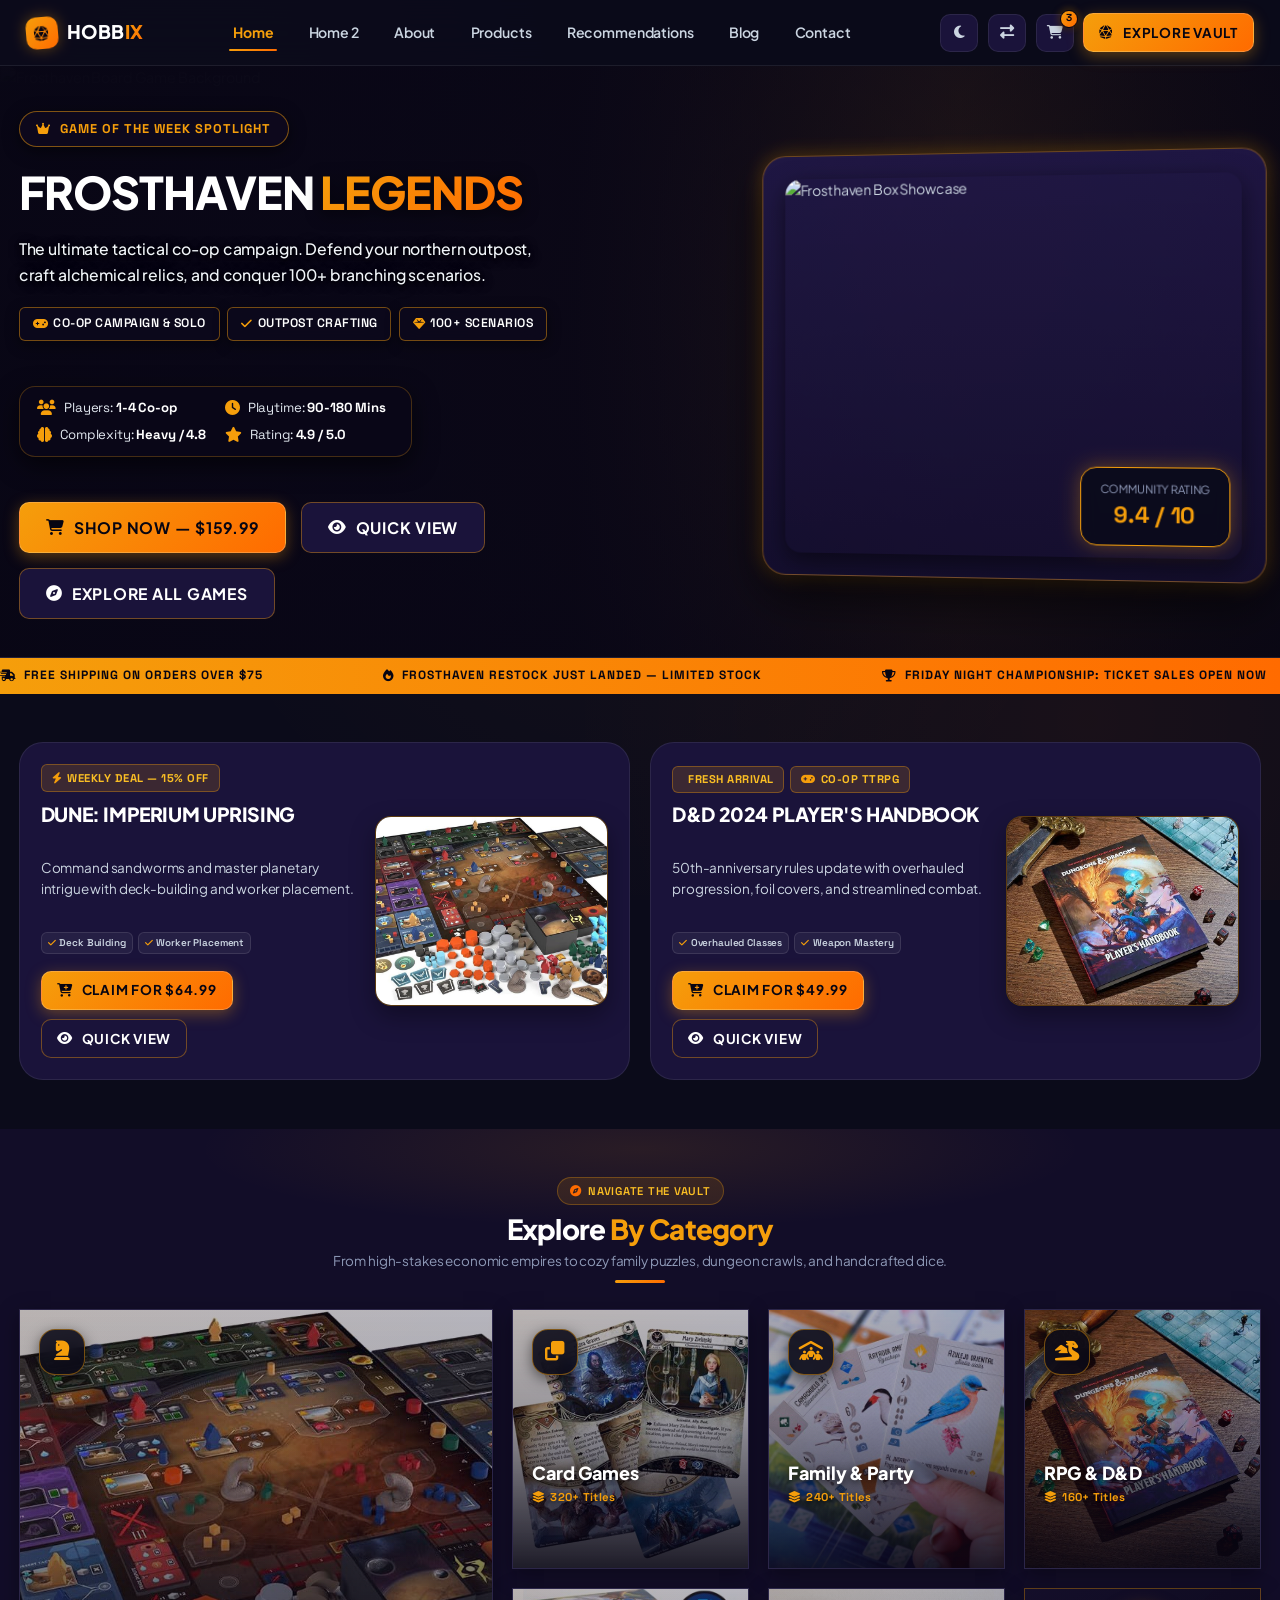
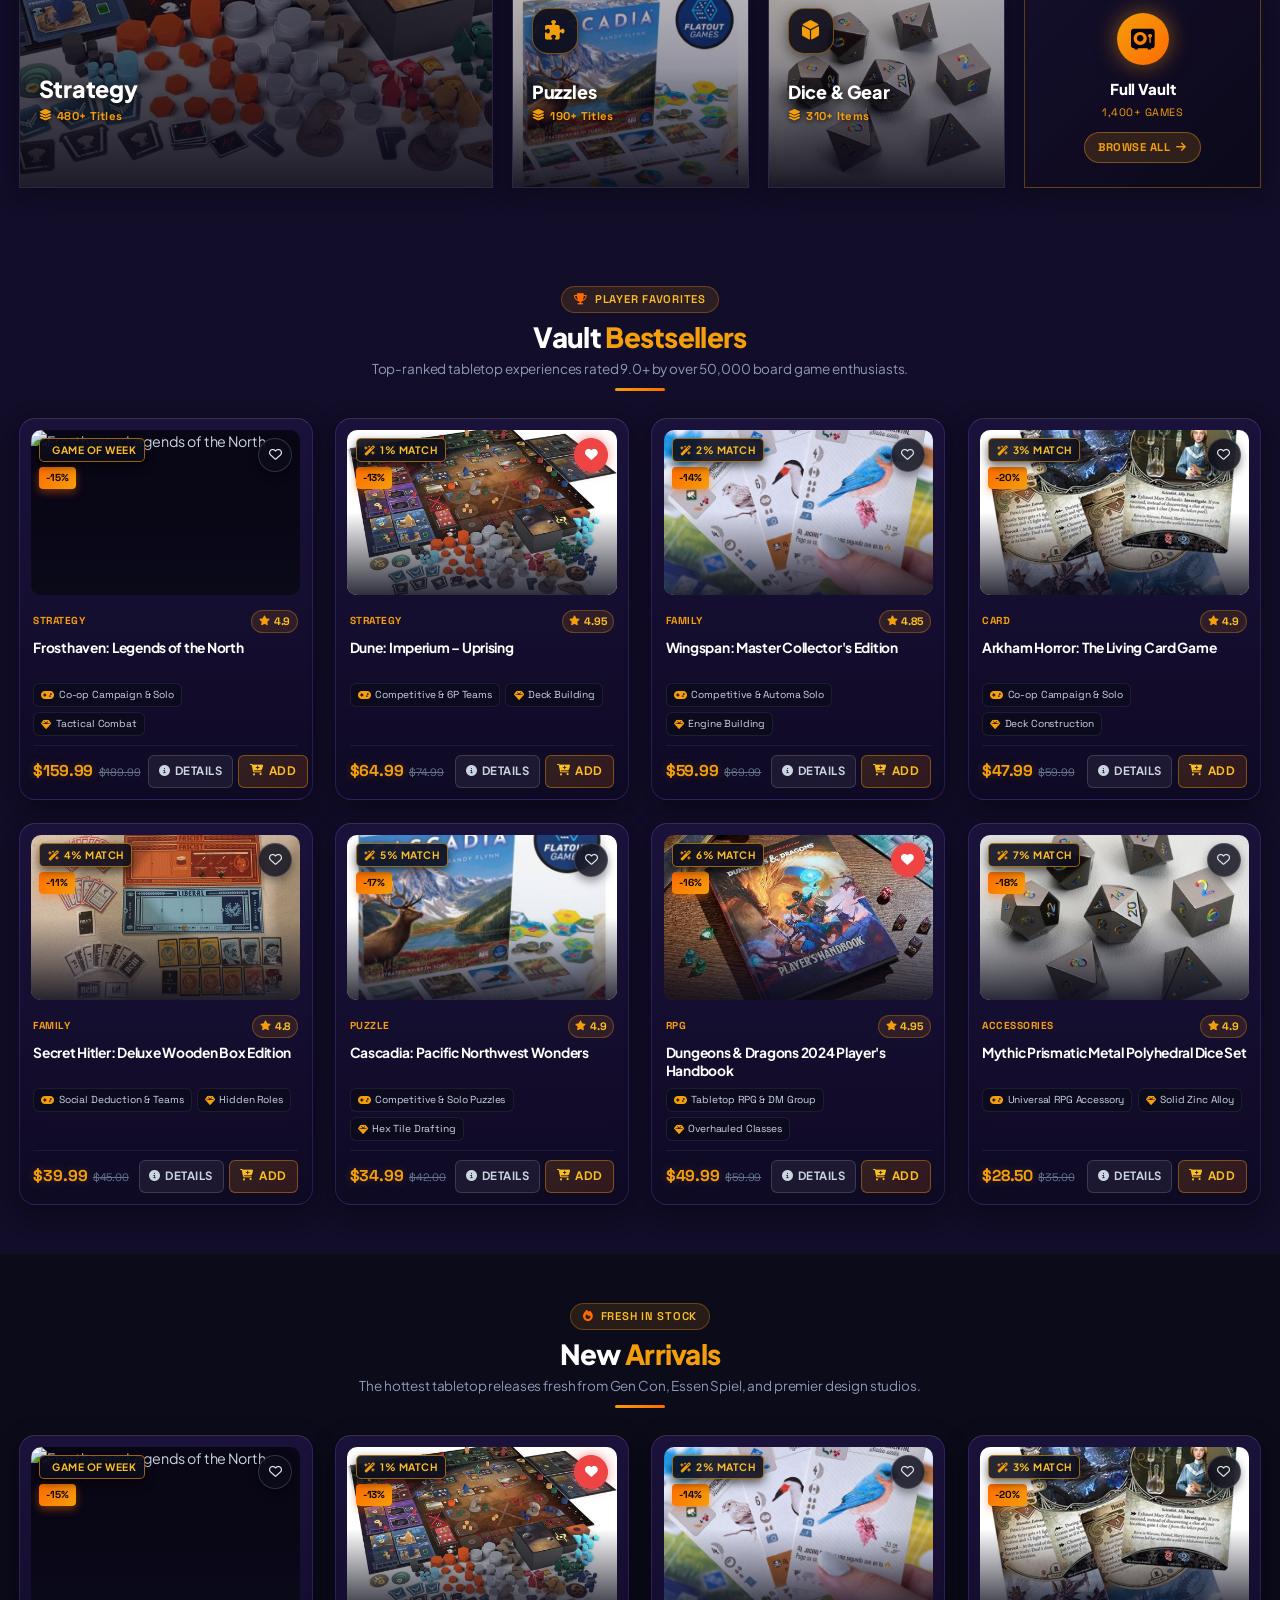
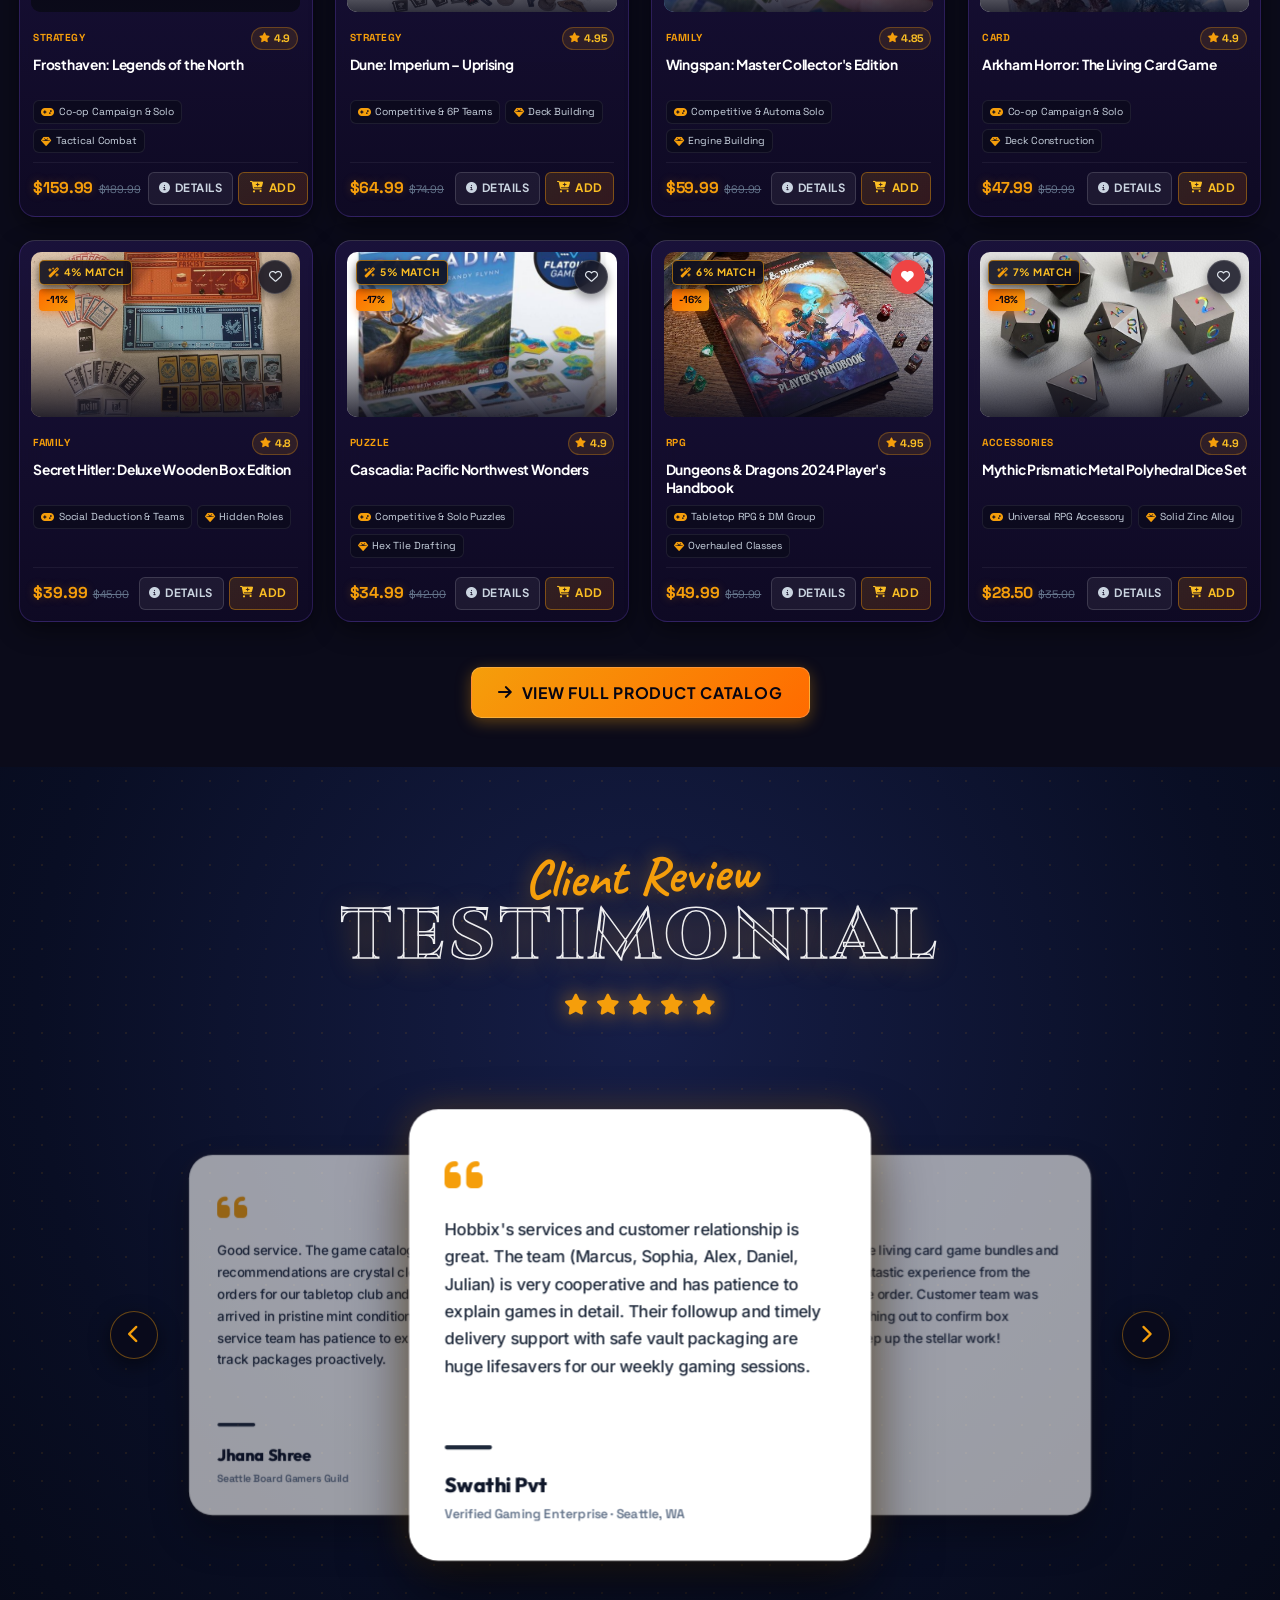
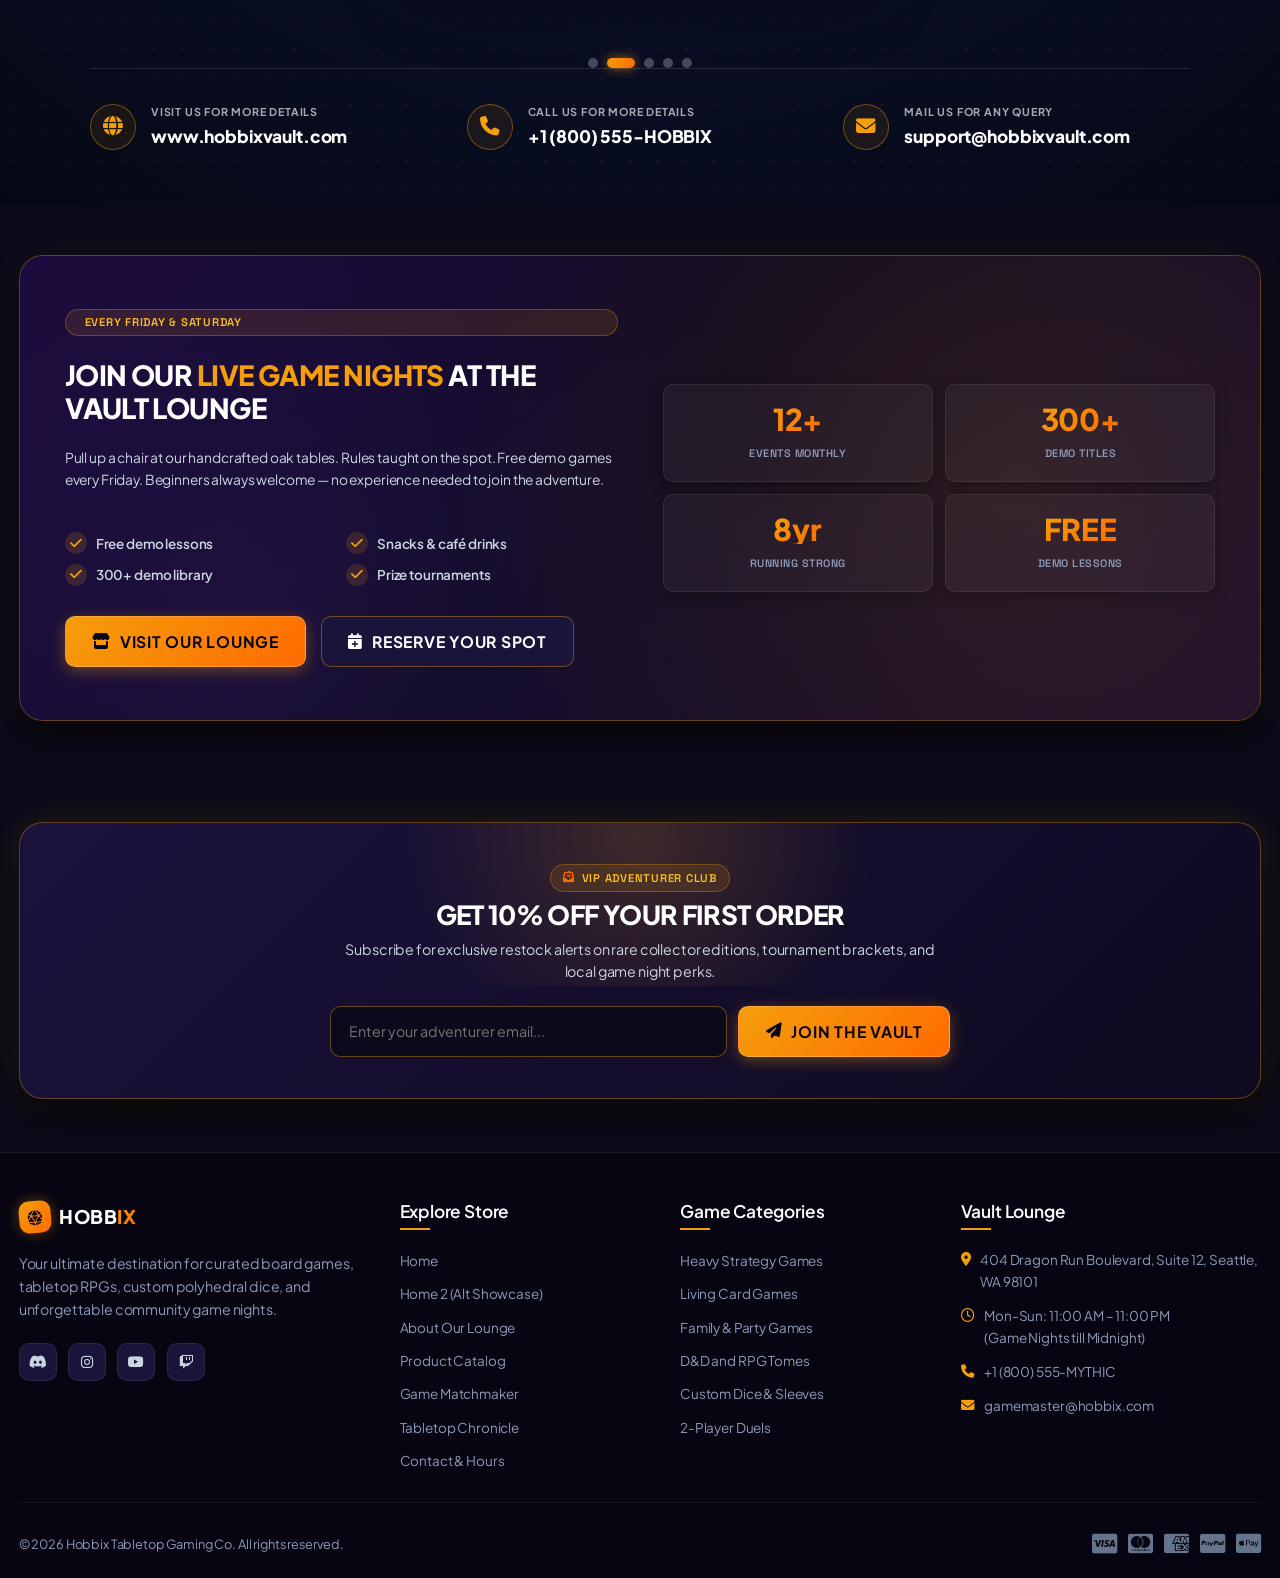
==== commit 88655451: "final commit" ====
--- a/index.html
+++ b/index.html
@@ -341,7 +341,7 @@
         <!-- RTL Toggle -->
         <button class="header-action-btn rtl-toggle-btn" id="rtl-toggle-btn" onclick="toggleRTL()"
           title="Toggle RTL/LTR Direction" aria-label="Toggle RTL">
-          <i class="fa-solid fa-language"></i>
+          <i class="fa-solid fa-right-left"></i>
         </button>
         <button class="header-action-btn cart-btn-desktop" onclick="openCartDrawer()" title="Shopping Cart"
           aria-label="Shopping Cart">
@@ -401,7 +401,7 @@
         </button>
         <button class="btn btn-secondary btn-sm" onclick="toggleRTL()"
           style="flex: 1; padding: 0.5rem 0.65rem; font-size: 0.82rem;">
-          <i class="fa-solid fa-language"></i> RTL / LTR
+          <i class="fa-solid fa-right-left"></i> RTL / LTR
         </button>
       </div>
     </div>
@@ -426,12 +426,18 @@
             <i class="fa-solid fa-crown"></i> Game of the Week Spotlight
           </div>
           <h1 class="hero-title">
-            FROSTHAVEN: <span class="gradient-text">LEGENDS</span> OF THE NORTH
+            FROSTHAVEN <span class="gradient-text">LEGENDS</span>
           </h1>
           <p class="hero-desc">
-            Venture into the frozen northern tundra in the definitive tactical campaign board game. Manage your outpost
-            through harsh winters, craft legendary alchemical relics, and survive 100+ gripping branching scenarios.
+            The ultimate tactical co-op campaign. Defend your northern outpost, craft alchemical relics, and conquer
+            100+ branching scenarios.
           </p>
+
+          <div class="hero-highlight-chips">
+            <span class="badge badge-gold"><i class="fa-solid fa-gamepad text-gold"></i> Co-op Campaign & Solo</span>
+            <span class="badge badge-gold"><i class="fa-solid fa-check text-gold"></i> Outpost Crafting</span>
+            <span class="badge badge-gold"><i class="fa-solid fa-gem text-gold"></i> 100+ Scenarios</span>
+          </div>
 
           <div class="hero-specs-row">
             <div class="hero-spec-item">
@@ -456,6 +462,9 @@
             <button class="btn btn-primary" onclick="AppState.addToCart('prod-1')">
               <i class="fa-solid fa-cart-shopping"></i> Shop Now — $159.99
             </button>
+            <button class="btn btn-secondary" onclick="openQuickView('prod-1')">
+              <i class="fa-solid fa-eye"></i> Quick View
+            </button>
             <a href="products.html" class="btn btn-secondary">
               <i class="fa-solid fa-compass"></i> Explore All Games
             </a>
@@ -463,7 +472,8 @@
         </div>
 
         <div class="hero-game-showcase">
-          <div class="hero-showcase-card">
+          <div class="hero-showcase-card" onclick="openQuickView('prod-1')" style="cursor: pointer;"
+            title="Click for Quick Preview">
             <img src="https://images.unsplash.com/photo-1610890716171-6b1bb98ffd09?auto=format&fit=crop&w=800&q=80"
               alt="Frosthaven Box Showcase" class="hero-showcase-img">
             <div class="hero-floating-badge">
@@ -518,16 +528,28 @@
           <!-- Promo Card 1: Dune Imperium -->
           <div class="promo-banner promo-split-card">
             <div class="promo-content">
-              <span class="badge badge-gold"><i class="fa-solid fa-bolt"></i> Weekly Deal — 15% OFF</span>
+              <div class="promo-badges-row">
+                <span class="badge badge-gold"><i class="fa-solid fa-bolt text-gold"></i> Weekly Deal — 15% OFF</span>
+                <span class="badge badge-gold"><i class="fa-solid fa-gamepad text-gold"></i> Competitive &amp;
+                  Teams</span>
+              </div>
               <h3>DUNE: IMPERIUM UPRISING</h3>
-              <p>Command sandworms and master planetary intrigue. Includes bonus promo cards and spice tokens.</p>
-              <div>
+              <p>Command sandworms and master planetary intrigue with deck-building and worker placement.</p>
+              <div class="promo-features-row">
+                <span class="card-feature-badge"><i class="fa-solid fa-check text-gold"></i> Deck Building</span>
+                <span class="card-feature-badge"><i class="fa-solid fa-check text-gold"></i> Worker Placement</span>
+              </div>
+              <div class="promo-cta-row">
                 <button class="btn btn-primary btn-sm" onclick="AppState.addToCart('prod-2')">
                   <i class="fa-solid fa-cart-plus"></i> Claim For $64.99
                 </button>
-              </div>
-            </div>
-            <div class="promo-image-box">
+                <button class="btn btn-secondary btn-sm" onclick="openQuickView('prod-2')">
+                  <i class="fa-solid fa-eye"></i> Quick View
+                </button>
+              </div>
+            </div>
+            <div class="promo-image-box" onclick="openQuickView('prod-2')" style="cursor: pointer;"
+              title="Click for Quick Preview">
               <img src="asstes/Dune Imperium – Uprising.jpg" alt="Dune Imperium Strategy Game"
                 class="promo-product-image">
             </div>
@@ -536,16 +558,27 @@
           <!-- Promo Card 2: D&D 2024 -->
           <div class="promo-banner promo-split-card">
             <div class="promo-content">
-              <span class="badge badge-orange"><i class="fa-solid fa-sparkles"></i> Fresh Arrival</span>
-              <h3>D&D 2024 CORE RULEBOOKS</h3>
-              <p>The dawn of new heroic adventures. Official foil player handbooks with bonus metal d20 dice.</p>
-              <div>
-                <a href="products.html" class="btn btn-secondary btn-sm">
-                  <i class="fa-solid fa-eye"></i> View Collection
-                </a>
-              </div>
-            </div>
-            <div class="promo-image-box">
+              <div class="promo-badges-row">
+                <span class="badge badge-gold"><i class="fa-solid fa-sparkles text-gold"></i> Fresh Arrival</span>
+                <span class="badge badge-gold"><i class="fa-solid fa-gamepad text-gold"></i> Co-op TTRPG</span>
+              </div>
+              <h3>D&D 2024 PLAYER'S HANDBOOK</h3>
+              <p>50th-anniversary rules update with overhauled progression, foil covers, and streamlined combat.</p>
+              <div class="promo-features-row">
+                <span class="card-feature-badge"><i class="fa-solid fa-check text-gold"></i> Overhauled Classes</span>
+                <span class="card-feature-badge"><i class="fa-solid fa-check text-gold"></i> Weapon Mastery</span>
+              </div>
+              <div class="promo-cta-row">
+                <button class="btn btn-primary btn-sm" onclick="AppState.addToCart('prod-7')">
+                  <i class="fa-solid fa-cart-plus"></i> Claim For $49.99
+                </button>
+                <button class="btn btn-secondary btn-sm" onclick="openQuickView('prod-7')">
+                  <i class="fa-solid fa-eye"></i> Quick View
+                </button>
+              </div>
+            </div>
+            <div class="promo-image-box" onclick="openQuickView('prod-7')" style="cursor: pointer;"
+              title="Click for Quick Preview">
               <img src="asstes/Dungeons & Dragons 2024 Player's Handbook.jpg" alt="D&D 2024 Rulebooks"
                 class="promo-product-image">
             </div>
@@ -566,8 +599,8 @@
         </div>
 
         <div class="categories-showcase-grid">
-          <!-- Category 1: Strategy -->
-          <a href="products.html?category=strategy" class="category-visual-card">
+          <!-- Category 1: Strategy — HERO (spans 2 rows, large) -->
+          <a href="products.html?category=strategy" class="category-visual-card cat-hero">
             <img src="asstes/Dune Imperium – Uprising.jpg" alt="Heavy Strategy Board Games" class="category-bg-image">
             <div class="category-card-overlay"></div>
             <div class="category-top-badge"><i class="fa-solid fa-chess-knight"></i></div>
@@ -578,8 +611,8 @@
             </div>
           </a>
 
-          <!-- Category 2: Card Games -->
-          <a href="products.html?category=card" class="category-visual-card">
+          <!-- Category 2: Card Games — MED top row col 2 -->
+          <a href="products.html?category=card" class="category-visual-card cat-med">
             <img src="asstes/Arkham Horror The Living Card Game.jpg" alt="Living Card Games" class="category-bg-image">
             <div class="category-card-overlay"></div>
             <div class="category-top-badge"><i class="fa-solid fa-clone"></i></div>
@@ -590,21 +623,34 @@
             </div>
           </a>
 
-          <!-- Category 3: Family -->
-          <a href="products.html?category=family" class="category-visual-card">
-            <img src="asstes/Wingspan Master Collector's Edition.jpg" alt="Family & Casual Games"
+          <!-- Category 3: Family — MED top row col 3 -->
+          <a href="products.html?category=family" class="category-visual-card cat-med">
+            <img src="asstes/Wingspan Master Collector's Edition.jpg" alt="Family &amp; Casual Games"
               class="category-bg-image">
             <div class="category-card-overlay"></div>
             <div class="category-top-badge"><i class="fa-solid fa-people-roof"></i></div>
             <div class="category-bottom-content">
-              <h3 class="category-card-title">Family & Party</h3>
+              <h3 class="category-card-title">Family &amp; Party</h3>
               <span class="category-card-count"><i class="fa-solid fa-layer-group"></i> 240+ Titles</span>
               <span class="category-hover-action">Explore Collection <i class="fa-solid fa-arrow-right"></i></span>
             </div>
           </a>
 
-          <!-- Category 4: Puzzles -->
-          <a href="products.html?category=puzzle" class="category-visual-card">
+          <!-- Category 4: RPG — MED top row col 4 -->
+          <a href="products.html?category=rpg" class="category-visual-card cat-med">
+            <img src="asstes/Dungeons & Dragons 2024 Player's Handbook.jpg" alt="Dungeons &amp; Dragons TTRPGs"
+              class="category-bg-image">
+            <div class="category-card-overlay"></div>
+            <div class="category-top-badge"><i class="fa-solid fa-dragon"></i></div>
+            <div class="category-bottom-content">
+              <h3 class="category-card-title">RPG &amp; D&amp;D</h3>
+              <span class="category-card-count"><i class="fa-solid fa-layer-group"></i> 160+ Titles</span>
+              <span class="category-hover-action">Explore Collection <i class="fa-solid fa-arrow-right"></i></span>
+            </div>
+          </a>
+
+          <!-- Category 5: Puzzles — SM bottom row col 2 -->
+          <a href="products.html?category=puzzle" class="category-visual-card cat-sm">
             <img src="asstes/Cascadia Pacific Northwest Wonders.jpg" alt="Spatial Puzzle Games"
               class="category-bg-image">
             <div class="category-card-overlay"></div>
@@ -612,38 +658,50 @@
             <div class="category-bottom-content">
               <h3 class="category-card-title">Puzzles</h3>
               <span class="category-card-count"><i class="fa-solid fa-layer-group"></i> 190+ Titles</span>
-              <span class="category-hover-action">Explore Collection <i class="fa-solid fa-arrow-right"></i></span>
+              <span class="category-hover-action">Explore <i class="fa-solid fa-arrow-right"></i></span>
             </div>
           </a>
 
-          <!-- Category 5: RPG & D&D -->
-          <a href="products.html?category=rpg" class="category-visual-card">
-            <img src="asstes/Dungeons & Dragons 2024 Player's Handbook.jpg" alt="Dungeons & Dragons TTRPGs"
-              class="category-bg-image">
-            <div class="category-card-overlay"></div>
-            <div class="category-top-badge"><i class="fa-solid fa-dragon"></i></div>
-            <div class="category-bottom-content">
-              <h3 class="category-card-title">RPG & D&D</h3>
-              <span class="category-card-count"><i class="fa-solid fa-layer-group"></i> 160+ Titles</span>
-              <span class="category-hover-action">Explore Collection <i class="fa-solid fa-arrow-right"></i></span>
-            </div>
-          </a>
-
-          <!-- Category 6: Dice & Accessories -->
-          <a href="products.html?category=accessories" class="category-visual-card">
-            <img src="asstes/Mythic Prismatic Metal Polyhedral Dice Set.jpg" alt="Polyhedral Dice & Sleeves"
+          <!-- Category 6: Dice & Accessories — SM bottom row col 3 -->
+          <a href="products.html?category=accessories" class="category-visual-card cat-sm">
+            <img src="asstes/Mythic Prismatic Metal Polyhedral Dice Set.jpg" alt="Polyhedral Dice &amp; Sleeves"
               class="category-bg-image">
             <div class="category-card-overlay"></div>
             <div class="category-top-badge"><i class="fa-solid fa-dice-d6"></i></div>
             <div class="category-bottom-content">
-              <h3 class="category-card-title">Dice & Gear</h3>
+              <h3 class="category-card-title">Dice &amp; Gear</h3>
               <span class="category-card-count"><i class="fa-solid fa-layer-group"></i> 310+ Items</span>
-              <span class="category-hover-action">Explore Collection <i class="fa-solid fa-arrow-right"></i></span>
+              <span class="category-hover-action">Explore <i class="fa-solid fa-arrow-right"></i></span>
             </div>
           </a>
+
+          <!-- Category 7: Bestsellers CTA — SM bottom row col 4 -->
+          <a href="products.html" class="category-visual-card cat-sm"
+            style="background: linear-gradient(135deg, rgba(20, 14, 42, 0.95) 0%, rgba(11, 9, 26, 0.98) 100%); border-color: rgba(245, 158, 11, 0.35); justify-content: center; align-items: center; text-align: center; gap: 0.75rem;">
+            <div
+              style="position: relative; z-index: 3; display: flex; flex-direction: column; align-items: center; gap: 0.75rem;">
+              <div
+                style="width: 52px; height: 52px; border-radius: 50%; background: linear-gradient(135deg, #f59e0b 0%, #ff6b00 100%); display: flex; align-items: center; justify-content: center; font-size: 1.4rem; color: #070512; box-shadow: 0 0 22px rgba(245, 158, 11, 0.5);">
+                <i class="fa-solid fa-vault"></i>
+              </div>
+              <div>
+                <div
+                  style="font-family: var(--font-heading); font-size: 1rem; font-weight: 800; color: #ffffff; margin-bottom: 0.2rem;">
+                  Full Vault</div>
+                <div
+                  style="font-family: var(--font-mono); font-size: 0.72rem; color: var(--accent-gold); text-transform: uppercase; letter-spacing: 0.5px;">
+                  1,400+ Games</div>
+              </div>
+              <div
+                style="font-family: var(--font-mono); font-size: 0.75rem; font-weight: 700; text-transform: uppercase; letter-spacing: 0.5px; color: var(--accent-gold); display: flex; align-items: center; gap: 0.4rem; padding: 0.35rem 0.9rem; background: rgba(245, 158, 11, 0.15); border: 1px solid rgba(245, 158, 11, 0.4); border-radius: 999px;">
+                Browse All <i class="fa-solid fa-arrow-right"></i>
+              </div>
+            </div>
+          </a>
         </div>
       </div>
     </section>
+
 
     <!-- ==================== 4. VAULT BESTSELLERS SPOTLIGHT ==================== -->
     <section class="section" id="featured-bestsellers" style="background: var(--bg-surface);">
--- a/css/style.css
+++ b/css/style.css
@@ -235,12 +235,90 @@
 .page-hero-banner {
   background: radial-gradient(circle at 50% 25%, rgba(139, 92, 246, 0.15) 0%, transparent 60%), linear-gradient(180deg, rgba(18, 13, 40, 0.95) 0%, var(--bg-main) 100%);
   border-bottom: 1px solid var(--glass-border);
-  padding: 3.5rem 0 2.5rem;
+  padding: 5rem 0 3.5rem;
+  position: relative;
+  overflow: hidden;
+}
+
+/* Tall immersive hero banners for subpages (Contact, Products, Recommendations, Blog) */
+#contact-hero.page-hero-banner,
+#products-hero.page-hero-banner,
+#rec-hero.page-hero-banner,
+#blog-hero.page-hero-banner {
+  padding: 8rem 0 5.5rem;
+  background:
+    radial-gradient(ellipse at 20% 60%, rgba(245, 158, 11, 0.12) 0%, transparent 55%),
+    radial-gradient(ellipse at 80% 30%, rgba(139, 92, 246, 0.14) 0%, transparent 50%),
+    linear-gradient(160deg, rgba(18, 13, 40, 0.98) 0%, rgba(10, 7, 24, 0.99) 60%, rgba(7, 5, 18, 1) 100%);
+  border-bottom: 1px solid rgba(245, 158, 11, 0.18);
+  position: relative;
+  overflow: hidden;
+}
+
+/* Decorative grid mesh overlay on tall page heroes */
+#contact-hero.page-hero-banner::before,
+#products-hero.page-hero-banner::before,
+#rec-hero.page-hero-banner::before,
+#blog-hero.page-hero-banner::before {
+  content: '';
+  position: absolute;
+  inset: 0;
+  background-image:
+    linear-gradient(rgba(245, 158, 11, 0.04) 1px, transparent 1px),
+    linear-gradient(90deg, rgba(245, 158, 11, 0.04) 1px, transparent 1px);
+  background-size: 48px 48px;
+  pointer-events: none;
+  z-index: 0;
+}
+
+/* Radial spotlight glow at bottom centre */
+#contact-hero.page-hero-banner::after,
+#products-hero.page-hero-banner::after,
+#rec-hero.page-hero-banner::after,
+#blog-hero.page-hero-banner::after {
+  content: '';
+  position: absolute;
+  bottom: -40px;
+  left: 50%;
+  transform: translateX(-50%);
+  width: 60%;
+  height: 120px;
+  background: radial-gradient(ellipse at center, rgba(245, 158, 11, 0.18) 0%, transparent 70%);
+  pointer-events: none;
+  z-index: 0;
+}
+
+#contact-hero.page-hero-banner .container,
+#products-hero.page-hero-banner .container,
+#rec-hero.page-hero-banner .container,
+#blog-hero.page-hero-banner .container {
+  position: relative;
+  z-index: 1;
+}
+
+@media (max-width: 768px) {
+  #contact-hero.page-hero-banner,
+  #products-hero.page-hero-banner,
+  #rec-hero.page-hero-banner,
+  #blog-hero.page-hero-banner {
+    padding: 5rem 0 3.5rem;
+  }
 }
 
 [data-theme="light"] .page-hero-banner {
   background: radial-gradient(circle at 50% 20%, rgba(245, 158, 11, 0.08) 0%, transparent 60%), linear-gradient(180deg, #ffffff 0%, #f8fafc 100%) !important;
   border-bottom: 1px solid rgba(15, 23, 42, 0.08) !important;
+}
+
+[data-theme="light"] #contact-hero.page-hero-banner,
+[data-theme="light"] #products-hero.page-hero-banner,
+[data-theme="light"] #rec-hero.page-hero-banner,
+[data-theme="light"] #blog-hero.page-hero-banner {
+  background:
+    radial-gradient(ellipse at 20% 60%, rgba(245, 158, 11, 0.06) 0%, transparent 50%),
+    radial-gradient(ellipse at 80% 30%, rgba(139, 92, 246, 0.05) 0%, transparent 50%),
+    linear-gradient(160deg, #ffffff 0%, #f8fafc 60%, #f1f5f9 100%) !important;
+  border-bottom: 1px solid rgba(245, 158, 11, 0.15) !important;
 }
 
 [data-theme="light"] .breadcrumb-trail {
@@ -266,40 +344,50 @@
 }
 
 [data-theme="light"] .hero-banner-bg {
-  opacity: 0.55;
-  filter: brightness(1.02) contrast(1.15) saturate(1.2);
+  opacity: 0.22;
+  filter: brightness(1.05) contrast(1.1) saturate(1.1);
 }
 
 [data-theme="light"] .hero-overlay-glow {
-  background: radial-gradient(circle at 75% 40%, rgba(245, 158, 11, 0.12) 0%, transparent 60%),
-              radial-gradient(circle at 20% 60%, rgba(139, 92, 246, 0.1) 0%, transparent 55%);
+  background: 
+    linear-gradient(90deg, rgba(255, 255, 255, 0.96) 0%, rgba(255, 255, 255, 0.90) 45%, rgba(255, 255, 255, 0.45) 75%, rgba(255, 255, 255, 0.75) 100%),
+    radial-gradient(circle at 75% 40%, rgba(245, 158, 11, 0.12) 0%, transparent 60%);
 }
 
 [data-theme="light"] .hero-badge-pill {
-  background: rgba(255, 107, 0, 0.1);
-  border-color: rgba(255, 107, 0, 0.35);
-  color: #c2410c;
+  background: rgba(245, 158, 11, 0.12);
+  border-color: rgba(245, 158, 11, 0.45);
+  color: #b45309;
 }
 
 [data-theme="light"] .hero-title {
   color: #0f172a;
-  text-shadow: none;
 }
 
 [data-theme="light"] .hero-title .gradient-text {
   background: linear-gradient(135deg, #d97706 0%, #ea580c 100%);
   -webkit-background-clip: text;
   -webkit-text-fill-color: transparent;
+  background-clip: text;
+  filter: drop-shadow(0 1px 4px rgba(0, 0, 0, 0.18));
 }
 
 [data-theme="light"] .hero-desc {
-  color: #334155;
+  color: #1e293b;
+  text-shadow: none;
+}
+
+[data-theme="light"] .hero-highlight-chips .badge {
+  background: #ffffff;
+  border-color: rgba(15, 23, 42, 0.15);
+  color: #1e293b;
+  box-shadow: 0 2px 8px rgba(15, 23, 42, 0.06);
 }
 
 [data-theme="light"] .hero-specs-row {
-  background: rgba(255, 255, 255, 0.9);
+  background: rgba(255, 255, 255, 0.95);
   border-color: rgba(15, 23, 42, 0.12);
-  box-shadow: 0 4px 15px rgba(15, 23, 42, 0.06);
+  box-shadow: 0 4px 16px rgba(15, 23, 42, 0.08);
 }
 
 [data-theme="light"] .hero-spec-item {
@@ -1824,11 +1912,14 @@
 h4 { font-size: 1rem; font-weight: 600; letter-spacing: -0.01em; }
 h5 { font-size: 0.9rem; font-weight: 600; }
 
-.text-gold { color: var(--accent-gold); }
-.text-orange { color: var(--accent-orange); }
-.text-purple { color: var(--accent-purple); }
-.text-white { color: var(--text-primary); }
-.text-muted { color: var(--text-muted); }
+.text-gold,
+.text-orange,
+.text-purple,
+.text-cyan,
+.text-emerald,
+.text-crimson { color: var(--accent-gold) !important; }
+.text-white { color: var(--text-primary) !important; }
+.text-muted { color: var(--text-muted) !important; }
 
 .gradient-text {
   background: var(--gradient-gold);
@@ -2034,35 +2125,27 @@
   letter-spacing: 0.5px;
 }
 
-.badge-gold {
-  background: rgba(245, 158, 11, 0.18);
+.badge-gold,
+.badge-orange,
+.badge-purple,
+.badge-cyan,
+.badge-emerald {
+  background: rgba(245, 158, 11, 0.15);
   color: var(--accent-gold-light);
-  border: 1px solid rgba(245, 158, 11, 0.4);
-}
-
-.badge-orange {
-  background: rgba(255, 107, 0, 0.18);
-  color: #ff9147;
-  border: 1px solid rgba(255, 107, 0, 0.4);
-}
-
-.badge-purple {
-  background: rgba(139, 92, 246, 0.2);
-  color: #c4b5fd;
-  border: 1px solid rgba(139, 92, 246, 0.4);
+  border: 1px solid rgba(245, 158, 11, 0.35);
 }
 
 .badge-discount {
-  background: var(--gradient-badge);
+  background: var(--gradient-gold);
   color: #070512;
   font-weight: 800;
   font-size: 0.8rem;
-  box-shadow: 0 2px 8px rgba(255, 107, 0, 0.4);
+  box-shadow: 0 2px 8px rgba(245, 158, 11, 0.4);
 }
 
 .badge-hot {
-  background: #ef4444;
-  color: #fff;
+  background: var(--accent-gold);
+  color: #070512;
   font-weight: 800;
   animation: pulseBadge 2s infinite;
 }
@@ -2403,6 +2486,52 @@
   box-shadow: 0 4px 12px rgba(0, 0, 0, 0.4);
 }
 
+.rtl-toggle-btn {
+  width: 38px;
+  height: 38px;
+  border-radius: var(--radius-md);
+  display: inline-flex;
+  align-items: center;
+  justify-content: center;
+  position: relative;
+  font-size: 0.95rem;
+  line-height: 1;
+  color: var(--text-secondary);
+  background: var(--bg-card);
+  border: 1px solid var(--glass-border);
+  cursor: pointer;
+  transition: all var(--transition-fast);
+}
+
+.rtl-toggle-btn i {
+  display: flex;
+  align-items: center;
+  justify-content: center;
+  font-size: 0.95rem;
+  line-height: 1;
+}
+
+.rtl-toggle-btn:hover,
+.rtl-toggle-btn.active {
+  border-color: var(--accent-gold);
+  color: var(--accent-gold);
+  background: rgba(245, 158, 11, 0.14);
+  box-shadow: 0 0 12px rgba(245, 158, 11, 0.25);
+}
+
+[data-theme="light"] .rtl-toggle-btn {
+  background: #f1f5f9;
+  border-color: rgba(15, 23, 42, 0.08);
+  color: #334155;
+}
+
+[data-theme="light"] .rtl-toggle-btn:hover,
+[data-theme="light"] .rtl-toggle-btn.active {
+  background: rgba(245, 158, 11, 0.15);
+  border-color: var(--accent-gold);
+  color: #b45309;
+}
+
 .cart-count, .wishlist-count {
   position: absolute;
   top: -5px;
@@ -2888,23 +3017,36 @@
   object-fit: cover;
 }
 
-/* Quick View Modal Redesign */
+/* Quick View Modal Redesign & Better View Layout */
+#quickview-modal .modal-content {
+  max-width: 860px !important;
+  width: 95% !important;
+  padding: 0;
+  overflow: hidden;
+}
+
+#quickview-modal .modal-body {
+  padding: 2rem;
+  max-height: 85vh;
+  overflow-y: auto;
+}
+
 .quickview-modal-layout {
-  display: flex;
-  gap: 2rem;
-  align-items: center;
+  display: grid;
+  grid-template-columns: 320px 1fr;
+  gap: 2.25rem;
+  align-items: start;
 }
 
 .quickview-img-box {
-  width: 42%;
-  min-width: 260px;
-  height: 330px;
+  width: 100%;
+  height: 400px;
   border-radius: var(--radius-lg);
   overflow: hidden;
   background: #090616;
-  position: relative;
+  position: sticky;
+  top: 0;
   border: 1px solid var(--glass-border);
-  flex-shrink: 0;
 }
 
 .quickview-img {
@@ -2929,12 +3071,24 @@
   border-radius: var(--radius-full);
   box-shadow: 0 2px 8px rgba(0, 0, 0, 0.5);
   z-index: 2;
+  display: inline-flex;
+  align-items: center;
+  gap: 0.35rem;
+}
+
+.quickview-discount-tag {
+  position: absolute;
+  bottom: 0.85rem;
+  left: 0.85rem;
+  font-size: 0.75rem;
+  padding: 0.22rem 0.55rem;
+  z-index: 2;
 }
 
 .quickview-content-box {
-  flex: 1;
   display: flex;
   flex-direction: column;
+  gap: 1.15rem;
   min-width: 0;
 }
 
@@ -2942,41 +3096,47 @@
   display: flex;
   align-items: center;
   gap: 0.5rem;
-  margin-bottom: 0.65rem;
   flex-wrap: wrap;
 }
 
 .quickview-modal-title {
-  font-size: 1.45rem;
+  font-size: 1.6rem;
   font-weight: 800;
   color: var(--text-primary);
   line-height: 1.25;
-  margin-bottom: 0.5rem;
+  margin: 0;
 }
 
 .quickview-meta-row {
   display: flex;
   align-items: center;
   gap: 0.75rem;
-  margin-bottom: 0.85rem;
 }
 
 .quickview-rating {
   color: var(--accent-gold);
   font-family: var(--font-mono);
-  font-size: 0.88rem;
+  font-size: 0.9rem;
   font-weight: 700;
+  display: inline-flex;
+  align-items: center;
+  gap: 0.35rem;
+}
+
+.quickview-reviews-count {
+  color: var(--text-muted);
+  font-size: 0.82rem;
+  font-weight: 500;
 }
 
 .quickview-price-row {
   display: flex;
   align-items: baseline;
   gap: 0.75rem;
-  margin-bottom: 0.85rem;
 }
 
 .quickview-current-price {
-  font-size: 1.75rem;
+  font-size: 1.85rem;
   font-weight: 800;
   font-family: var(--font-mono);
   color: var(--accent-gold);
@@ -2984,53 +3144,195 @@
 
 .quickview-orig-price {
   font-family: var(--font-mono);
-  font-size: 1rem;
+  font-size: 1.05rem;
   color: var(--text-dim);
   text-decoration: line-through;
 }
 
+/* Quick View Sections */
+.quickview-section {
+  display: flex;
+  flex-direction: column;
+  gap: 0.45rem;
+}
+
+.quickview-section-title {
+  font-size: 0.82rem;
+  font-family: var(--font-mono);
+  font-weight: 700;
+  text-transform: uppercase;
+  letter-spacing: 0.5px;
+  color: var(--accent-gold);
+  display: flex;
+  align-items: center;
+  gap: 0.45rem;
+  margin: 0;
+}
+
 .quickview-description {
-  font-size: 0.9rem;
+  font-size: 0.92rem;
   color: var(--text-secondary);
-  line-height: 1.6;
-  margin-bottom: 1.15rem;
-}
-
-.quickview-specs-row {
+  line-height: 1.65;
+  margin: 0;
+}
+
+/* Tabletop Specifications Grid (4-item grid) */
+.quickview-specs-grid {
   display: grid;
-  grid-template-columns: repeat(3, 1fr);
-  gap: 0.5rem;
-  background: rgba(11, 11, 26, 0.8);
+  grid-template-columns: repeat(2, 1fr);
+  gap: 0.65rem;
+}
+
+.quickview-spec-card {
+  display: flex;
+  align-items: center;
+  gap: 0.75rem;
+  background: rgba(11, 11, 26, 0.65);
   border: 1px solid var(--glass-border);
-  padding: 0.65rem 0.75rem;
+  padding: 0.55rem 0.85rem;
   border-radius: var(--radius-md);
-  margin-bottom: 1.25rem;
+}
+
+.quickview-spec-card i {
+  font-size: 1.1rem;
+  color: var(--accent-gold);
+  width: 20px;
   text-align: center;
 }
 
-.quickview-spec-chip {
+.quickview-spec-info {
   display: flex;
   flex-direction: column;
-  align-items: center;
-  gap: 0.25rem;
+}
+
+.quickview-spec-info .spec-label {
+  font-size: 0.65rem;
+  text-transform: uppercase;
+  letter-spacing: 0.5px;
+  color: var(--text-muted);
   font-family: var(--font-mono);
-  font-size: 0.76rem;
+}
+
+.quickview-spec-info strong {
+  font-size: 0.86rem;
+  color: #ffffff;
+  font-family: var(--font-mono);
+  font-weight: 700;
+}
+
+/* What Makes It Special Box */
+.quickview-special-box {
+  background: rgba(245, 158, 11, 0.08);
+  border-left: 3px solid var(--accent-gold);
+  border-radius: 0 var(--radius-md) var(--radius-md) 0;
+  padding: 0.85rem 1.15rem;
+}
+
+.quickview-special-heading {
+  font-size: 0.82rem;
+  font-weight: 700;
+  color: var(--accent-gold);
+  display: flex;
+  align-items: center;
+  gap: 0.45rem;
+  margin-bottom: 0.35rem;
+  font-family: var(--font-heading);
+  text-transform: uppercase;
+  letter-spacing: 0.5px;
+}
+
+.quickview-special-body {
+  font-size: 0.88rem;
   color: var(--text-secondary);
-}
-
-.quickview-spec-chip i {
-  font-size: 0.95rem;
-}
-
+  line-height: 1.55;
+  margin: 0;
+}
+
+/* Features Pills */
+.quickview-features-pills {
+  display: flex;
+  flex-wrap: wrap;
+  gap: 0.45rem;
+}
+
+.quickview-feature-pill {
+  display: inline-flex;
+  align-items: center;
+  gap: 0.35rem;
+  background: rgba(18, 13, 40, 0.8);
+  border: 1px solid var(--glass-border);
+  padding: 0.32rem 0.75rem;
+  border-radius: var(--radius-full);
+  font-size: 0.78rem;
+  color: var(--text-secondary);
+}
+
+.quickview-feature-pill i {
+  font-size: 0.75rem;
+}
+
+/* Quick View Actions */
 .quickview-actions-row {
   display: flex;
   gap: 0.75rem;
-  align-items: center;
+  align-items: stretch;
+  margin-top: 0.45rem;
 }
 
 .quickview-btn-add {
   flex: 1;
+  height: 44px;
   justify-content: center;
+  font-size: 0.9rem;
+}
+
+.quickview-btn-wish {
+  height: 44px;
+  padding: 0 1.25rem;
+  display: inline-flex;
+  align-items: center;
+  gap: 0.5rem;
+  font-size: 0.85rem;
+  font-weight: 700;
+}
+
+.quickview-btn-wish.active {
+  border-color: var(--accent-gold);
+  color: var(--accent-gold);
+}
+
+.quickview-perks-bar {
+  display: flex;
+  align-items: center;
+  justify-content: space-between;
+  gap: 0.75rem;
+  flex-wrap: wrap;
+  padding-top: 0.75rem;
+  border-top: 1px solid var(--glass-border);
+  font-size: 0.75rem;
+  color: var(--text-muted);
+  font-family: var(--font-mono);
+}
+
+@media (max-width: 768px) {
+  .quickview-modal-layout {
+    grid-template-columns: 1fr;
+    gap: 1.5rem;
+  }
+  .quickview-img-box {
+    height: 240px;
+    position: relative;
+  }
+  .quickview-specs-grid {
+    grid-template-columns: 1fr 1fr;
+  }
+  .quickview-actions-row {
+    flex-direction: column;
+  }
+  .quickview-btn-add,
+  .quickview-btn-wish {
+    width: 100%;
+  }
 }
 
 /* Light Theme Quick View Modal */
@@ -3049,13 +3351,37 @@
   color: #334155;
 }
 
-[data-theme="light"] .quickview-specs-row {
+[data-theme="light"] .quickview-spec-card {
   background: #f8fafc;
   border-color: rgba(15, 23, 42, 0.08);
 }
 
-[data-theme="light"] .quickview-spec-chip {
-  color: #1e293b;
+[data-theme="light"] .quickview-spec-info strong {
+  color: #0f172a;
+}
+
+[data-theme="light"] .quickview-spec-info .spec-label {
+  color: #64748b;
+}
+
+[data-theme="light"] .quickview-special-box {
+  background: rgba(245, 158, 11, 0.08);
+  border-left-color: var(--accent-gold);
+}
+
+[data-theme="light"] .quickview-special-body {
+  color: #334155;
+}
+
+[data-theme="light"] .quickview-feature-pill {
+  background: #f8fafc;
+  border-color: rgba(15, 23, 42, 0.08);
+  color: #334155;
+}
+
+[data-theme="light"] .quickview-perks-bar {
+  border-top-color: rgba(15, 23, 42, 0.08);
+  color: #64748b;
 }
 
 [data-theme="light"] .quickview-img-box {
@@ -3139,8 +3465,8 @@
   width: 100%;
   height: 100%;
   object-fit: cover;
-  opacity: 0.6;
-  filter: brightness(0.8) saturate(1.25) contrast(1.1);
+  opacity: 0.35;
+  filter: brightness(0.65) saturate(1.1) contrast(1.15);
   z-index: 1;
 }
 
@@ -3150,8 +3476,10 @@
   left: 0;
   width: 100%;
   height: 100%;
-  background: radial-gradient(circle at 75% 40%, rgba(245, 158, 11, 0.15) 0%, transparent 60%),
-              radial-gradient(circle at 20% 60%, rgba(139, 92, 246, 0.2) 0%, transparent 55%);
+  background: 
+    linear-gradient(90deg, rgba(8, 6, 20, 0.96) 0%, rgba(8, 6, 20, 0.90) 45%, rgba(8, 6, 20, 0.45) 75%, rgba(8, 6, 20, 0.8) 100%),
+    radial-gradient(circle at 75% 40%, rgba(245, 158, 11, 0.18) 0%, transparent 60%),
+    radial-gradient(circle at 20% 60%, rgba(139, 92, 246, 0.15) 0%, transparent 55%);
   z-index: 2;
   pointer-events: none;
 }
@@ -3175,9 +3503,9 @@
   display: inline-flex;
   align-items: center;
   gap: 0.6rem;
-  background: rgba(255, 107, 0, 0.15);
-  border: 1px solid rgba(255, 107, 0, 0.4);
-  color: var(--accent-orange-light);
+  background: rgba(14, 10, 30, 0.88);
+  border: 1px solid rgba(245, 158, 11, 0.5);
+  color: var(--accent-gold);
   font-family: var(--font-mono);
   font-size: 0.85rem;
   font-weight: 700;
@@ -3186,6 +3514,9 @@
   text-transform: uppercase;
   letter-spacing: 1px;
   width: fit-content;
+  backdrop-filter: blur(10px);
+  -webkit-backdrop-filter: blur(10px);
+  box-shadow: 0 4px 16px rgba(0, 0, 0, 0.5);
 }
 
 .hero-badge-pill i {
@@ -3193,34 +3524,66 @@
 }
 
 .hero-title {
-  font-size: clamp(1.85rem, 3.8vw, 2.75rem);
+  font-size: clamp(2rem, 4vw, 3rem);
   line-height: 1.15;
   font-weight: 800;
   letter-spacing: -0.025em;
-  text-shadow: 0 4px 20px rgba(0, 0, 0, 0.6);
+  color: #ffffff;
+  /* No text-shadow here — it bleeds through gradient-clipped child spans */
+}
+
+.hero-title .gradient-text {
+  background: linear-gradient(135deg, #f59e0b 0%, #ff6b00 100%);
+  -webkit-background-clip: text;
+  -webkit-text-fill-color: transparent;
+  background-clip: text;
+  display: inline-block;
+  filter: drop-shadow(0 3px 8px rgba(0, 0, 0, 0.7));
 }
 
 .hero-desc {
-  font-size: 0.98rem;
-  color: var(--text-secondary);
+  font-size: 1.05rem;
+  font-weight: 500;
+  color: #f1f5f9;
   max-width: 540px;
-  line-height: 1.6;
+  line-height: 1.65;
+  text-shadow: 0 2px 12px rgba(0, 0, 0, 0.95), 0 1px 4px rgba(0, 0, 0, 0.9);
+}
+
+.hero-highlight-chips {
+  display: flex;
+  align-items: center;
+  gap: 0.6rem;
+  flex-wrap: wrap;
+  margin-bottom: 0.25rem;
+}
+
+.hero-highlight-chips .badge {
+  background: rgba(13, 9, 28, 0.9);
+  backdrop-filter: blur(10px);
+  -webkit-backdrop-filter: blur(10px);
+  border: 1px solid rgba(245, 158, 11, 0.45);
+  color: #ffffff;
+  font-weight: 600;
+  font-size: 0.82rem;
+  padding: 0.4rem 0.85rem;
+  box-shadow: 0 4px 14px rgba(0, 0, 0, 0.45);
 }
 
 .hero-specs-row {
   display: grid;
   grid-template-columns: repeat(2, 1fr);
   gap: 0.65rem 1.25rem;
-  margin: 0.75rem 0 1.25rem;
-  background: rgba(11, 11, 26, 0.75);
-  border: 1px solid rgba(255, 255, 255, 0.12);
+  margin: 0.5rem 0 1.25rem;
+  background: rgba(10, 7, 24, 0.92);
+  border: 1px solid rgba(245, 158, 11, 0.25);
   padding: 0.85rem 1.15rem;
   border-radius: var(--radius-lg);
   backdrop-filter: blur(12px);
   -webkit-backdrop-filter: blur(12px);
   width: fit-content;
   max-width: 100%;
-  box-shadow: 0 4px 20px rgba(0, 0, 0, 0.4);
+  box-shadow: 0 8px 24px rgba(0, 0, 0, 0.6);
 }
 
 .hero-spec-item {
@@ -3229,7 +3592,7 @@
   gap: 0.55rem;
   font-family: var(--font-mono);
   font-size: 0.88rem;
-  color: #cbd5e1;
+  color: #e2e8f0;
   line-height: 1.3;
 }
 
@@ -3385,9 +3748,10 @@
 .promo-banner.promo-split-card {
   display: grid;
   grid-template-columns: 1.15fr 0.85fr;
-  align-items: center;
+  align-items: stretch;
   gap: 1.25rem;
   padding: 1.4rem;
+  min-height: 240px;
 }
 
 .promo-banner:hover {
@@ -3400,6 +3764,7 @@
   position: relative;
   width: 100%;
   height: 190px;
+  align-self: center;
   border-radius: var(--radius-lg);
   overflow: hidden;
   border: 1px solid rgba(245, 158, 11, 0.35);
@@ -3423,29 +3788,73 @@
 .promo-content {
   display: flex;
   flex-direction: column;
-  gap: 0.5rem;
+  gap: 0;
   z-index: 2;
+  justify-content: flex-start;
+}
+
+/* Fixed-height badge row — ensures both cards' titles start on the same line */
+.promo-badges-row {
+  display: flex;
+  gap: 0.4rem;
+  flex-wrap: wrap;
+  align-items: center;
+  min-height: 2rem;
+  height: 2rem;
+  overflow: hidden;
+  margin-bottom: 0.6rem;
 }
 
 .promo-content h3 {
-  font-size: 1.35rem;
+  font-size: 1.3rem;
   font-weight: 800;
   line-height: 1.2;
-  margin: 0.2rem 0;
+  margin: 0 0 0.5rem;
   color: var(--text-primary);
+  /* Fixed 2-line height so description always starts at the same Y */
+  height: 3.12rem;
+  min-height: 3.12rem;
+  max-height: 3.12rem;
+  overflow: hidden;
+  display: -webkit-box;
+  -webkit-line-clamp: 2;
+  -webkit-box-orient: vertical;
 }
 
 .promo-content p {
-  font-size: 0.88rem;
+  font-size: 0.9rem;
   color: var(--text-secondary);
-  line-height: 1.5;
-  margin-bottom: 0.5rem;
-}
-
-.promo-content p {
-  font-size: 0.95rem;
-  color: var(--text-secondary);
-  margin-bottom: 1.25rem;
+  line-height: 1.55;
+  /* Fixed 3-line height so feature tags always start at the same Y */
+  height: 4.2rem;
+  min-height: 4.2rem;
+  max-height: 4.2rem;
+  overflow: hidden;
+  display: -webkit-box;
+  -webkit-line-clamp: 3;
+  -webkit-box-orient: vertical;
+  margin-bottom: 0.6rem;
+}
+
+/* Fixed-height feature badge row */
+.promo-features-row {
+  display: flex;
+  gap: 0.35rem;
+  flex-wrap: nowrap;
+  overflow: hidden;
+  height: 1.75rem;
+  min-height: 1.75rem;
+  align-items: center;
+  margin-bottom: 1rem;
+}
+
+/* CTA buttons always at bottom of content */
+.promo-cta-row {
+  display: flex;
+  gap: 0.65rem;
+  align-items: center;
+  flex-wrap: wrap;
+  margin-top: auto;
 }
 
 .promo-perks-row {
@@ -3483,34 +3892,68 @@
   overflow: hidden;
 }
 
+/* Ambient background pulse behind the grid */
+.category-showcase-section::before {
+  content: '';
+  position: absolute;
+  top: -60px;
+  left: 50%;
+  transform: translateX(-50%);
+  width: 70%;
+  height: 160px;
+  background: radial-gradient(ellipse at center, rgba(245, 158, 11, 0.1) 0%, transparent 70%);
+  pointer-events: none;
+  z-index: 0;
+}
+
+/* Bento mosaic: 3 cols × 2 rows with spanning cells */
 .categories-showcase-grid {
   display: grid;
-  grid-template-columns: repeat(6, 1fr);
+  grid-template-columns: 2fr 1fr 1fr 1fr;
+  grid-template-rows: 260px 200px;
   gap: 1.25rem;
+  position: relative;
+  z-index: 1;
+}
+
+/* Large hero card — spans 2 rows */
+.category-visual-card.cat-hero {
+  grid-row: 1 / 3;
+  grid-column: 1 / 2;
+}
+
+/* Medium cards — top row, columns 2-4 */
+.category-visual-card.cat-med {
+  grid-row: 1 / 2;
+}
+
+/* Small cards — bottom row */
+.category-visual-card.cat-sm {
+  grid-row: 2 / 3;
 }
 
 .category-visual-card {
   position: relative;
-  height: 280px;
-  border-radius: var(--radius-xl);
+  border-radius: var(--radius-2xl);
   overflow: hidden;
-  border: 1px solid var(--glass-border);
+  border: 1px solid rgba(255, 255, 255, 0.08);
   background: var(--bg-card);
   text-decoration: none;
   display: flex;
   flex-direction: column;
   justify-content: space-between;
-  padding: 1.25rem 1.15rem;
-  transition: all var(--transition-normal);
-  box-shadow: var(--shadow-sm);
+  padding: 1.25rem;
+  transition: all 0.38s cubic-bezier(0.16, 1, 0.3, 1);
+  box-shadow: 0 6px 20px rgba(0, 0, 0, 0.35);
 }
 
 .category-visual-card:hover {
-  transform: translateY(-8px);
-  border-color: var(--accent-gold);
-  box-shadow: 0 16px 36px rgba(0, 0, 0, 0.6), 0 0 25px rgba(245, 158, 11, 0.25);
-}
-
+  transform: translateY(-6px) scale(1.012);
+  border-color: rgba(245, 158, 11, 0.55);
+  box-shadow: 0 20px 40px rgba(0, 0, 0, 0.6), 0 0 30px rgba(245, 158, 11, 0.2);
+}
+
+/* Background image fills card */
 .category-bg-image {
   position: absolute;
   top: 0;
@@ -3518,106 +3961,152 @@
   width: 100%;
   height: 100%;
   object-fit: cover;
-  opacity: 0.55;
-  transition: transform var(--transition-slow), opacity var(--transition-normal);
+  opacity: 0.82;
+  filter: contrast(1.08) saturate(1.2) brightness(0.9);
+  transition: transform 0.55s cubic-bezier(0.16, 1, 0.3, 1), opacity 0.35s ease, filter 0.35s ease;
   z-index: 1;
 }
 
 .category-visual-card:hover .category-bg-image {
-  transform: scale(1.12);
-  opacity: 0.7;
-}
-
+  transform: scale(1.1);
+  opacity: 0.95;
+  filter: contrast(1.12) saturate(1.35) brightness(0.85);
+}
+
+/* Dual-layer overlay: bottom fill + vignette rim */
 .category-card-overlay {
   position: absolute;
   inset: 0;
-  background: linear-gradient(180deg, rgba(11, 11, 26, 0.3) 0%, rgba(11, 11, 26, 0.75) 50%, rgba(7, 5, 18, 0.98) 100%);
+  background:
+    linear-gradient(180deg, rgba(7, 5, 18, 0.06) 0%, rgba(7, 5, 18, 0.22) 40%, rgba(7, 5, 18, 0.88) 100%),
+    linear-gradient(135deg, rgba(245, 158, 11, 0.06) 0%, transparent 50%);
   z-index: 2;
-  transition: background var(--transition-normal);
+  transition: background 0.35s ease;
 }
 
 .category-visual-card:hover .category-card-overlay {
-  background: linear-gradient(180deg, rgba(11, 11, 26, 0.2) 0%, rgba(20, 14, 46, 0.65) 45%, rgba(11, 11, 26, 0.98) 100%);
-}
-
+  background:
+    linear-gradient(180deg, rgba(7, 5, 18, 0.04) 0%, rgba(14, 10, 32, 0.20) 40%, rgba(11, 9, 26, 0.94) 100%),
+    linear-gradient(135deg, rgba(245, 158, 11, 0.1) 0%, transparent 50%);
+}
+
+/* Thin gold rim glow on hover */
+.category-visual-card::after {
+  content: '';
+  position: absolute;
+  inset: 0;
+  border-radius: var(--radius-2xl);
+  box-shadow: inset 0 0 0 1px rgba(245, 158, 11, 0);
+  transition: box-shadow 0.35s ease;
+  z-index: 5;
+  pointer-events: none;
+}
+
+.category-visual-card:hover::after {
+  box-shadow: inset 0 0 0 1.5px rgba(245, 158, 11, 0.5);
+}
+
+/* Icon badge — top left */
 .category-top-badge {
   position: relative;
   z-index: 3;
-  width: 44px;
-  height: 44px;
-  border-radius: var(--radius-md);
-  background: rgba(11, 11, 26, 0.85);
-  backdrop-filter: blur(8px);
-  -webkit-backdrop-filter: blur(8px);
-  border: 1px solid rgba(245, 158, 11, 0.4);
+  width: 46px;
+  height: 46px;
+  border-radius: var(--radius-lg);
+  background: rgba(10, 8, 22, 0.88);
+  backdrop-filter: blur(10px);
+  -webkit-backdrop-filter: blur(10px);
+  border: 1px solid rgba(245, 158, 11, 0.45);
   color: var(--accent-gold);
   display: flex;
   align-items: center;
   justify-content: center;
-  font-size: 1.25rem;
-  transition: all var(--transition-normal);
-  box-shadow: 0 4px 12px rgba(0, 0, 0, 0.5);
+  font-size: 1.3rem;
+  transition: all 0.35s cubic-bezier(0.16, 1, 0.3, 1);
+  box-shadow: 0 4px 14px rgba(0, 0, 0, 0.5);
+  align-self: flex-start;
 }
 
 .category-visual-card:hover .category-top-badge {
-  background: var(--gradient-gold);
+  background: linear-gradient(135deg, #f59e0b 0%, #ff6b00 100%);
   color: #070512;
   border-color: transparent;
-  transform: rotate(-6deg) scale(1.08);
-  box-shadow: 0 0 18px rgba(245, 158, 11, 0.6);
-}
-
+  transform: rotate(-8deg) scale(1.1);
+  box-shadow: 0 0 20px rgba(245, 158, 11, 0.65);
+}
+
+/* Bottom content block */
 .category-bottom-content {
   position: relative;
   z-index: 3;
   display: flex;
   flex-direction: column;
-  gap: 0.35rem;
+  gap: 0.3rem;
 }
 
 .category-card-title {
   font-family: var(--font-heading);
-  font-size: 1.15rem;
+  font-size: 1.2rem;
   font-weight: 800;
   color: #ffffff;
   letter-spacing: -0.01em;
   line-height: 1.2;
   margin: 0;
-  transition: color var(--transition-fast);
+  text-shadow: 0 2px 10px rgba(0, 0, 0, 0.9);
+  transition: color 0.25s ease;
+}
+
+/* Hero card gets larger title */
+.cat-hero .category-card-title {
+  font-size: 1.55rem;
 }
 
 .category-visual-card:hover .category-card-title {
-  color: var(--accent-gold-light);
+  color: var(--accent-gold);
 }
 
 .category-card-count {
   font-family: var(--font-mono);
-  font-size: 0.75rem;
+  font-size: 0.76rem;
   font-weight: 700;
   color: var(--accent-gold);
-  display: flex;
+  display: inline-flex;
   align-items: center;
   gap: 0.35rem;
-}
-
+  letter-spacing: 0.3px;
+  text-shadow: 0 1px 4px rgba(0, 0, 0, 0.8);
+}
+
+/* Animated "Explore →" reveal on hover */
 .category-hover-action {
-  margin-top: 0.4rem;
-  font-family: var(--font-heading);
+  margin-top: 0.5rem;
+  font-family: var(--font-mono);
   font-size: 0.78rem;
   font-weight: 700;
+  text-transform: uppercase;
+  letter-spacing: 0.6px;
   color: #ffffff;
   display: inline-flex;
   align-items: center;
-  gap: 0.35rem;
+  gap: 0.4rem;
   opacity: 0;
-  transform: translateY(6px);
-  transition: all 0.3s ease;
+  transform: translateY(8px);
+  transition: opacity 0.3s ease, transform 0.3s ease, color 0.25s ease;
+  width: fit-content;
+  padding: 0.35rem 0.8rem;
+  background: rgba(245, 158, 11, 0.18);
+  border: 1px solid rgba(245, 158, 11, 0.35);
+  border-radius: var(--radius-full);
+  backdrop-filter: blur(6px);
+  -webkit-backdrop-filter: blur(6px);
 }
 
 .category-visual-card:hover .category-hover-action {
   opacity: 1;
   transform: translateY(0);
-  color: var(--accent-gold-light);
+  color: var(--accent-gold);
+  background: rgba(245, 158, 11, 0.22);
+  border-color: rgba(245, 158, 11, 0.5);
 }
 
 /* Light Theme Overrides */
@@ -3626,38 +4115,41 @@
 }
 
 [data-theme="light"] .category-visual-card {
-  background: #ffffff;
+  background: #f1f5f9;
   border-color: rgba(15, 23, 42, 0.1);
   box-shadow: 0 4px 16px rgba(15, 23, 42, 0.06);
 }
 
 [data-theme="light"] .category-visual-card:hover {
   border-color: rgba(245, 158, 11, 0.6);
-  box-shadow: 0 16px 36px rgba(15, 23, 42, 0.12), 0 0 20px rgba(245, 158, 11, 0.2);
+  box-shadow: 0 16px 36px rgba(15, 23, 42, 0.12), 0 0 22px rgba(245, 158, 11, 0.2);
 }
 
 [data-theme="light"] .category-bg-image {
-  opacity: 0.75;
+  opacity: 0.88;
+  filter: contrast(1.05) saturate(1.1) brightness(0.95);
 }
 
 [data-theme="light"] .category-card-overlay {
-  background: linear-gradient(180deg, rgba(15, 23, 42, 0.15) 0%, rgba(15, 23, 42, 0.6) 55%, rgba(15, 23, 42, 0.95) 100%);
+  background:
+    linear-gradient(180deg, rgba(15, 23, 42, 0.06) 0%, rgba(15, 23, 42, 0.32) 45%, rgba(15, 23, 42, 0.9) 100%),
+    linear-gradient(135deg, rgba(245, 158, 11, 0.05) 0%, transparent 50%);
 }
 
 [data-theme="light"] .category-top-badge {
-  background: rgba(255, 255, 255, 0.92);
+  background: rgba(255, 255, 255, 0.95);
   border-color: rgba(245, 158, 11, 0.5);
   color: #b45309;
 }
 
 [data-theme="light"] .category-visual-card:hover .category-top-badge {
-  background: var(--gradient-gold);
+  background: linear-gradient(135deg, #f59e0b 0%, #ff6b00 100%);
   color: #070512;
 }
 
 [data-theme="light"] .category-card-title {
   color: #ffffff;
-  text-shadow: 0 2px 8px rgba(0, 0, 0, 0.8);
+  text-shadow: 0 2px 10px rgba(0, 0, 0, 0.85);
 }
 
 [data-theme="light"] .category-card-count {
@@ -3687,14 +4179,15 @@
   display: flex;
   flex-direction: column;
   flex: 1;
-  padding: 0.15rem 0.15rem 0;
+  padding: 0.25rem 0.15rem 0;
+  justify-content: space-between;
 }
 
 .product-meta-header {
   display: flex;
   align-items: center;
   justify-content: space-between;
-  margin-bottom: 0.3rem;
+  margin-bottom: 0.25rem;
 }
 
 .product-category-tag {
@@ -3727,12 +4220,12 @@
 
 .product-title {
   font-family: var(--font-heading);
-  font-size: 0.9rem;
-  font-weight: 600;
+  font-size: 0.92rem;
+  font-weight: 700;
   color: var(--text-primary);
   line-height: 1.35;
-  margin: 0.15rem 0 0.4rem;
-  height: 2.45rem;
+  margin: 0.15rem 0 0.45rem;
+  height: 2.5rem;
   overflow: hidden;
   display: -webkit-box;
   -webkit-line-clamp: 2;
@@ -3744,35 +4237,33 @@
   color: var(--accent-gold-light);
 }
 
-.product-specs-chips {
-  display: flex;
-  align-items: center;
-  gap: 0.25rem;
+/* Concise Highlights Row on Card */
+.card-key-highlights {
+  display: flex;
+  align-items: center;
+  gap: 0.35rem;
   flex-wrap: wrap;
-  margin-bottom: 0.45rem;
-}
-
-.spec-chip {
+  margin-bottom: 0.65rem;
+  min-height: 24px;
+}
+
+.card-highlight-badge {
   display: inline-flex;
   align-items: center;
-  gap: 0.25rem;
-  background: rgba(11, 11, 26, 0.65);
+  gap: 0.3rem;
+  background: rgba(11, 11, 26, 0.7);
   border: 1px solid rgba(255, 255, 255, 0.08);
-  padding: 0.15rem 0.38rem;
+  padding: 0.18rem 0.48rem;
   border-radius: var(--radius-sm);
   font-family: var(--font-mono);
   font-size: 0.68rem;
-  color: var(--text-muted);
+  color: var(--text-secondary);
   white-space: nowrap;
 }
 
-.spec-chip i {
+.card-highlight-badge i {
   color: var(--accent-gold);
   font-size: 0.68rem;
-}
-
-.spec-chip.spec-difficulty i {
-  color: var(--accent-purple);
 }
 
 .card-divider {
@@ -3786,17 +4277,17 @@
   display: flex;
   align-items: center;
   justify-content: space-between;
-  gap: 0.35rem;
+  gap: 0.5rem;
   margin-top: auto;
+  padding-top: 0.55rem;
+  border-top: 1px solid rgba(255, 255, 255, 0.06);
 }
 
 .product-price-box {
   display: flex;
   align-items: baseline;
   gap: 0.35rem;
-  flex-shrink: 1;
-  min-width: 0;
-  overflow: hidden;
+  flex-shrink: 0;
 }
 
 .price-current {
@@ -3816,6 +4307,40 @@
   white-space: nowrap;
 }
 
+/* Action Buttons: Add & Quick View Details */
+.card-actions-group {
+  display: flex;
+  align-items: center;
+  gap: 0.35rem;
+}
+
+.btn-card-quickview {
+  display: inline-flex;
+  align-items: center;
+  justify-content: center;
+  gap: 0.3rem;
+  background: rgba(255, 255, 255, 0.06);
+  border: 1px solid rgba(255, 255, 255, 0.14);
+  color: var(--text-secondary);
+  font-family: var(--font-heading);
+  font-size: 0.76rem;
+  font-weight: 700;
+  text-transform: uppercase;
+  letter-spacing: 0.5px;
+  padding: 0.42rem 0.65rem;
+  border-radius: var(--radius-sm);
+  transition: all 0.25s ease;
+  cursor: pointer;
+  white-space: nowrap;
+}
+
+.btn-card-quickview:hover {
+  background: rgba(245, 158, 11, 0.14);
+  border-color: var(--accent-gold);
+  color: var(--accent-gold);
+  transform: translateY(-2px);
+}
+
 .btn-add-cart {
   display: inline-flex;
   align-items: center;
@@ -3825,11 +4350,11 @@
   border: 1px solid rgba(245, 158, 11, 0.4);
   color: var(--accent-gold-light);
   font-family: var(--font-heading);
-  font-size: 0.82rem;
+  font-size: 0.78rem;
   font-weight: 700;
   text-transform: uppercase;
   letter-spacing: 0.5px;
-  padding: 0.42rem 0.75rem;
+  padding: 0.42rem 0.7rem;
   border-radius: var(--radius-sm);
   transition: all 0.25s ease;
   cursor: pointer;
@@ -3843,6 +4368,24 @@
   border-color: transparent;
   box-shadow: 0 4px 18px rgba(245, 158, 11, 0.45);
   transform: translateY(-2px);
+}
+
+[data-theme="light"] .card-highlight-badge {
+  background: #f1f5f9;
+  border-color: rgba(15, 23, 42, 0.08);
+  color: #334155;
+}
+
+[data-theme="light"] .btn-card-quickview {
+  background: #f1f5f9;
+  border-color: rgba(15, 23, 42, 0.12);
+  color: #334155;
+}
+
+[data-theme="light"] .btn-card-quickview:hover {
+  background: rgba(245, 158, 11, 0.12);
+  border-color: var(--accent-gold);
+  color: #b45309;
 }
 
 /* ==========================================================================
@@ -4204,20 +4747,48 @@
   box-shadow: 0 4px 15px rgba(245, 158, 11, 0.35);
 }
 
-/* --- COMMUNITY GAME NIGHTS & EVENTS --- */
+/* --- COMMUNITY GAME NIGHTS & EVENTS (BLOG-IN-STORE SECTION) --- */
+#blog-game-nights {
+  position: relative;
+  width: 100%;
+}
+
+#blog-game-nights .container {
+  width: 100%;
+  max-width: var(--container-max);
+  margin-left: auto;
+  margin-right: auto;
+  padding-left: var(--container-pad);
+  padding-right: var(--container-pad);
+  box-sizing: border-box;
+}
+
+#blog-game-nights .section-header {
+  text-align: center;
+  max-width: 720px;
+  margin-left: auto;
+  margin-right: auto;
+  margin-bottom: 2.25rem;
+}
+
 .events-grid {
   display: grid;
   grid-template-columns: repeat(3, 1fr);
   gap: 1.75rem;
+  width: 100%;
+  box-sizing: border-box;
+  align-items: stretch;
 }
 
 .event-card {
+  text-align: left;
   background: var(--bg-card);
   border: 1px solid var(--glass-border);
   border-radius: var(--radius-xl);
   overflow: hidden;
   display: flex;
   flex-direction: column;
+  height: 100%;
   transition: all var(--transition-normal);
 }
 
@@ -4229,13 +4800,17 @@
 
 .event-media {
   position: relative;
-  height: 180px;
+  height: 190px;
+  width: 100%;
+  overflow: hidden;
+  flex-shrink: 0;
 }
 
 .event-media img {
   width: 100%;
   height: 100%;
   object-fit: cover;
+  display: block;
 }
 
 .event-date-badge {
@@ -4249,6 +4824,7 @@
   padding: 0.4rem 0.8rem;
   text-align: center;
   font-family: var(--font-mono);
+  z-index: 2;
 }
 
 .event-date-badge .day {
@@ -4269,6 +4845,7 @@
   display: flex;
   flex-direction: column;
   flex: 1;
+  box-sizing: border-box;
 }
 
 .event-type-tag {
@@ -4276,18 +4853,41 @@
   font-size: 0.75rem;
   color: var(--accent-orange);
   text-transform: uppercase;
-  margin-bottom: 0.4rem;
+  letter-spacing: 0.5px;
+  margin-bottom: 0.5rem;
+  height: 18px;
+  line-height: 18px;
+  white-space: nowrap;
+  overflow: hidden;
+  text-overflow: ellipsis;
+  display: flex;
+  align-items: center;
+  gap: 0.4rem;
+}
+
+.event-type-tag i {
+  flex-shrink: 0;
 }
 
 .event-title {
-  font-size: 1.3rem;
-  margin-bottom: 0.75rem;
+  font-size: 1.25rem;
+  font-weight: 700;
+  color: var(--text-primary);
+  line-height: 1.35;
+  height: 3.4rem;
+  min-height: 3.4rem;
+  max-height: 3.4rem;
+  margin-bottom: 0.85rem;
+  overflow: hidden;
+  display: -webkit-box;
+  -webkit-line-clamp: 2;
+  -webkit-box-orient: vertical;
 }
 
 .event-details-list {
   display: flex;
   flex-direction: column;
-  gap: 0.4rem;
+  gap: 0.45rem;
   margin-bottom: 1.25rem;
   font-size: 0.85rem;
   color: var(--text-muted);
@@ -4296,25 +4896,42 @@
 .event-details-list li {
   display: flex;
   align-items: center;
-  gap: 0.5rem;
+  gap: 0.55rem;
+  height: 22px;
+  min-height: 22px;
+  max-height: 22px;
+  white-space: nowrap;
+  overflow: hidden;
+  text-overflow: ellipsis;
+}
+
+.event-details-list li span {
+  white-space: nowrap;
+  overflow: hidden;
+  text-overflow: ellipsis;
 }
 
 .event-details-list i {
   color: var(--accent-gold);
   width: 16px;
+  flex-shrink: 0;
+  text-align: center;
 }
 
 .event-seats-bar {
   margin-top: auto;
   margin-bottom: 1rem;
+  padding-top: 0.5rem;
 }
 
 .seats-status-text {
   display: flex;
   justify-content: space-between;
+  align-items: center;
   font-size: 0.8rem;
   font-family: var(--font-mono);
-  margin-bottom: 0.3rem;
+  height: 18px;
+  margin-bottom: 0.4rem;
 }
 
 .seats-bar-track {
@@ -4328,6 +4945,23 @@
 .seats-bar-fill {
   height: 100%;
   background: var(--gradient-gold);
+}
+
+.event-content .btn {
+  width: 100%;
+  height: 42px;
+  min-height: 42px;
+  max-height: 42px;
+  display: inline-flex;
+  align-items: center;
+  justify-content: center;
+  gap: 0.5rem;
+  font-size: 0.85rem;
+  font-weight: 700;
+  text-transform: uppercase;
+  letter-spacing: 0.5px;
+  box-sizing: border-box;
+  margin-top: 0;
 }
 
 /* ==========================================================================
@@ -5140,32 +5774,14 @@
   margin-bottom: 0.85rem;
 }
 
-.pillar-icon-box.gold-glow {
+.pillar-icon-box.gold-glow,
+.pillar-icon-box.orange-glow,
+.pillar-icon-box.purple-glow,
+.pillar-icon-box.cyan-glow {
   background: rgba(245, 158, 11, 0.15);
   color: var(--accent-gold);
   border: 1px solid rgba(245, 158, 11, 0.35);
   box-shadow: 0 0 15px rgba(245, 158, 11, 0.2);
-}
-
-.pillar-icon-box.orange-glow {
-  background: rgba(255, 107, 0, 0.15);
-  color: var(--accent-orange);
-  border: 1px solid rgba(255, 107, 0, 0.35);
-  box-shadow: 0 0 15px rgba(255, 107, 0, 0.2);
-}
-
-.pillar-icon-box.purple-glow {
-  background: rgba(139, 92, 246, 0.15);
-  color: var(--accent-purple);
-  border: 1px solid rgba(139, 92, 246, 0.35);
-  box-shadow: 0 0 15px rgba(139, 92, 246, 0.2);
-}
-
-.pillar-icon-box.cyan-glow {
-  background: rgba(6, 182, 212, 0.15);
-  color: var(--accent-cyan);
-  border: 1px solid rgba(6, 182, 212, 0.35);
-  box-shadow: 0 0 15px rgba(6, 182, 212, 0.2);
 }
 
 .pillar-category-tag {
@@ -5233,28 +5849,13 @@
   font-size: 1.3rem;
 }
 
-.philosophy-icon-wrap.gold {
+.philosophy-icon-wrap.gold,
+.philosophy-icon-wrap.orange,
+.philosophy-icon-wrap.purple,
+.philosophy-icon-wrap.cyan {
   background: rgba(245, 158, 11, 0.15);
   color: var(--accent-gold);
   border: 1px solid rgba(245, 158, 11, 0.35);
-}
-
-.philosophy-icon-wrap.orange {
-  background: rgba(255, 107, 0, 0.15);
-  color: var(--accent-orange);
-  border: 1px solid rgba(255, 107, 0, 0.35);
-}
-
-.philosophy-icon-wrap.purple {
-  background: rgba(139, 92, 246, 0.15);
-  color: var(--accent-purple);
-  border: 1px solid rgba(139, 92, 246, 0.35);
-}
-
-.philosophy-icon-wrap.cyan {
-  background: rgba(6, 182, 212, 0.15);
-  color: var(--accent-cyan);
-  border: 1px solid rgba(6, 182, 212, 0.35);
 }
 
 .philosophy-num {
@@ -5279,70 +5880,227 @@
   line-height: 1.6;
 }
 
-/* --- IN-STORE EXPERIENCE GALLERY --- */
+/* --- IN-STORE EXPERIENCE GALLERY (UNIQUE VAULT SHOWCASE DESIGN) --- */
 .experience-gallery-grid {
   display: grid;
   grid-template-columns: repeat(4, 1fr);
-  gap: 1.25rem;
+  gap: 1.5rem;
+  align-items: stretch;
 }
 
 .gallery-item {
   position: relative;
-  height: 240px;
+  border-radius: var(--radius-2xl);
+  overflow: hidden;
+  border: 1px solid rgba(245, 158, 11, 0.22);
+  background: linear-gradient(180deg, rgba(24, 18, 48, 0.75) 0%, rgba(13, 9, 28, 0.95) 100%);
+  box-shadow: 0 10px 30px rgba(0, 0, 0, 0.45);
+  display: flex;
+  flex-direction: column;
+  transition: all 0.35s cubic-bezier(0.16, 1, 0.3, 1);
+  cursor: pointer;
+  height: 100%;
+}
+
+.gallery-item:hover {
+  transform: translateY(-8px);
+  border-color: var(--accent-gold);
+  box-shadow: 0 20px 40px -10px rgba(0, 0, 0, 0.75), 0 0 25px rgba(245, 158, 11, 0.25);
+}
+
+/* Framed Image Display Showcase */
+.gallery-img-box {
+  position: relative;
+  height: 210px;
+  margin: 0.85rem 0.85rem 0 0.85rem;
   border-radius: var(--radius-xl);
   overflow: hidden;
-  border: 1px solid var(--glass-border-hover);
-  box-shadow: 0 8px 24px rgba(0, 0, 0, 0.35);
-  background: #090616;
-}
-
-.gallery-item img {
+  background: #080614;
+  border: 1px solid rgba(255, 255, 255, 0.08);
+}
+
+.gallery-img-box img {
   width: 100%;
   height: 100%;
   object-fit: cover;
   display: block;
-  transition: transform var(--transition-slow);
-}
-
-.gallery-item:hover img {
+  transition: transform 0.6s cubic-bezier(0.16, 1, 0.3, 1);
+}
+
+.gallery-item:hover .gallery-img-box img {
   transform: scale(1.08);
 }
 
-.gallery-item::after {
+/* Subtle inner vignette on image */
+.gallery-img-box::after {
   content: '';
   position: absolute;
   inset: 0;
-  background: linear-gradient(180deg, transparent 30%, rgba(7, 5, 18, 0.75) 65%, rgba(7, 5, 18, 0.98) 100%);
+  background: linear-gradient(180deg, rgba(7, 5, 18, 0.2) 0%, transparent 40%, rgba(7, 5, 18, 0.5) 100%);
   pointer-events: none;
-  z-index: 1;
-}
-
-.gallery-caption {
+}
+
+/* Floating Overlay Badges */
+.gallery-badges-overlay {
   position: absolute;
-  bottom: 0;
-  left: 0;
-  width: 100%;
-  padding: 1.15rem 1rem;
-  color: #ffffff !important;
-  font-family: var(--font-heading);
-  font-weight: 800;
-  font-size: 1rem;
-  line-height: 1.2;
-  z-index: 2;
-  text-shadow: 0 2px 6px rgba(0, 0, 0, 0.95);
-  display: flex;
-  flex-direction: column;
-  gap: 0.25rem;
-}
-
-.gallery-subcaption {
+  top: 0.75rem;
+  left: 0.75rem;
+  right: 0.75rem;
+  display: flex;
+  justify-content: space-between;
+  align-items: center;
+  z-index: 3;
+  pointer-events: none;
+}
+
+.gallery-tag {
   font-family: var(--font-mono);
   font-size: 0.72rem;
-  font-weight: 600;
-  color: var(--accent-gold-light);
+  font-weight: 700;
   text-transform: uppercase;
   letter-spacing: 0.5px;
-  text-shadow: 0 1px 3px rgba(0, 0, 0, 0.9);
+  color: #ffffff;
+  background: rgba(11, 9, 25, 0.88);
+  backdrop-filter: blur(8px);
+  border: 1px solid rgba(245, 158, 11, 0.4);
+  padding: 0.3rem 0.65rem;
+  border-radius: var(--radius-full);
+  display: inline-flex;
+  align-items: center;
+  gap: 0.4rem;
+  box-shadow: 0 4px 12px rgba(0, 0, 0, 0.4);
+}
+
+.gallery-action-pill {
+  font-family: var(--font-mono);
+  font-size: 0.7rem;
+  font-weight: 700;
+  text-transform: uppercase;
+  letter-spacing: 0.5px;
+  color: var(--accent-gold);
+  background: rgba(11, 9, 25, 0.88);
+  backdrop-filter: blur(8px);
+  border: 1px solid rgba(245, 158, 11, 0.4);
+  padding: 0.3rem 0.65rem;
+  border-radius: var(--radius-full);
+  display: inline-flex;
+  align-items: center;
+  gap: 0.35rem;
+  opacity: 0.85;
+  transition: all 0.3s ease;
+  box-shadow: 0 4px 12px rgba(0, 0, 0, 0.4);
+}
+
+.gallery-item:hover .gallery-action-pill {
+  opacity: 1;
+  background: var(--accent-gold);
+  color: #0b0919;
+  border-color: var(--accent-gold);
+  box-shadow: 0 0 12px rgba(245, 158, 11, 0.5);
+}
+
+/* Card Info Body */
+.gallery-info {
+  padding: 1.15rem 1.25rem 1.35rem;
+  display: flex;
+  flex-direction: column;
+  flex: 1;
+  justify-content: space-between;
+}
+
+.gallery-title {
+  font-family: var(--font-heading);
+  font-size: 1.15rem;
+  font-weight: 800;
+  color: #ffffff;
+  line-height: 1.3;
+  margin-bottom: 0.45rem;
+  height: 3rem;
+  min-height: 3rem;
+  display: -webkit-box;
+  -webkit-line-clamp: 2;
+  -webkit-box-orient: vertical;
+  overflow: hidden;
+  transition: color 0.25s ease;
+}
+
+.gallery-item:hover .gallery-title {
+  color: var(--accent-gold);
+}
+
+.gallery-feature {
+  font-family: var(--font-mono);
+  font-size: 0.75rem;
+  font-weight: 600;
+  color: var(--text-muted);
+  text-transform: uppercase;
+  letter-spacing: 0.4px;
+  display: flex;
+  align-items: center;
+  gap: 0.45rem;
+  white-space: nowrap;
+  overflow: hidden;
+  text-overflow: ellipsis;
+  margin-bottom: 0.85rem;
+}
+
+.gallery-feature i {
+  flex-shrink: 0;
+}
+
+/* Card Bottom Status Strip */
+.gallery-footer {
+  border-top: 1px solid rgba(255, 255, 255, 0.08);
+  padding-top: 0.85rem;
+  margin-top: auto;
+  display: flex;
+  align-items: center;
+  justify-content: space-between;
+  font-size: 0.78rem;
+  font-family: var(--font-mono);
+}
+
+.gallery-lounge-status {
+  display: inline-flex;
+  align-items: center;
+  gap: 0.45rem;
+  color: var(--text-secondary);
+}
+
+.status-pulse-dot {
+  width: 7px;
+  height: 7px;
+  border-radius: 50%;
+  background: var(--accent-gold);
+  box-shadow: 0 0 8px var(--accent-gold);
+  display: inline-block;
+  animation: pulseGold 2s infinite;
+}
+
+@keyframes pulseGold {
+  0%, 100% {
+    transform: scale(1);
+    opacity: 1;
+  }
+  50% {
+    transform: scale(1.25);
+    opacity: 0.65;
+  }
+}
+
+.gallery-cta {
+  color: var(--accent-gold);
+  font-weight: 700;
+  text-transform: uppercase;
+  letter-spacing: 0.5px;
+  display: inline-flex;
+  align-items: center;
+  gap: 0.35rem;
+  transition: transform 0.25s ease;
+}
+
+.gallery-item:hover .gallery-cta {
+  transform: translateX(3px);
 }
 
 /* Light Theme Overrides for About Page Components */
@@ -5378,8 +6136,40 @@
   color: rgba(245, 158, 11, 0.55);
 }
 
-[data-theme="light"] .gallery-caption {
-  color: #ffffff !important;
+[data-theme="light"] .gallery-item {
+  background: #ffffff;
+  border-color: rgba(15, 23, 42, 0.12);
+  box-shadow: 0 6px 20px rgba(15, 23, 42, 0.06);
+}
+
+[data-theme="light"] .gallery-item:hover {
+  border-color: var(--accent-gold);
+  box-shadow: 0 16px 32px rgba(15, 23, 42, 0.12), 0 0 20px rgba(245, 158, 11, 0.2);
+}
+
+[data-theme="light"] .gallery-img-box {
+  background: #f1f5f9;
+  border-color: rgba(15, 23, 42, 0.08);
+}
+
+[data-theme="light"] .gallery-title {
+  color: #0f172a;
+}
+
+[data-theme="light"] .gallery-title:hover {
+  color: var(--accent-gold);
+}
+
+[data-theme="light"] .gallery-feature {
+  color: #64748b;
+}
+
+[data-theme="light"] .gallery-footer {
+  border-top-color: rgba(15, 23, 42, 0.08);
+}
+
+[data-theme="light"] .gallery-lounge-status {
+  color: #475569;
 }
 
 /* --- PRODUCTS PAGE SPECIFIC STYLES --- */
@@ -5556,6 +6346,36 @@
   box-shadow: 0 16px 36px rgba(0, 0, 0, 0.5), 0 0 25px rgba(245, 158, 11, 0.12);
 }
 
+/* --- RECOMMENDATION GAME IMAGES & FRAMES --- */
+.rec-game-img-frame {
+  position: relative;
+  height: 160px;
+  border-radius: var(--radius-lg);
+  overflow: hidden;
+  margin-bottom: 1.2rem;
+  border: 1px solid rgba(255, 255, 255, 0.08);
+  background: #070512;
+  cursor: pointer;
+}
+
+.rec-game-img-frame img {
+  width: 100%;
+  height: 100%;
+  object-fit: cover;
+  display: block;
+  transition: transform 0.5s cubic-bezier(0.4, 0, 0.2, 1);
+}
+
+.age-tier-card:hover .rec-game-img-frame img,
+.genre-card:hover .rec-game-img-frame img {
+  transform: scale(1.08);
+}
+
+[data-theme="light"] .rec-game-img-frame {
+  background: #f1f5f9;
+  border-color: rgba(15, 23, 42, 0.08);
+}
+
 .age-tier-header {
   display: flex;
   align-items: center;
@@ -7646,7 +8466,24 @@
   .nav-link {
     font-size: 0.88rem;
   }
-  .categories-grid, .categories-showcase-grid {
+  /* Categories: tablet collapses bento to 2-col with auto rows */
+  .categories-showcase-grid {
+    grid-template-columns: 1fr 1fr;
+    grid-template-rows: none;
+    gap: 1rem;
+  }
+  .category-visual-card.cat-hero {
+    grid-row: auto;
+    grid-column: 1 / 3;
+    min-height: 220px;
+  }
+  .category-visual-card.cat-med,
+  .category-visual-card.cat-sm {
+    grid-row: auto;
+    grid-column: auto;
+    min-height: 160px;
+  }
+  .categories-grid {
     grid-template-columns: repeat(3, 1fr);
     gap: 1.25rem;
   }
@@ -7780,9 +8617,22 @@
   .categories-grid, 
   .benefits-grid, 
   .contact-info-grid,
+  /* Categories: mobile full single column */
   .categories-showcase-grid {
     grid-template-columns: 1fr !important;
-    gap: 1.25rem !important;
+    grid-template-rows: none !important;
+    gap: 1rem !important;
+  }
+  .category-visual-card.cat-hero {
+    grid-row: auto !important;
+    grid-column: auto !important;
+    min-height: 200px !important;
+  }
+  .category-visual-card.cat-med,
+  .category-visual-card.cat-sm {
+    grid-row: auto !important;
+    grid-column: auto !important;
+    min-height: 150px !important;
   }
 
   .experience-gallery-grid {
@@ -7892,24 +8742,93 @@
     display: none;
   }
 
-  /* 3D Testimonials Deck Carousel */
+  /* 3D Testimonials Deck Carousel Mobile Fix */
+  .ref-deck-wrapper {
+    position: relative;
+    padding-bottom: 3.25rem;
+    margin-bottom: 1.5rem;
+  }
+
   .ref-deck-stage {
-    height: 420px;
+    height: 380px;
     perspective: 800px;
   }
 
   .ref-deck-card {
-    width: 94%;
+    width: 96%;
     max-width: 340px;
-    min-height: 340px;
-    padding: 1.75rem 1.25rem;
+    min-height: 330px;
+    padding: 1.5rem 1.25rem;
     border-radius: var(--radius-xl);
+    box-sizing: border-box;
   }
 
   .ref-deck-card.is-prev,
   .ref-deck-card.is-next {
     opacity: 0 !important;
     pointer-events: none !important;
+  }
+
+  .ref-deck-card.is-active {
+    transform: translateX(0) scale(1) translateZ(0) !important;
+  }
+
+  .ref-card-quote-icon {
+    font-size: 2rem !important;
+    margin-bottom: 0.75rem !important;
+  }
+
+  .ref-card-text {
+    font-size: 0.88rem !important;
+    line-height: 1.55 !important;
+    margin-bottom: 1rem !important;
+    text-align: left !important;
+    color: #334155 !important;
+  }
+
+  .ref-card-divider {
+    margin: 0.75rem 0 0.5rem !important;
+  }
+
+  .ref-card-author-name {
+    font-size: 1rem !important;
+    font-weight: 700 !important;
+    color: #0f172a !important;
+  }
+
+  .ref-card-author-meta {
+    font-size: 0.78rem !important;
+    color: #64748b !important;
+  }
+
+  /* Reposition Nav Buttons to Bottom Controls Bar (Prevents text overlapping) */
+  .ref-deck-nav-btn {
+    top: auto !important;
+    bottom: 0 !important;
+    transform: none !important;
+    width: 38px !important;
+    height: 38px !important;
+    font-size: 0.95rem !important;
+    z-index: 25 !important;
+  }
+
+  .ref-deck-nav-btn.prev-btn {
+    left: calc(50% - 95px) !important;
+    right: auto !important;
+  }
+
+  .ref-deck-nav-btn.next-btn {
+    right: calc(50% - 95px) !important;
+    left: auto !important;
+  }
+
+  .ref-deck-dots {
+    position: absolute;
+    bottom: 8px;
+    left: 50%;
+    transform: translateX(-50%);
+    margin: 0;
+    z-index: 20;
   }
 
   .ref-bottom-bar {
@@ -8472,3 +9391,251 @@
     padding: 0.7rem 0.85rem !important;
   }
 }
+
+/* ==========================================================================
+   GAME PRESENTATION ENHANCEMENTS (Mode, Features, Highlights)
+   ========================================================================== */
+.card-mode-pill {
+  font-family: var(--font-mono);
+  font-size: 0.65rem;
+  font-weight: 700;
+  color: var(--accent-gold);
+  background: rgba(245, 158, 11, 0.12);
+  border: 1px solid rgba(245, 158, 11, 0.3);
+  padding: 0.15rem 0.45rem;
+  border-radius: var(--radius-full);
+  display: inline-flex;
+  align-items: center;
+  gap: 0.3rem;
+  white-space: nowrap;
+}
+
+.card-features-chips {
+  display: flex;
+  gap: 0.3rem;
+  flex-wrap: wrap;
+  margin: 0.35rem 0 0.45rem;
+}
+
+.card-feature-badge {
+  font-family: var(--font-mono);
+  font-size: 0.66rem;
+  font-weight: 600;
+  background: rgba(255, 255, 255, 0.05);
+  border: 1px solid rgba(255, 255, 255, 0.1);
+  color: var(--text-secondary);
+  padding: 0.12rem 0.4rem;
+  border-radius: var(--radius-sm);
+  display: inline-flex;
+  align-items: center;
+  gap: 0.25rem;
+}
+
+.card-feature-badge i {
+  color: var(--accent-gold);
+  font-size: 0.6rem;
+}
+
+.card-special-snippet {
+  font-size: 0.78rem;
+  line-height: 1.35;
+  color: var(--text-secondary);
+  background: rgba(245, 158, 11, 0.07);
+  border-left: 2px solid var(--accent-gold);
+  padding: 0.3rem 0.5rem;
+  border-radius: 0 var(--radius-sm) var(--radius-sm) 0;
+  margin-bottom: 0.5rem;
+  display: -webkit-box;
+  -webkit-line-clamp: 2;
+  -webkit-box-orient: vertical;
+  overflow: hidden;
+}
+
+.card-special-snippet i {
+  color: var(--accent-gold);
+  margin-right: 0.25rem;
+  font-size: 0.72rem;
+}
+
+/* Quick View Special Box & Feature Pills */
+.quickview-special-box {
+  background: rgba(245, 158, 11, 0.08);
+  border: 1px solid rgba(245, 158, 11, 0.25);
+  border-radius: var(--radius-md);
+  padding: 0.75rem 1rem;
+  margin-bottom: 1rem;
+}
+
+.quickview-special-heading {
+  display: flex;
+  align-items: center;
+  gap: 0.45rem;
+  font-family: var(--font-mono);
+  font-size: 0.72rem;
+  font-weight: 700;
+  color: var(--accent-gold-light);
+  letter-spacing: 0.5px;
+  text-transform: uppercase;
+  margin-bottom: 0.35rem;
+}
+
+.quickview-special-body {
+  font-size: 0.88rem;
+  color: var(--text-primary);
+  line-height: 1.5;
+  margin: 0;
+}
+
+.quickview-features-wrap {
+  margin-bottom: 1rem;
+}
+
+.quickview-features-label {
+  display: flex;
+  align-items: center;
+  gap: 0.45rem;
+  font-family: var(--font-mono);
+  font-size: 0.74rem;
+  font-weight: 700;
+  color: var(--text-secondary);
+  text-transform: uppercase;
+  margin-bottom: 0.45rem;
+}
+
+.quickview-features-pills {
+  display: flex;
+  gap: 0.4rem;
+  flex-wrap: wrap;
+}
+
+.quickview-feature-pill {
+  font-family: var(--font-mono);
+  font-size: 0.74rem;
+  font-weight: 600;
+  background: rgba(255, 255, 255, 0.06);
+  border: 1px solid rgba(255, 255, 255, 0.12);
+  color: var(--text-primary);
+  padding: 0.25rem 0.65rem;
+  border-radius: var(--radius-full);
+  display: inline-flex;
+  align-items: center;
+  gap: 0.35rem;
+}
+
+.hero-highlight-chips {
+  display: flex;
+  align-items: center;
+  gap: 0.5rem;
+  flex-wrap: wrap;
+  margin-bottom: 1.25rem;
+}
+
+/* Light Theme Overrides */
+[data-theme="light"] .card-mode-pill {
+  background: rgba(245, 158, 11, 0.1);
+  border-color: rgba(245, 158, 11, 0.3);
+  color: #d97706;
+}
+
+[data-theme="light"] .card-feature-badge {
+  background: #f1f5f9;
+  border-color: rgba(15, 23, 42, 0.08);
+  color: #334155;
+}
+
+[data-theme="light"] .card-special-snippet {
+  background: rgba(245, 158, 11, 0.08);
+  color: #334155;
+  border-left-color: #d97706;
+}
+
+[data-theme="light"] .quickview-special-box {
+  background: #fffbeb;
+  border-color: rgba(245, 158, 11, 0.35);
+}
+
+[data-theme="light"] .quickview-special-heading {
+  color: #b45309;
+}
+
+[data-theme="light"] .quickview-special-body {
+  color: #1e293b;
+}
+
+[data-theme="light"] .quickview-feature-pill {
+  background: #f1f5f9;
+  border-color: rgba(15, 23, 42, 0.12);
+  color: #1e293b;
+}
+
+/* ==========================================================================
+   GLOBAL TWO-COLOR ENFORCEMENT (GOLD & NEUTRAL ONLY)
+   ========================================================================== */
+i, .fa-solid, .fa-regular, .fa-brands {
+  color: inherit;
+}
+
+.text-gold, i.text-gold, i.text-orange, i.text-purple, i.text-cyan, i.text-emerald, i.text-crimson,
+.spec-chip i, .flagship-spec-chip i, .quickview-spec-chip i, .hero-specs-row i,
+.card-mode-pill i, .card-feature-badge i, .card-special-snippet i,
+.quickview-special-heading i, .quickview-feature-pill i, .hof-champ-spec i,
+.hof-roster-meta i, .product-rating-pill i, .card-badge-glow i,
+.hero-highlight-chips i, .badge i, .pulse-badge, .ref-deck-card i,
+.game-night-perk i, .ref-contact-icon i, .stats-counter-strip i {
+  color: var(--accent-gold) !important;
+}
+
+.metric-fill, .metric-fill.gold, .metric-fill.cyan, .metric-fill.purple {
+  background: var(--accent-gold) !important;
+}
+
+/* ==========================================================================
+   EQUAL-SIZED CTA BUTTONS FOR HOME PAGE 2 (SECTION 2 & HERO)
+   ========================================================================== */
+.hof-champ-actions,
+.flagship-actions {
+  display: grid !important;
+  grid-template-columns: 1fr 1fr !important;
+  gap: 0.65rem !important;
+  align-items: stretch !important;
+  width: 100% !important;
+  max-width: 320px !important;
+}
+
+.hof-champ-actions .btn,
+.flagship-actions .btn {
+  width: 100% !important;
+  height: 42px !important;
+  min-height: 42px !important;
+  max-height: 42px !important;
+  padding: 0 1rem !important;
+  margin: 0 !important;
+  display: inline-flex !important;
+  align-items: center !important;
+  justify-content: center !important;
+  gap: 0.5rem !important;
+  font-size: 0.85rem !important;
+  font-weight: 700 !important;
+  line-height: 1 !important;
+  white-space: nowrap !important;
+  box-sizing: border-box !important;
+  text-align: center !important;
+  flex: 1 1 0 !important;
+}
+
+.hof-champ-actions .btn i,
+.flagship-actions .btn i {
+  display: inline-flex !important;
+  align-items: center !important;
+  justify-content: center !important;
+  font-size: 0.9rem !important;
+  margin: 0 !important;
+}
+
+@media (max-width: 768px) {
+  .hof-champ-actions,
+  .flagship-actions {
+    max-width: 100% !important;
+  }
+}
+
